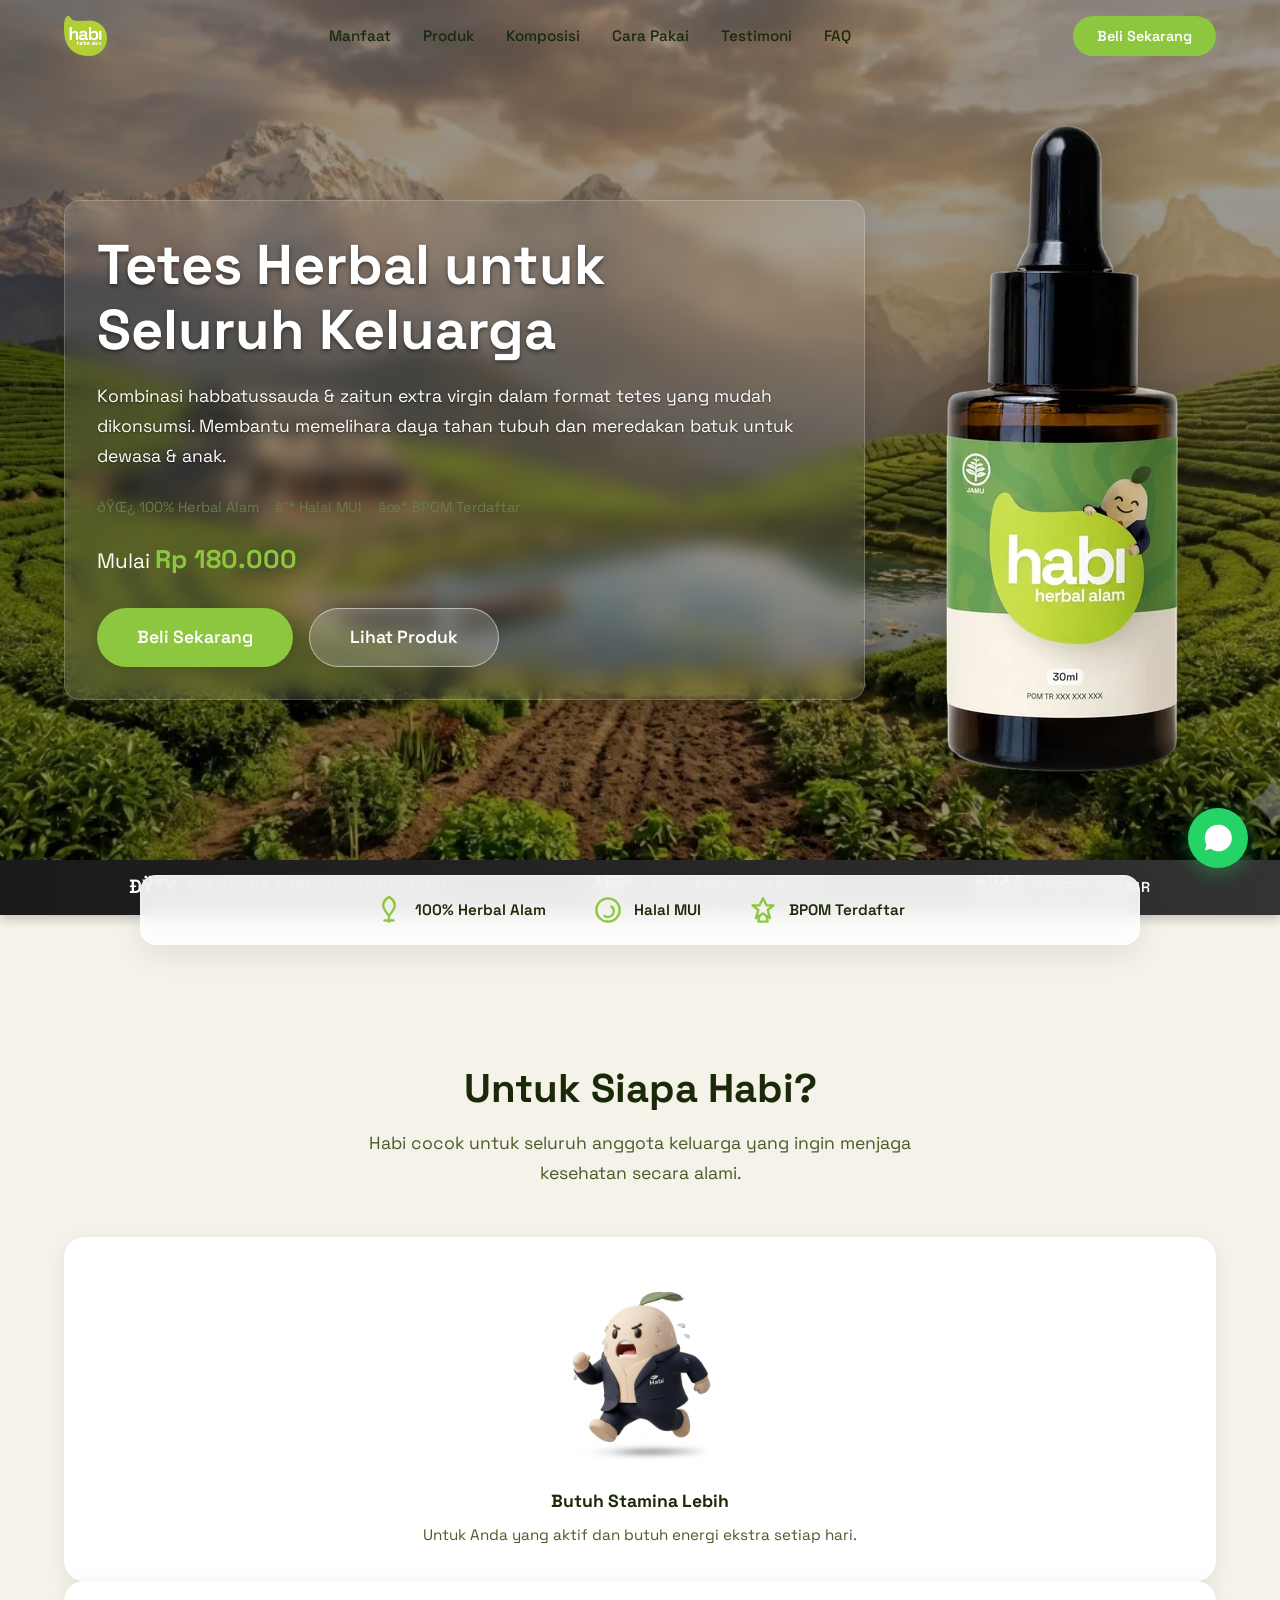
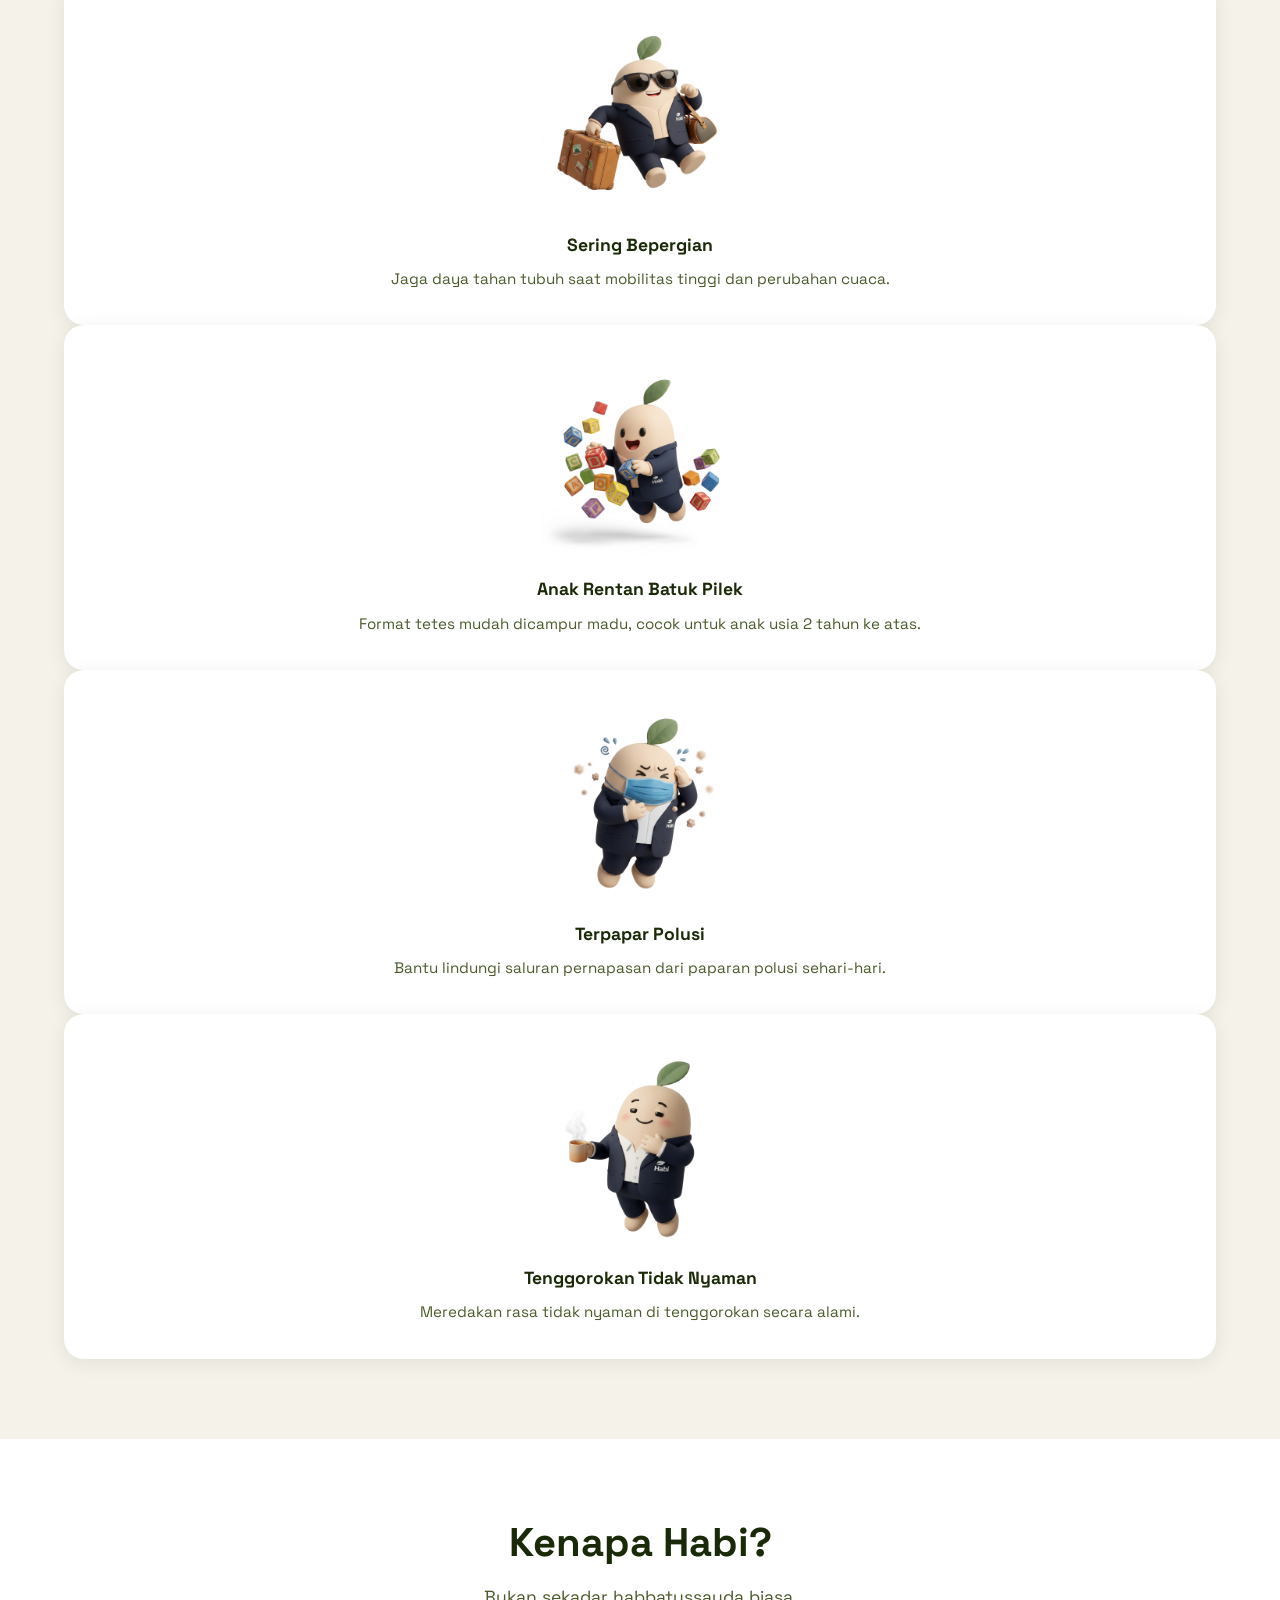
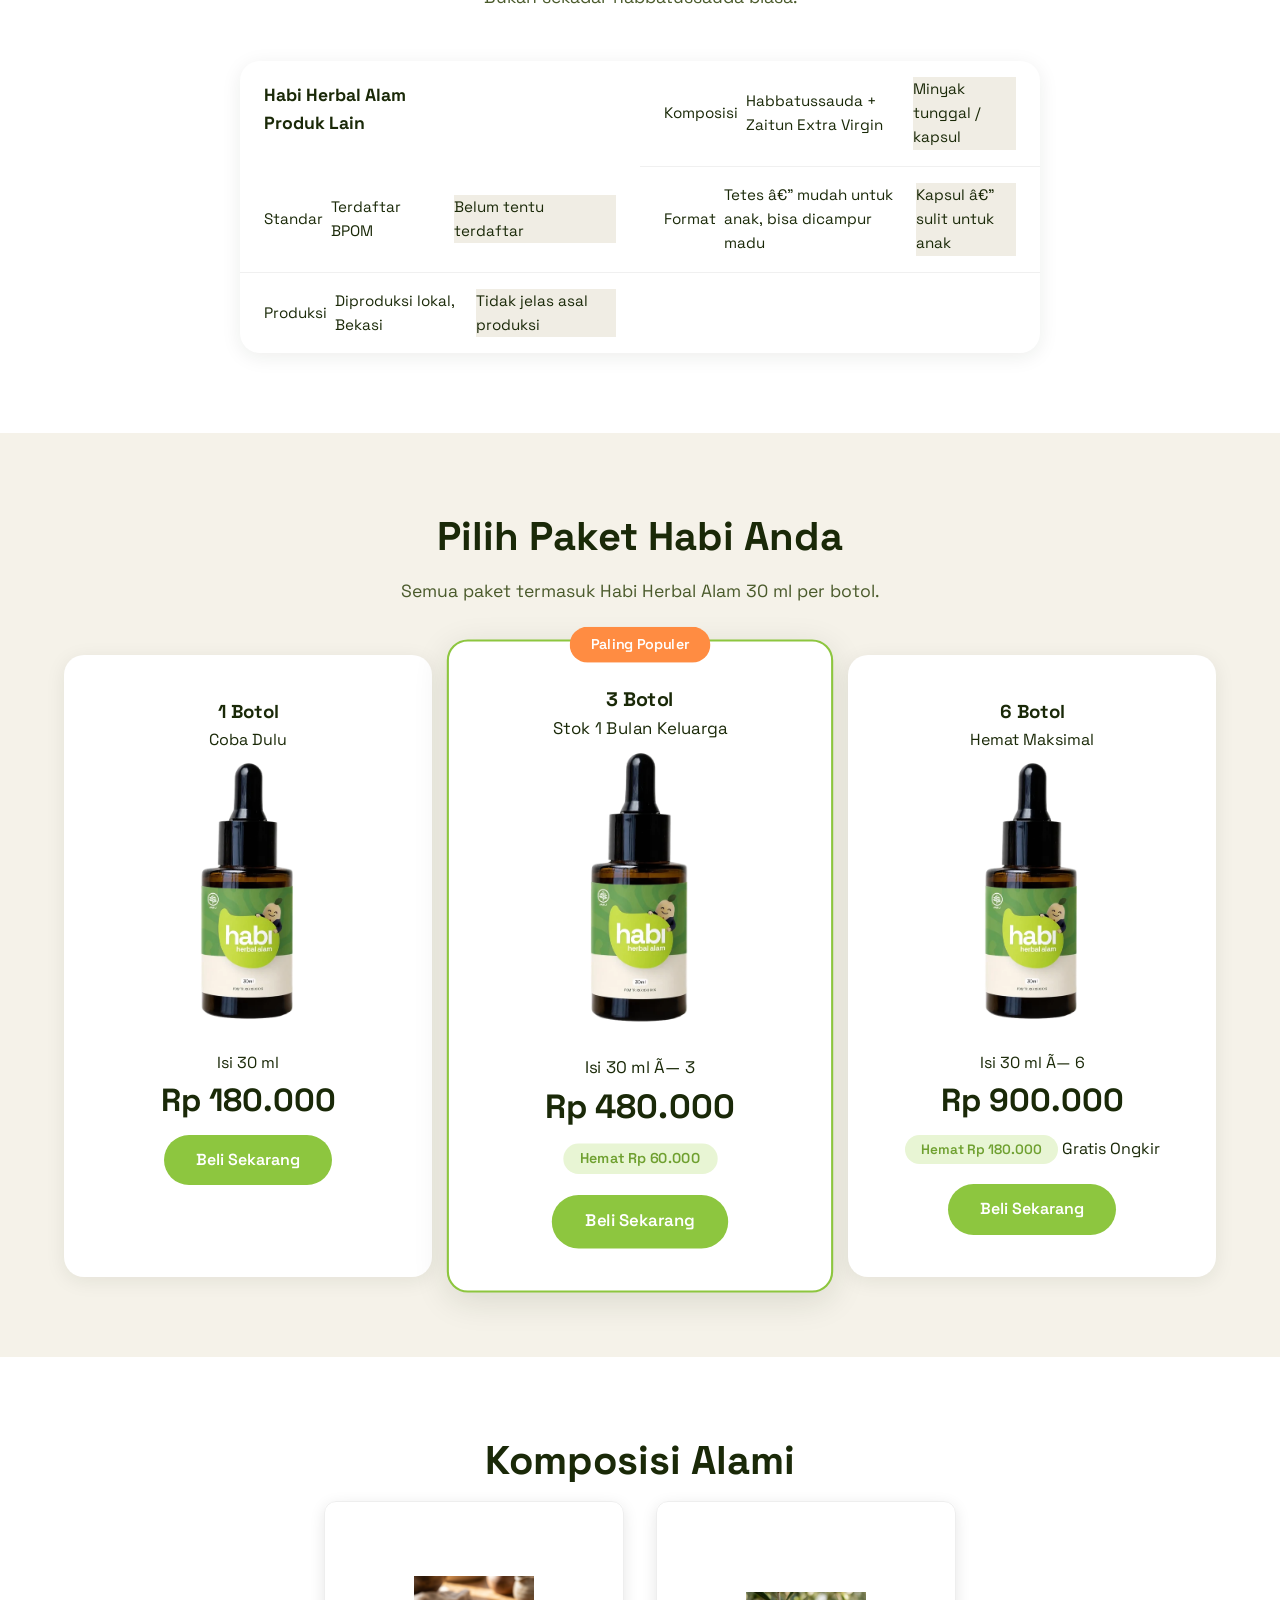
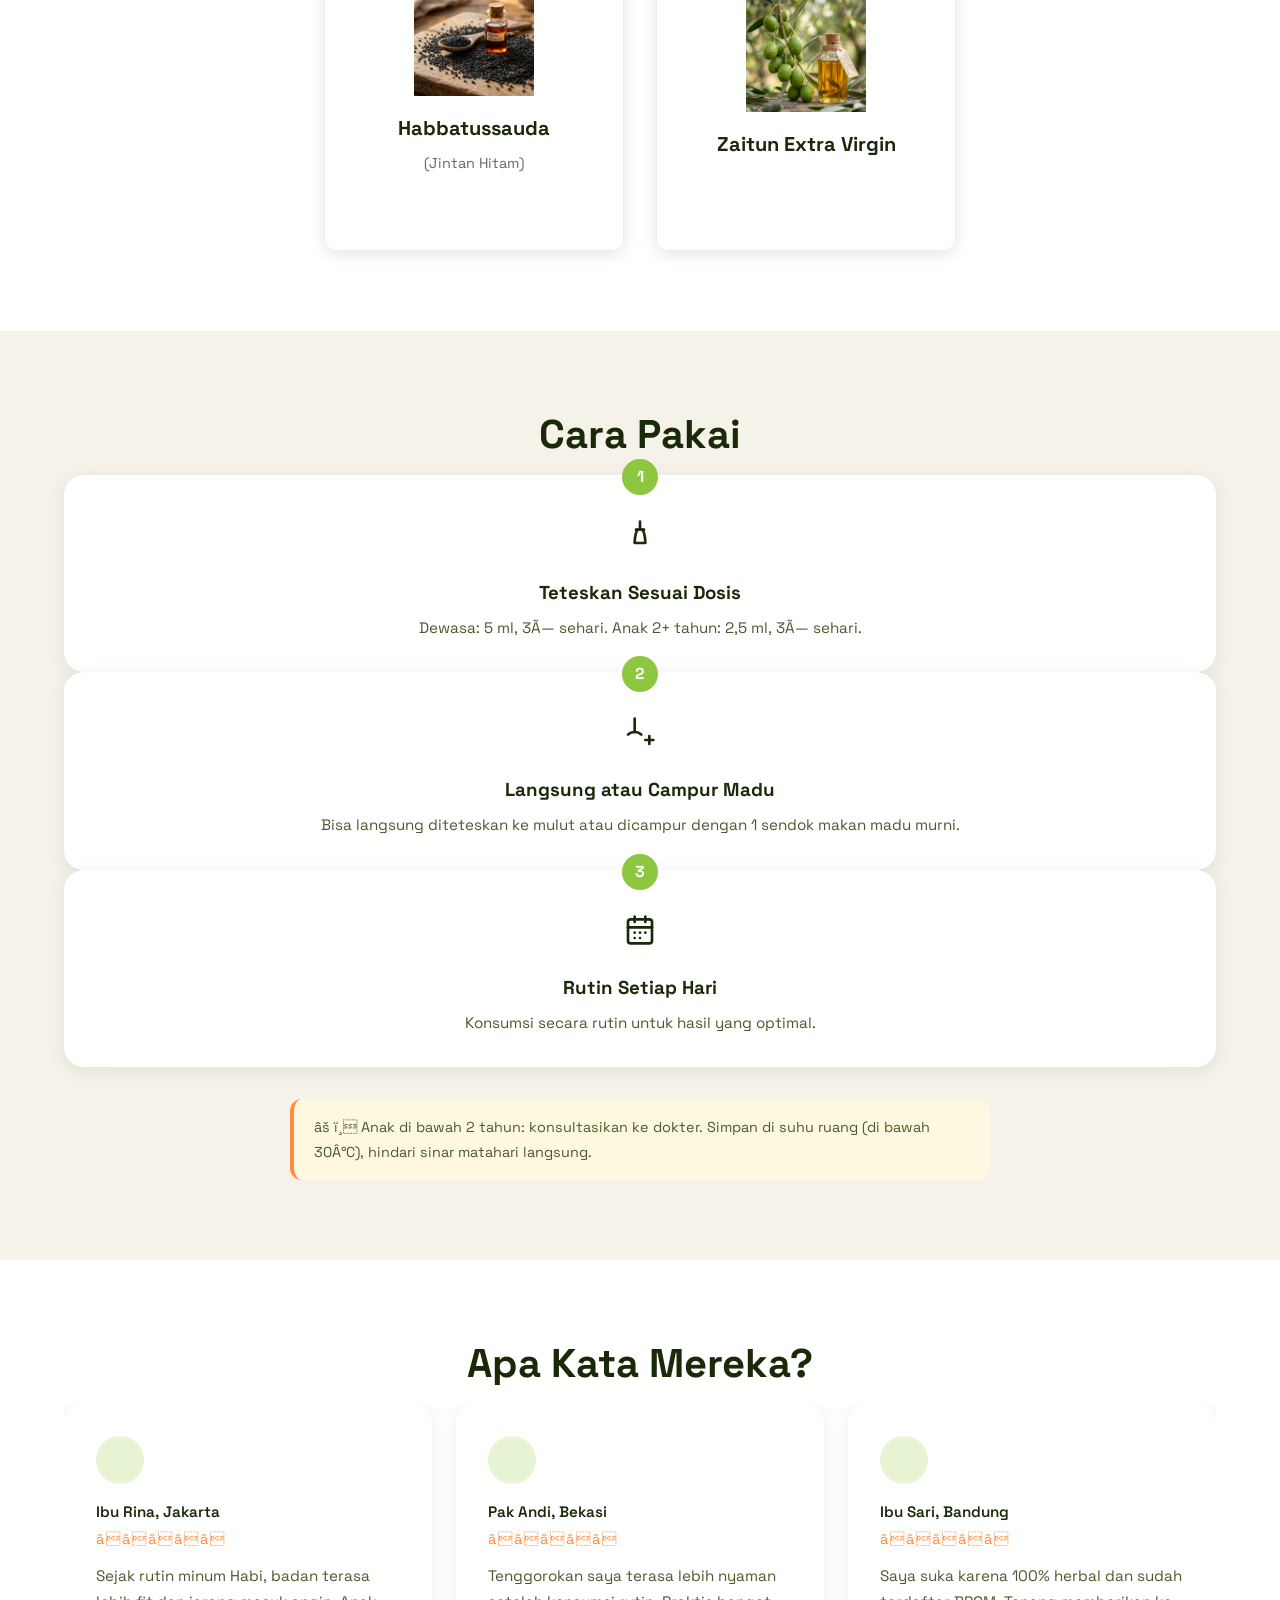
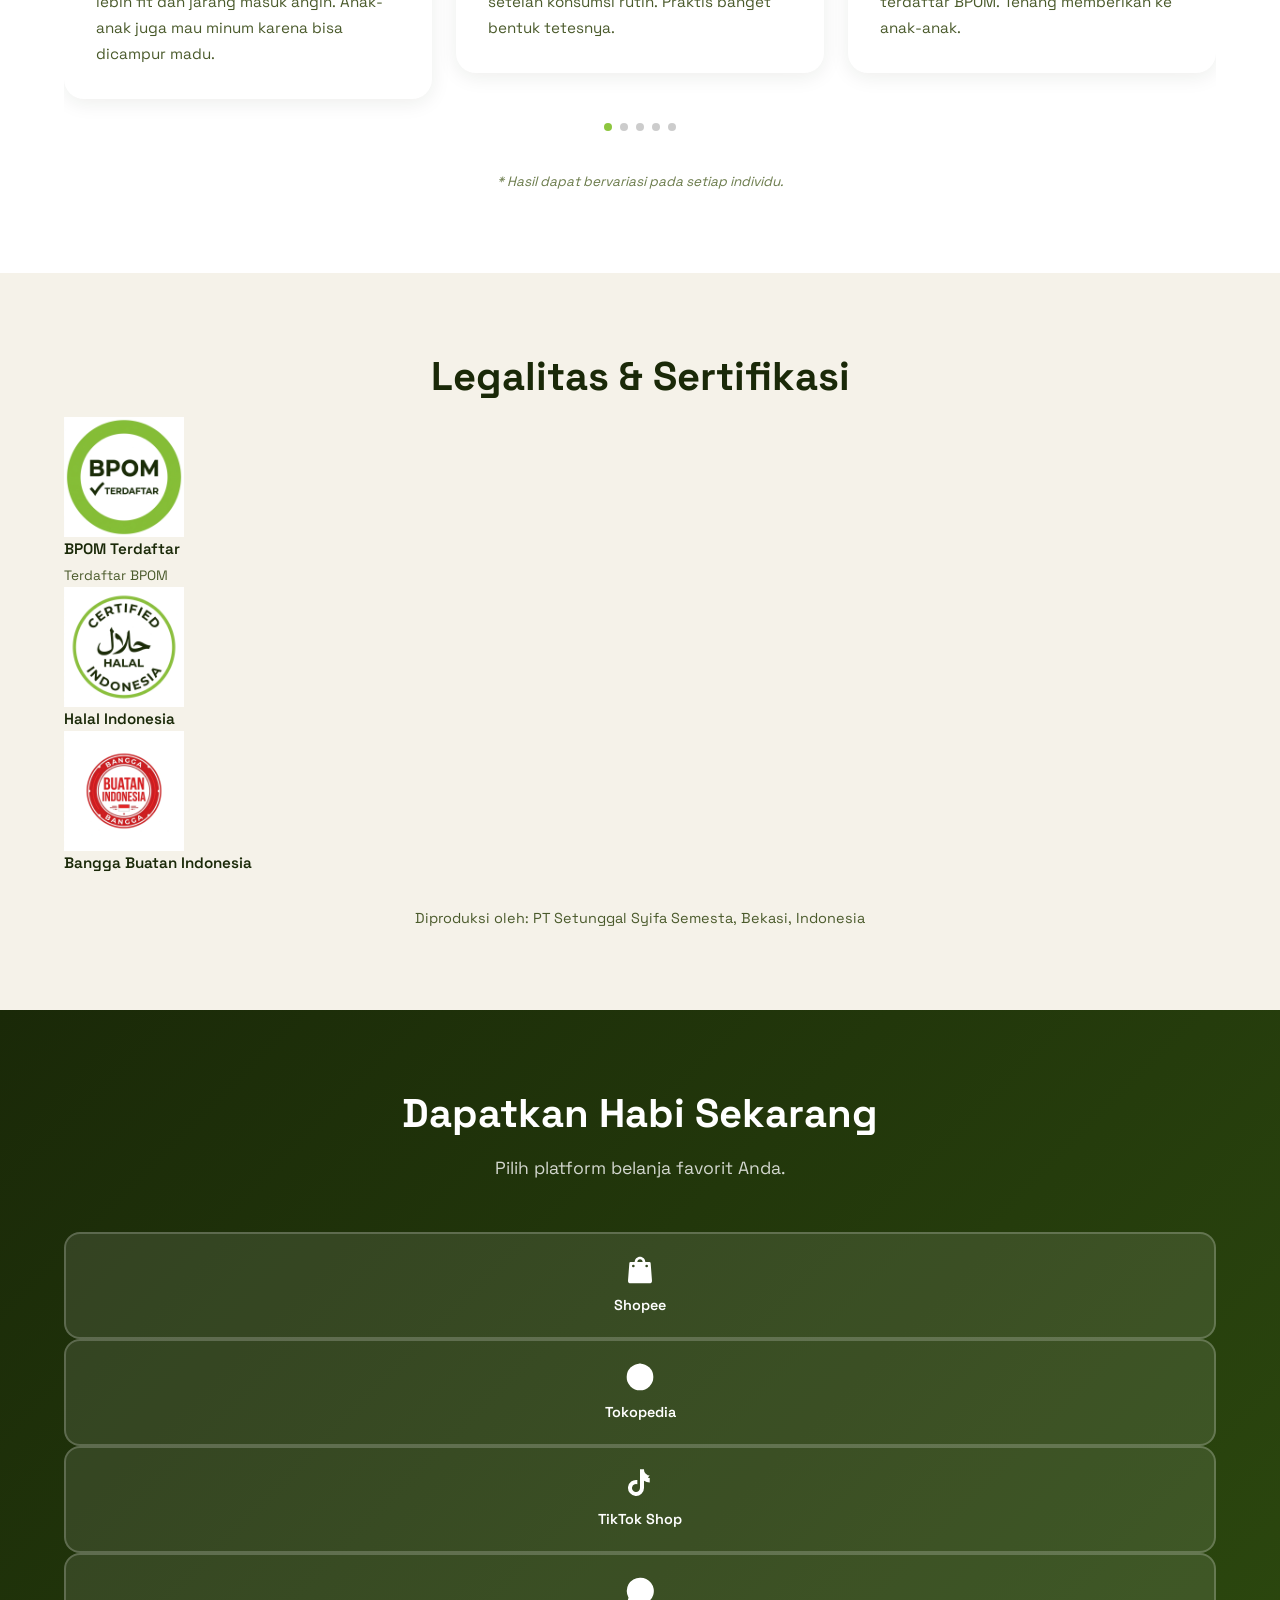
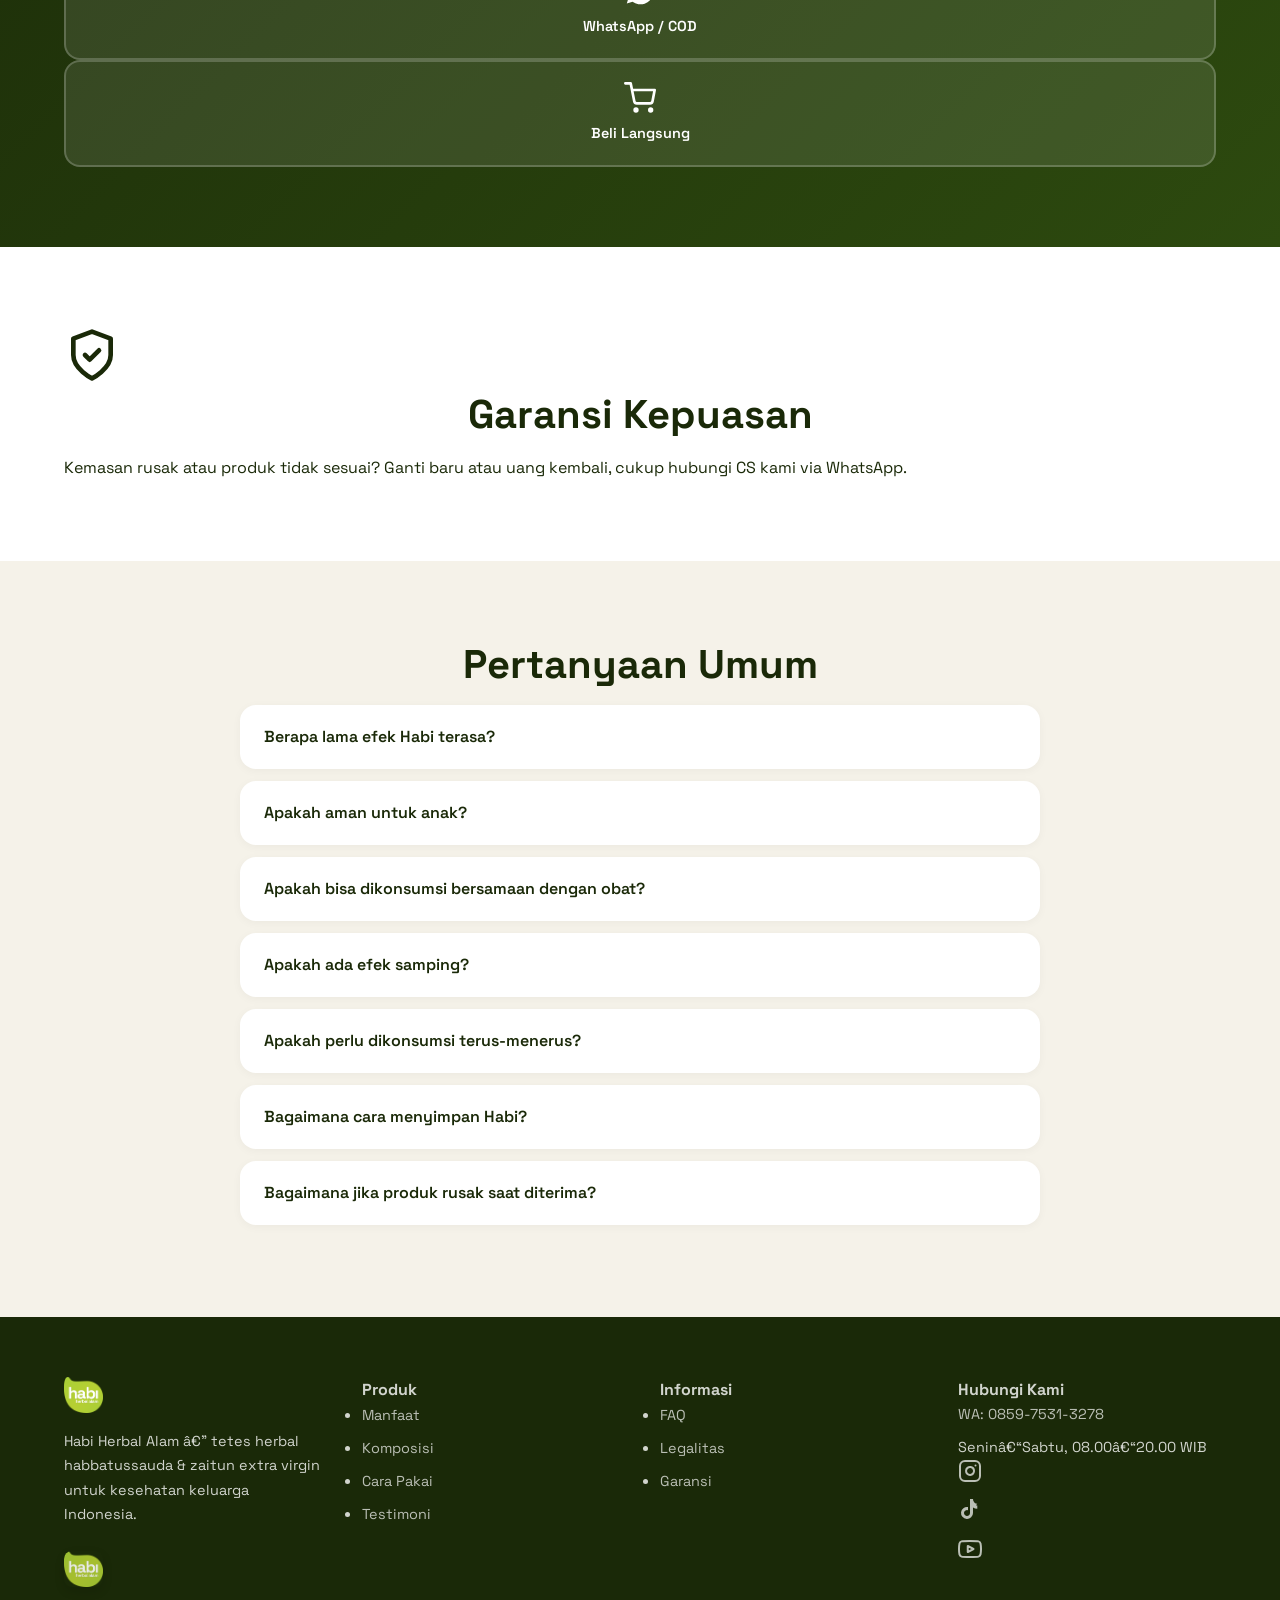
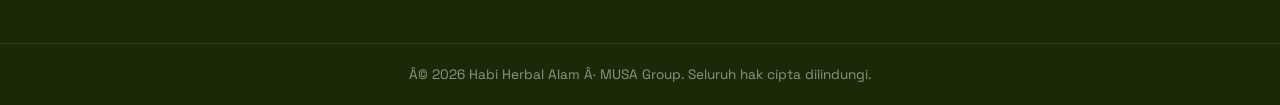
==== home/index.html @ cbef0940 "Migrate to /home and upgrade to premium habitest layout - Moved all v2 files to /home - Extracted im" ====
<!DOCTYPE html>
<html lang="id">
<head>
  <!-- Meta Pixel Code -->
  <script>
  !function(f,b,e,v,n,t,s){if(f.fbq)return;n=f.fbq=function(){n.callMethod?
  n.callMethod.apply(n,arguments):n.queue.push(arguments)};if(!f._fbq)f._fbq=n;
  n.push=n;n.loaded=!0;n.version='2.0';n.queue=[];t=b.createElement(e);t.async=!0;
  t.src=v;s=b.getElementsByTagName(e)[0];s.parentNode.insertBefore(t,s)}(window,
  document,'script','https://connect.facebook.net/en_US/fbevents.js');
  fbq('init', 'META_PIXEL_ID_BELUM_DIISI');
  fbq('track', 'PageView');
  </script>
  <noscript><img height="1" width="1" style="display:none" src="https://www.facebook.com/tr?id=META_PIXEL_ID_BELUM_DIISI&ev=PageView&noscript=1"/></noscript>
  <!-- End Meta Pixel Code -->

  <!-- Google Analytics 4 -->
  <script async src="https://www.googletagmanager.com/gtag/js?id=G-XXXXXXXXXX"></script>
  <script>
  window.dataLayer = window.dataLayer || [];
  function gtag(){dataLayer.push(arguments);}
  gtag('js', new Date());
  gtag('config', 'G-XXXXXXXXXX');
  </script>

  <meta charset="UTF-8">
  <meta name="viewport" content="width=device-width, initial-scale=1.0">
  <title>Habi Herbal Alam — Tetes Habbatussauda &amp; Zaitun untuk Daya Tahan Tubuh Keluarga</title>
  <meta name="description" content="Habi Herbal Alam, tetes herbal habbatussauda &amp; zaitun extra virgin 30 ml. Halal, BPOM. Memelihara daya tahan tubuh seluruh keluarga.">
  <link rel="canonical" href="https://habi.co.id">

  <!-- Open Graph -->
  <meta property="og:title" content="Habi Herbal Alam — Tetes Habbatussauda &amp; Zaitun untuk Daya Tahan Tubuh Keluarga">
  <meta property="og:description" content="Habi Herbal Alam, tetes herbal habbatussauda &amp; zaitun extra virgin 30 ml. Halal, BPOM. Memelihara daya tahan tubuh seluruh keluarga.">
  <meta property="og:image" content="https://habi.co.id/images/bottle.webp">
  <meta property="og:url" content="https://habi.co.id">
  <meta property="og:type" content="website">

  <!-- Favicon -->
  <link rel="icon" type="image/webp" href="images/favicon.webp">

  <!-- Google Fonts: Space Grotesk -->
  <link rel="preconnect" href="https://fonts.googleapis.com">
  <link rel="preconnect" href="https://fonts.gstatic.com" crossorigin>
  <link href="https://fonts.googleapis.com/css2?family=Space+Grotesk:wght@400;500;600;700&display=swap" rel="stylesheet">

  <!-- Swiper 11 CSS -->
  <link rel="stylesheet" href="https://unpkg.com/swiper@11/swiper-bundle.min.css">

  <!-- Main Stylesheet -->
  <link rel="stylesheet" href="css/styles.css">
</head>
<body>

  <!-- ============================================
       1. NAV
       ============================================ -->
  <nav id="main-nav" class="nav">
    <div class="container nav__inner">
      <a href="#hero" class="nav__logo">
        <img src="images/logo.webp" alt="Habi Herbal Alam" width="120" height="40">
      </a>

      <ul class="nav__links">
        <li><a href="#untuk-siapa">Manfaat</a></li>
        <li><a href="#produk">Produk</a></li>
        <li><a href="#komposisi">Komposisi</a></li>
        <li><a href="#cara-pakai">Cara Pakai</a></li>
        <li><a href="#testimoni">Testimoni</a></li>
        <li><a href="#faq">FAQ</a></li>
      </ul>

      <a href="#beli" class="btn btn--primary btn--nav">Beli Sekarang</a>

      <button class="nav__hamburger" id="nav-hamburger" aria-label="Menu" aria-expanded="false">
        <span></span>
        <span></span>
        <span></span>
      </button>
    </div>

    <!-- Mobile Overlay -->
    <div class="nav__overlay" id="nav-overlay">
      <button class="nav__overlay-close" aria-label="Tutup menu">&times;</button>
      <ul class="nav__overlay-links">
        <li><a href="#untuk-siapa">Manfaat</a></li>
        <li><a href="#produk">Produk</a></li>
        <li><a href="#komposisi">Komposisi</a></li>
        <li><a href="#cara-pakai">Cara Pakai</a></li>
        <li><a href="#testimoni">Testimoni</a></li>
        <li><a href="#faq">FAQ</a></li>
        <li><a href="#beli" class="btn btn--primary">Beli Sekarang</a></li>
      </ul>
    </div>
  </nav>

  <!-- ============================================
       2. HERO
       ============================================ -->
  <section id="hero" class="hero" style="background-image: url('images/hero_bg.webp'); background-size: cover; background-position: center; position: relative;">
    <div class="hero__overlay" style="position: absolute; inset: 0; background: rgba(0, 0, 0, 0.4);"></div>
    <div class="container hero__inner" style="position: relative; z-index: 1;">
      <div class="hero__glass" style="background: rgba(255, 255, 255, 0.1); backdrop-filter: blur(10px); -webkit-backdrop-filter: blur(10px); padding: 2rem; border-radius: 16px; border: 1px solid rgba(255, 255, 255, 0.2);">
        <div class="hero__content">
          <h1 style="color: #fff; text-shadow: 0 2px 4px rgba(0,0,0,0.5);">Tetes Herbal untuk<br>Seluruh Keluarga</h1>
          <p class="hero__subtitle" style="color: #fff; text-shadow: 0 1px 2px rgba(0,0,0,0.5);">Kombinasi habbatussauda &amp; zaitun extra virgin dalam format tetes yang mudah dikonsumsi. Membantu memelihara daya tahan tubuh dan meredakan batuk untuk dewasa &amp; anak.</p>
          <div class="hero__trust" style="color: #fff;">
            <span>🌿 100% Herbal Alam</span>
            <span>☪ Halal MUI</span>
            <span>✓ BPOM Terdaftar</span>
          </div>
          <p class="hero__price" style="color: #fff;">Mulai <strong>Rp 180.000</strong></p>
          <div class="hero__ctas">
            <a href="#beli" class="btn btn--primary btn--lg" style="box-shadow: 0 4px 15px rgba(0,0,0,0.2);">Beli Sekarang</a>
            <a href="#produk" class="btn btn--secondary btn--lg" style="background: rgba(255,255,255,0.2); color: #fff; border: 1px solid rgba(255,255,255,0.5);">Lihat Produk</a>
          </div>
        </div>
      </div>
      <div class="hero__image">
        <img src="images/extracted_0.webp" alt="Habi Herbal Alam 30ml" width="400" height="600" style="filter: drop-shadow(0 20px 30px rgba(0,0,0,0.3));">
      </div>
    </div>
  </section>

  <!-- ============================================
       2.5 URGENCY / TRUST PARALLAX
       ============================================ -->
  <div class="urgency-bar" style="background: linear-gradient(90deg, #1A1A1A, #333333); color: #fff; padding: 12px 0; overflow: hidden; position: relative; z-index: 2; box-shadow: 0 4px 10px rgba(0,0,0,0.2);">
    <div class="container" style="display: flex; justify-content: space-around; align-items: center; flex-wrap: wrap; gap: 1rem; font-weight: 600; font-size: 0.9rem; text-transform: uppercase; letter-spacing: 1px;">
      <div style="display: flex; align-items: center; gap: 8px;">
        <span style="font-size: 1.2rem;">🔥</span> 128 orang memesan minggu ini
      </div>
      <div style="display: flex; align-items: center; gap: 8px;">
        <span style="font-size: 1.2rem;">⏳</span> Stok tersisa 47 botol
      </div>
      <div style="display: flex; align-items: center; gap: 8px;">
        <span style="font-size: 1.2rem;">🚚</span> Gratis ongkir
      </div>
    </div>
  </div>

  <!-- ============================================
       3. TRUST BAR
       ============================================ -->
  <section id="trust-bar" class="trust-bar">
    <div class="container trust-bar__inner">
      <div class="trust-bar__item">
        <svg xmlns="http://www.w3.org/2000/svg" width="28" height="28" viewBox="0 0 24 24" fill="none" stroke="currentColor" stroke-width="2" stroke-linecap="round" stroke-linejoin="round" aria-hidden="true"><path d="M17 8c0-5-5-7-5-7S7 3 7 8c0 3 2 5 5 9 3-4 5-6 5-9z"/><path d="M12 17v5"/><path d="M8 21h8"/></svg>
        <span>100% Herbal Alam</span>
      </div>
      <div class="trust-bar__item">
        <svg xmlns="http://www.w3.org/2000/svg" width="28" height="28" viewBox="0 0 24 24" fill="none" stroke="currentColor" stroke-width="2" stroke-linecap="round" stroke-linejoin="round" aria-hidden="true"><path d="M12 2a9.4 9.4 0 0 0 0 20 9.4 9.4 0 0 0 0-20z"/><path d="M15 9a5 5 0 1 1-6 8"/></svg>
        <span>Halal MUI</span>
      </div>
      <div class="trust-bar__item">
        <svg xmlns="http://www.w3.org/2000/svg" width="28" height="28" viewBox="0 0 24 24" fill="none" stroke="currentColor" stroke-width="2" stroke-linecap="round" stroke-linejoin="round" aria-hidden="true"><path d="M12 2l3 6h6l-5 4 2 7-6-4-6 4 2-7-5-4h6z"/><path d="M9 17l-1 5h8l-1-5"/></svg>
        <span>BPOM Terdaftar</span>
      </div>
    </div>
  </section>

  <!-- ============================================
       4. UNTUK SIAPA
       ============================================ -->
  <section id="untuk-siapa" class="section">
    <div class="container">
      <h2 class="section__title">Untuk Siapa Habi?</h2>
      <p class="section__subtitle">Habi cocok untuk seluruh anggota keluarga yang ingin menjaga kesehatan secara alami.</p>

      <div class="audience-grid">
        <div class="audience-card" tabindex="0" role="button" style="text-align: center;">
          <img src="images/mascot_stamina_1782298829405.png" alt="Stamina" width="80" height="80" style="margin-bottom: 1rem;">
          <h3 class="audience-card__title">Butuh Stamina Lebih</h3>
          <p class="audience-card__desc">Untuk Anda yang aktif dan butuh energi ekstra setiap hari.</p>
        </div>

        <div class="audience-card" tabindex="0" role="button" style="text-align: center;">
          <img src="images/mascot_travel_1782298840425.png" alt="Sering Bepergian" width="80" height="80" style="margin-bottom: 1rem;">
          <h3 class="audience-card__title">Sering Bepergian</h3>
          <p class="audience-card__desc">Jaga daya tahan tubuh saat mobilitas tinggi dan perubahan cuaca.</p>
        </div>

        <div class="audience-card" tabindex="0" role="button" style="text-align: center;">
          <img src="images/mascot_kids_1782298851549.png" alt="Anak Rentan Batuk Pilek" width="80" height="80" style="margin-bottom: 1rem;">
          <h3 class="audience-card__title">Anak Rentan Batuk Pilek</h3>
          <p class="audience-card__desc">Format tetes mudah dicampur madu, cocok untuk anak usia 2 tahun ke atas.</p>
        </div>

        <div class="audience-card" tabindex="0" role="button" style="text-align: center;">
          <img src="images/mascot_pollution_1782298862373.png" alt="Terpapar Polusi" width="80" height="80" style="margin-bottom: 1rem;">
          <h3 class="audience-card__title">Terpapar Polusi</h3>
          <p class="audience-card__desc">Bantu lindungi saluran pernapasan dari paparan polusi sehari-hari.</p>
        </div>

        <div class="audience-card" tabindex="0" role="button" style="text-align: center;">
          <img src="images/mascot_throat_1782298873448.png" alt="Tenggorokan Tidak Nyaman" width="80" height="80" style="margin-bottom: 1rem;">
          <h3 class="audience-card__title">Tenggorokan Tidak Nyaman</h3>
          <p class="audience-card__desc">Meredakan rasa tidak nyaman di tenggorokan secara alami.</p>
        </div>
      </div>
    </div>
  </section>

  <!-- ============================================
       5. KENAPA HABI
       ============================================ -->
  <section id="kenapa-habi" class="section section--alt">
    <div class="container">
      <h2 class="section__title">Kenapa Habi?</h2>
      <p class="section__subtitle">Bukan sekadar habbatussauda biasa.</p>

      <div class="comparison">
        <div class="comparison__header">
          <div class="comparison__label"></div>
          <div class="comparison__col-head comparison__col-head--habi">Habi Herbal Alam</div>
          <div class="comparison__col-head comparison__col-head--other">Produk Lain</div>
        </div>

        <div class="comparison__row">
          <div class="comparison__label">Komposisi</div>
          <div class="comparison__col comparison__col--habi">Habbatussauda + Zaitun Extra Virgin</div>
          <div class="comparison__col comparison__col--other">Minyak tunggal / kapsul</div>
        </div>

        <div class="comparison__row">
          <div class="comparison__label">Standar</div>
          <div class="comparison__col comparison__col--habi">Terdaftar BPOM</div>
          <div class="comparison__col comparison__col--other">Belum tentu terdaftar</div>
        </div>

        <div class="comparison__row">
          <div class="comparison__label">Format</div>
          <div class="comparison__col comparison__col--habi">Tetes — mudah untuk anak, bisa dicampur madu</div>
          <div class="comparison__col comparison__col--other">Kapsul — sulit untuk anak</div>
        </div>

        <div class="comparison__row">
          <div class="comparison__label">Produksi</div>
          <div class="comparison__col comparison__col--habi">Diproduksi lokal, Bekasi</div>
          <div class="comparison__col comparison__col--other">Tidak jelas asal produksi</div>
        </div>
      </div>
    </div>
  </section>

  <!-- ============================================
       6. PRODUK & HARGA
       ============================================ -->
  <section id="produk" class="section">
    <div class="container">
      <h2 class="section__title">Pilih Paket Habi Anda</h2>
      <p class="section__subtitle">Semua paket termasuk Habi Herbal Alam 30 ml per botol.</p>

      <div class="pricing-cards">
        <!-- Card 1 -->
        <div class="pricing-card">
          <h3 class="pricing-card__title">1 Botol</h3>
          <p class="pricing-card__label">Coba Dulu</p>
          <div class="pricing-card__image">
            <img src="images/bottle.webp" alt="Habi Herbal Alam 1 Botol" width="120" height="180" loading="lazy">
          </div>
          <p class="pricing-card__qty">Isi 30 ml</p>
          <p class="pricing-card__price">Rp 180.000</p>
          <a href="#beli" class="btn btn--primary" data-bundle="1" onclick="if(typeof fbq==='function')fbq('track','AddToCart',{content_name:'Habi 1 Botol'})">Beli Sekarang</a>
        </div>

        <!-- Card 2 — Popular -->
        <div class="pricing-card pricing-card--popular">
          <span class="pricing-card__badge">Paling Populer</span>
          <h3 class="pricing-card__title">3 Botol</h3>
          <p class="pricing-card__label">Stok 1 Bulan Keluarga</p>
          <div class="pricing-card__image">
            <img src="images/bottle.webp" alt="Habi Herbal Alam 3 Botol" width="120" height="180" loading="lazy">
          </div>
          <p class="pricing-card__qty">Isi 30 ml × 3</p>
          <p class="pricing-card__price">Rp 480.000</p>
          <span class="pricing-card__savings">Hemat Rp 60.000</span>
          <a href="#beli" class="btn btn--primary" data-bundle="3" onclick="if(typeof fbq==='function')fbq('track','AddToCart',{content_name:'Habi 3 Botol'})">Beli Sekarang</a>
        </div>

        <!-- Card 3 -->
        <div class="pricing-card">
          <h3 class="pricing-card__title">6 Botol</h3>
          <p class="pricing-card__label">Hemat Maksimal</p>
          <div class="pricing-card__image">
            <img src="images/bottle.webp" alt="Habi Herbal Alam 6 Botol" width="120" height="180" loading="lazy">
          </div>
          <p class="pricing-card__qty">Isi 30 ml × 6</p>
          <p class="pricing-card__price">Rp 900.000</p>
          <span class="pricing-card__savings">Hemat Rp 180.000</span>
          <span class="pricing-card__bonus">Gratis Ongkir</span>
          <a href="#beli" class="btn btn--primary" data-bundle="6" onclick="if(typeof fbq==='function')fbq('track','AddToCart',{content_name:'Habi 6 Botol'})">Beli Sekarang</a>
        </div>
      </div>
    </div>
  </section>

  <!-- ============================================
       7. KOMPOSISI
       ============================================ -->
  <section id="komposisi" class="section section--alt">
    <div class="container">
      <h2 class="section__title">Komposisi Alami</h2>

      <div class="ingredient-grid" style="display: flex; gap: 2rem; justify-content: center; flex-wrap: wrap;">
        <!-- Flip Card 1 -->
        <div class="flip-card" style="background-color: transparent; width: 300px; height: 350px; perspective: 1000px; cursor: pointer;">
          <div class="flip-card-inner" style="position: relative; width: 100%; height: 100%; text-align: center; transition: transform 0.6s; transform-style: preserve-3d; border-radius: 12px; box-shadow: 0 4px 15px rgba(0,0,0,0.1);">
            <div class="flip-card-front" style="position: absolute; width: 100%; height: 100%; -webkit-backface-visibility: hidden; backface-visibility: hidden; background-color: #fff; border-radius: 12px; display: flex; flex-direction: column; align-items: center; justify-content: center; padding: 1.5rem; border: 1px solid #eee;">
              <img src="images/black_seed_oil.png" alt="Habbatussauda" width="120" height="120" style="object-fit: contain; margin-bottom: 1rem;">
              <h3 style="margin: 0; font-size: 1.25rem;">Habbatussauda</h3>
              <p style="font-size: 0.9rem; color: #666; margin-top: 0.5rem;">(Jintan Hitam)</p>
            </div>
            <div class="flip-card-back" style="position: absolute; width: 100%; height: 100%; -webkit-backface-visibility: hidden; backface-visibility: hidden; background-color: #2F6955; color: white; transform: rotateY(180deg); border-radius: 12px; display: flex; align-items: center; justify-content: center; padding: 2rem;">
              <p style="margin: 0; line-height: 1.6;">Mengandung thymoquinone, senyawa aktif yang membantu memelihara daya tahan tubuh. Dikenal dalam tradisi pengobatan herbal selama berabad-abad.</p>
            </div>
          </div>
        </div>

        <!-- Flip Card 2 -->
        <div class="flip-card" style="background-color: transparent; width: 300px; height: 350px; perspective: 1000px; cursor: pointer;">
          <div class="flip-card-inner" style="position: relative; width: 100%; height: 100%; text-align: center; transition: transform 0.6s; transform-style: preserve-3d; border-radius: 12px; box-shadow: 0 4px 15px rgba(0,0,0,0.1);">
            <div class="flip-card-front" style="position: absolute; width: 100%; height: 100%; -webkit-backface-visibility: hidden; backface-visibility: hidden; background-color: #fff; border-radius: 12px; display: flex; flex-direction: column; align-items: center; justify-content: center; padding: 1.5rem; border: 1px solid #eee;">
              <img src="images/olive_oil.png" alt="Zaitun Extra Virgin" width="120" height="120" style="object-fit: contain; margin-bottom: 1rem;">
              <h3 style="margin: 0; font-size: 1.25rem;">Zaitun Extra Virgin</h3>
            </div>
            <div class="flip-card-back" style="position: absolute; width: 100%; height: 100%; -webkit-backface-visibility: hidden; backface-visibility: hidden; background-color: #2F6955; color: white; transform: rotateY(180deg); border-radius: 12px; display: flex; align-items: center; justify-content: center; padding: 2rem;">
              <p style="margin: 0; line-height: 1.6;">Kaya antioksidan dan asam lemak esensial. Membantu mendukung kesehatan secara menyeluruh dan meningkatkan penyerapan nutrisi.</p>
            </div>
          </div>
        </div>
      </div>
      <style>
        .flip-card:hover .flip-card-inner {
          transform: rotateY(180deg);
        }
      </style>
    </div>
  </section>

  <!-- ============================================
       8. CARA PAKAI
       ============================================ -->
  <section id="cara-pakai" class="section">
    <div class="container">
      <h2 class="section__title">Cara Pakai</h2>

      <div class="steps-grid">
        <div class="step-card">
          <span class="step-card__number">1</span>
          <div class="step-card__icon">
            <svg xmlns="http://www.w3.org/2000/svg" width="32" height="32" viewBox="0 0 24 24" fill="none" stroke="currentColor" stroke-width="2" stroke-linecap="round" stroke-linejoin="round" aria-hidden="true"><path d="M12 2v6"/><path d="M9 8h6"/><path d="M10 8c0 0-2 4-2 10h8c0-6-2-10-2-10"/></svg>
          </div>
          <h3 class="step-card__title">Teteskan Sesuai Dosis</h3>
          <p class="step-card__desc">Dewasa: 5 ml, 3× sehari. Anak 2+ tahun: 2,5 ml, 3× sehari.</p>
        </div>

        <div class="step-card">
          <span class="step-card__number">2</span>
          <div class="step-card__icon">
            <svg xmlns="http://www.w3.org/2000/svg" width="32" height="32" viewBox="0 0 24 24" fill="none" stroke="currentColor" stroke-width="2" stroke-linecap="round" stroke-linejoin="round" aria-hidden="true"><path d="M3 14c0 0 2-2 5-2s5 2 5 2"/><path d="M8 12V2"/><path d="M16 18h6"/><path d="M19 15v6"/></svg>
          </div>
          <h3 class="step-card__title">Langsung atau Campur Madu</h3>
          <p class="step-card__desc">Bisa langsung diteteskan ke mulut atau dicampur dengan 1 sendok makan madu murni.</p>
        </div>

        <div class="step-card">
          <span class="step-card__number">3</span>
          <div class="step-card__icon">
            <svg xmlns="http://www.w3.org/2000/svg" width="32" height="32" viewBox="0 0 24 24" fill="none" stroke="currentColor" stroke-width="2" stroke-linecap="round" stroke-linejoin="round" aria-hidden="true"><rect x="3" y="4" width="18" height="18" rx="2" ry="2"/><line x1="16" y1="2" x2="16" y2="6"/><line x1="8" y1="2" x2="8" y2="6"/><line x1="3" y1="10" x2="21" y2="10"/><path d="M8 14h.01"/><path d="M12 14h.01"/><path d="M16 14h.01"/><path d="M8 18h.01"/><path d="M12 18h.01"/></svg>
          </div>
          <h3 class="step-card__title">Rutin Setiap Hari</h3>
          <p class="step-card__desc">Konsumsi secara rutin untuk hasil yang optimal.</p>
        </div>
      </div>

      <div class="step-note">
        ⚠️ Anak di bawah 2 tahun: konsultasikan ke dokter. Simpan di suhu ruang (di bawah 30°C), hindari sinar matahari langsung.
      </div>
    </div>
  </section>

  <!-- ============================================
       9. TESTIMONI
       ============================================ -->
  <section id="testimoni" class="section section--alt">
    <div class="container">
      <h2 class="section__title">Apa Kata Mereka?</h2>

      <div class="swiper testimoni-swiper">
        <div class="swiper-wrapper">
          <!-- Slide 1 -->
          <div class="swiper-slide">
            <div class="testimonial-card">
              <div class="testimonial-card__avatar" aria-hidden="true"></div>
              <p class="testimonial-card__name">Ibu Rina, Jakarta</p>
              <div class="testimonial-card__stars" aria-label="5 dari 5 bintang">⭐⭐⭐⭐⭐</div>
              <blockquote class="testimonial-card__text">Sejak rutin minum Habi, badan terasa lebih fit dan jarang masuk angin. Anak-anak juga mau minum karena bisa dicampur madu.</blockquote>
            </div>
          </div>

          <!-- Slide 2 -->
          <div class="swiper-slide">
            <div class="testimonial-card">
              <div class="testimonial-card__avatar" aria-hidden="true"></div>
              <p class="testimonial-card__name">Pak Andi, Bekasi</p>
              <div class="testimonial-card__stars" aria-label="5 dari 5 bintang">⭐⭐⭐⭐⭐</div>
              <blockquote class="testimonial-card__text">Tenggorokan saya terasa lebih nyaman setelah konsumsi rutin. Praktis banget bentuk tetesnya.</blockquote>
            </div>
          </div>

          <!-- Slide 3 -->
          <div class="swiper-slide">
            <div class="testimonial-card">
              <div class="testimonial-card__avatar" aria-hidden="true"></div>
              <p class="testimonial-card__name">Ibu Sari, Bandung</p>
              <div class="testimonial-card__stars" aria-label="5 dari 5 bintang">⭐⭐⭐⭐⭐</div>
              <blockquote class="testimonial-card__text">Saya suka karena 100% herbal dan sudah terdaftar BPOM. Tenang memberikan ke anak-anak.</blockquote>
            </div>
          </div>

          <!-- Slide 4 -->
          <div class="swiper-slide">
            <div class="testimonial-card">
              <div class="testimonial-card__avatar" aria-hidden="true"></div>
              <p class="testimonial-card__name">Ibu Dewi, Surabaya</p>
              <div class="testimonial-card__stars" aria-label="5 dari 5 bintang">⭐⭐⭐⭐⭐</div>
              <blockquote class="testimonial-card__text">Pengiriman cepat dan kemasannya rapi. Anak saya yang umur 3 tahun mau minum karena dicampur madu.</blockquote>
            </div>
          </div>

          <!-- Slide 5 -->
          <div class="swiper-slide">
            <div class="testimonial-card">
              <div class="testimonial-card__avatar" aria-hidden="true"></div>
              <p class="testimonial-card__name">Pak Budi, Tangerang</p>
              <div class="testimonial-card__stars" aria-label="5 dari 5 bintang">⭐⭐⭐⭐⭐</div>
              <blockquote class="testimonial-card__text">Sudah 2 bulan konsumsi, badan terasa lebih segar. Cocok untuk yang sering bepergian seperti saya.</blockquote>
            </div>
          </div>
        </div>

        <div class="swiper-pagination"></div>
      </div>

      <p class="testimoni__disclaimer">* Hasil dapat bervariasi pada setiap individu.</p>
    </div>
  </section>

  <!-- ============================================
       10. LEGALITAS
       ============================================ -->
  <section id="legalitas" class="section">
    <div class="container">
      <h2 class="section__title">Legalitas &amp; Sertifikasi</h2>

      <div class="legal-grid">
        <div class="legal-item">
          <img src="images/badge-bpom.jpg" alt="BPOM Terdaftar" width="120" height="120" loading="lazy">
          <p class="legal__label">BPOM Terdaftar</p>
          <span class="legal__number">Terdaftar BPOM</span>
        </div>

        <div class="legal-item">
          <img src="images/badge-halal.jpg" alt="Halal Indonesia" width="120" height="120" loading="lazy">
          <p class="legal__label">Halal Indonesia</p>
        </div>

        <div class="legal-item">
          <img src="images/badge-bbi.jpg" alt="Bangga Buatan Indonesia" width="120" height="120" loading="lazy">
          <p class="legal__label">Bangga Buatan Indonesia</p>
        </div>
      </div>

      <p class="legal__producer">Diproduksi oleh: PT Setunggal Syifa Semesta, Bekasi, Indonesia</p>
    </div>
  </section>

  <!-- ============================================
       11. BELI SEKARANG
       ============================================ -->
  <section id="beli" class="section section--cta">
    <div class="container">
      <h2 class="section__title">Dapatkan Habi Sekarang</h2>
      <p class="section__subtitle">Pilih platform belanja favorit Anda.</p>

      <div class="buy-grid">
        <!-- Shopee -->
        <a class="buy-btn" href="#&utm_source=website&utm_medium=landing&utm_campaign=habi_v2" target="_blank" rel="noopener" data-platform="shopee" onclick="if(typeof fbq==='function')fbq('track','InitiateCheckout',{content_name:'Shopee'})">
          <svg xmlns="http://www.w3.org/2000/svg" width="28" height="28" viewBox="0 0 24 24" fill="currentColor" aria-hidden="true"><path d="M12 2C9.8 2 8 3.8 8 6H5a1 1 0 0 0-1 1l-1 13a2 2 0 0 0 2 2h14a2 2 0 0 0 2-2L20 7a1 1 0 0 0-1-1h-3c0-2.2-1.8-4-4-4zm0 2c1.1 0 2 .9 2 2h-4c0-1.1.9-2 2-2zm-5 6a1 1 0 1 1 0-2 1 1 0 0 1 0 2zm10 0a1 1 0 1 1 0-2 1 1 0 0 1 0 2z"/></svg>
          <span>Shopee</span>
        </a>

        <!-- Tokopedia -->
        <a class="buy-btn" href="#&utm_source=website&utm_medium=landing&utm_campaign=habi_v2" target="_blank" rel="noopener" data-platform="tokopedia" onclick="if(typeof fbq==='function')fbq('track','InitiateCheckout',{content_name:'Tokopedia'})">
          <svg xmlns="http://www.w3.org/2000/svg" width="28" height="28" viewBox="0 0 24 24" fill="currentColor" aria-hidden="true"><circle cx="12" cy="12" r="10"/><circle cx="12" cy="12" r="4" fill="white"/><rect x="11" y="2" width="2" height="4" fill="white"/></svg>
          <span>Tokopedia</span>
        </a>

        <!-- TikTok Shop -->
        <a class="buy-btn" href="#&utm_source=website&utm_medium=landing&utm_campaign=habi_v2" target="_blank" rel="noopener" data-platform="tiktok" onclick="if(typeof fbq==='function')fbq('track','InitiateCheckout',{content_name:'TikTok Shop'})">
          <svg xmlns="http://www.w3.org/2000/svg" width="28" height="28" viewBox="0 0 24 24" fill="currentColor" aria-hidden="true"><path d="M19.3 5.7a4.5 4.5 0 0 1-3-1.3A4.5 4.5 0 0 1 15 1h-3v14a3 3 0 1 1-2-2.8V9a6 6 0 1 0 5 5.9V9.5a7.5 7.5 0 0 0 4.3 1.3V7.5a4.5 4.5 0 0 1-1.3-.2 4.5 4.5 0 0 1 1.3-1.6z"/></svg>
          <span>TikTok Shop</span>
        </a>

        <!-- WhatsApp / COD -->
        <a class="buy-btn" href="https://wa.me/6285975313278?text=Halo%20Habi%2C%20saya%20mau%20pesan%20Habi%20Herbal%20Alam%2030%20ml.%20Info%20harga%20dan%20pengiriman%20ya." target="_blank" rel="noopener" data-platform="whatsapp" onclick="if(typeof fbq==='function')fbq('track','InitiateCheckout',{content_name:'WhatsApp COD'})">
          <svg xmlns="http://www.w3.org/2000/svg" width="28" height="28" viewBox="0 0 24 24" fill="currentColor" aria-hidden="true"><path d="M17.5 14.4l-2-1a1 1 0 0 0-1 .1l-.7.7a.8.8 0 0 1-1 .1 10 10 0 0 1-3.1-3.1.8.8 0 0 1 .1-1l.7-.7a1 1 0 0 0 .1-1l-1-2a1 1 0 0 0-.9-.5h-.1a2 2 0 0 0-2 1.5 5 5 0 0 0 .7 3.4 13 13 0 0 0 5.6 5.6 5 5 0 0 0 3.4.7 2 2 0 0 0 1.5-2v-.1a1 1 0 0 0-.3-.6z"/><path d="M12 2a10 10 0 0 0-8.6 15l-1.3 4.3 4.3-1.3A10 10 0 1 0 12 2z"/></svg>
          <span>WhatsApp / COD</span>
        </a>

        <!-- Beli Langsung -->
        <a class="buy-btn" href="#&utm_source=website&utm_medium=landing&utm_campaign=habi_v2" target="_blank" rel="noopener" data-platform="direct" onclick="if(typeof fbq==='function')fbq('track','InitiateCheckout',{content_name:'Beli Langsung'})">
          <svg xmlns="http://www.w3.org/2000/svg" width="28" height="28" viewBox="0 0 24 24" fill="none" stroke="currentColor" stroke-width="2" stroke-linecap="round" stroke-linejoin="round" aria-hidden="true"><circle cx="9" cy="21" r="1"/><circle cx="20" cy="21" r="1"/><path d="M1 1h4l2.7 13.4a2 2 0 0 0 2 1.6h9.7a2 2 0 0 0 2-1.6L23 6H6"/></svg>
          <span>Beli Langsung</span>
        </a>
      </div>
    </div>
  </section>

  <!-- ============================================
       12. GARANSI
       ============================================ -->
  <section id="garansi" class="section section--alt">
    <div class="container garansi__inner">
      <div class="garansi__icon">
        <svg xmlns="http://www.w3.org/2000/svg" width="56" height="56" viewBox="0 0 24 24" fill="none" stroke="currentColor" stroke-width="2" stroke-linecap="round" stroke-linejoin="round" aria-hidden="true"><path d="M12 22s8-4 8-10V5l-8-3-8 3v7c0 6 8 10 8 10z"/><path d="M9 12l2 2 4-4"/></svg>
      </div>
      <h2 class="section__title">Garansi Kepuasan</h2>
      <p>Kemasan rusak atau produk tidak sesuai? Ganti baru atau uang kembali, cukup hubungi CS kami via WhatsApp.</p>
    </div>
  </section>

  <!-- ============================================
       13. FAQ
       ============================================ -->
  <section id="faq" class="section">
    <div class="container">
      <h2 class="section__title">Pertanyaan Umum</h2>

      <div class="faq-list">
        <div class="faq-item">
          <button class="faq-item__question" aria-expanded="false">Berapa lama efek Habi terasa?</button>
          <div class="faq-item__answer">
            <p>Setiap individu berbeda. Umumnya, konsumsi rutin selama 2–4 minggu mulai memberikan manfaat yang terasa seperti badan lebih fit dan tidak mudah masuk angin.</p>
          </div>
        </div>

        <div class="faq-item">
          <button class="faq-item__question" aria-expanded="false">Apakah aman untuk anak?</button>
          <div class="faq-item__answer">
            <p>Habi aman untuk anak usia 2 tahun ke atas. Bisa dicampur dengan madu untuk rasa yang lebih disukai anak. Untuk anak di bawah 2 tahun, konsultasikan ke dokter.</p>
          </div>
        </div>

        <div class="faq-item">
          <button class="faq-item__question" aria-expanded="false">Apakah bisa dikonsumsi bersamaan dengan obat?</button>
          <div class="faq-item__answer">
            <p>Sebaiknya beri jeda 1–2 jam antara konsumsi Habi dengan obat lain. Jika sedang dalam pengobatan rutin, konsultasikan dengan dokter Anda.</p>
          </div>
        </div>

        <div class="faq-item">
          <button class="faq-item__question" aria-expanded="false">Apakah ada efek samping?</button>
          <div class="faq-item__answer">
            <p>Habi terbuat dari bahan alami dan umumnya tidak menimbulkan efek samping. Hentikan pemakaian jika terjadi reaksi alergi dan konsultasikan ke dokter.</p>
          </div>
        </div>

        <div class="faq-item">
          <button class="faq-item__question" aria-expanded="false">Apakah perlu dikonsumsi terus-menerus?</button>
          <div class="faq-item__answer">
            <p>Habi adalah suplemen herbal yang bisa dikonsumsi sebagai bagian dari gaya hidup sehat sehari-hari. Tidak ada efek ketergantungan.</p>
          </div>
        </div>

        <div class="faq-item">
          <button class="faq-item__question" aria-expanded="false">Bagaimana cara menyimpan Habi?</button>
          <div class="faq-item__answer">
            <p>Simpan di suhu ruang (di bawah 30°C), hindari sinar matahari langsung. Tidak perlu disimpan di kulkas.</p>
          </div>
        </div>

        <div class="faq-item">
          <button class="faq-item__question" aria-expanded="false">Bagaimana jika produk rusak saat diterima?</button>
          <div class="faq-item__answer">
            <p>Kami memberikan garansi ganti baru atau uang kembali jika produk diterima dalam kondisi rusak. Cukup hubungi CS kami via WhatsApp.</p>
          </div>
        </div>
      </div>
    </div>
  </section>

  <!-- ============================================
       14. FOOTER
       ============================================ -->
  <footer id="footer" class="footer">
    <div class="container footer__inner">
      <div class="footer__col">
        <a href="#hero" class="footer__logo">
          <img src="images/logo.webp" alt="Habi Herbal Alam" width="120" height="40" loading="lazy">
        </a>
        <p class="footer__desc">Habi Herbal Alam — tetes herbal habbatussauda &amp; zaitun extra virgin untuk kesehatan keluarga Indonesia.</p>
        <div style="margin-top: 1.5rem;">
          <img src="images/extracted_1.webp" alt="Habi Herbal" width="160" style="border-radius: 8px; opacity: 0.9; box-shadow: 0 4px 12px rgba(0,0,0,0.15);">
        </div>
      </div>

      <div class="footer__col">
        <h4 class="footer__heading">Produk</h4>
        <ul class="footer__links">
          <li><a href="#untuk-siapa">Manfaat</a></li>
          <li><a href="#komposisi">Komposisi</a></li>
          <li><a href="#cara-pakai">Cara Pakai</a></li>
          <li><a href="#testimoni">Testimoni</a></li>
        </ul>
      </div>

      <div class="footer__col">
        <h4 class="footer__heading">Informasi</h4>
        <ul class="footer__links">
          <li><a href="#faq">FAQ</a></li>
          <li><a href="#legalitas">Legalitas</a></li>
          <li><a href="#garansi">Garansi</a></li>
        </ul>
      </div>

      <div class="footer__col">
        <h4 class="footer__heading">Hubungi Kami</h4>
        <p class="footer__contact">
          <a href="https://wa.me/6285975313278" target="_blank" rel="noopener">WA: 0859-7531-3278</a>
        </p>
        <p class="footer__hours">Senin–Sabtu, 08.00–20.00 WIB</p>
        <div class="footer__socials">
          <!-- Instagram -->
          <a href="#" aria-label="Instagram" target="_blank" rel="noopener">
            <svg xmlns="http://www.w3.org/2000/svg" width="24" height="24" viewBox="0 0 24 24" fill="none" stroke="currentColor" stroke-width="2" stroke-linecap="round" stroke-linejoin="round" aria-hidden="true"><rect x="2" y="2" width="20" height="20" rx="5" ry="5"/><path d="M16 11.37A4 4 0 1 1 12.63 8 4 4 0 0 1 16 11.37z"/><line x1="17.5" y1="6.5" x2="17.51" y2="6.5"/></svg>
          </a>
          <!-- TikTok -->
          <a href="#" aria-label="TikTok" target="_blank" rel="noopener">
            <svg xmlns="http://www.w3.org/2000/svg" width="24" height="24" viewBox="0 0 24 24" fill="currentColor" aria-hidden="true"><path d="M19.3 5.7a4.5 4.5 0 0 1-3-1.3A4.5 4.5 0 0 1 15 1h-3v14a3 3 0 1 1-2-2.8V9a6 6 0 1 0 5 5.9V9.5a7.5 7.5 0 0 0 4.3 1.3V7.5a4.5 4.5 0 0 1-1.3-.2 4.5 4.5 0 0 1 1.3-1.6z"/></svg>
          </a>
          <!-- YouTube -->
          <a href="#" aria-label="YouTube" target="_blank" rel="noopener">
            <svg xmlns="http://www.w3.org/2000/svg" width="24" height="24" viewBox="0 0 24 24" fill="none" stroke="currentColor" stroke-width="2" stroke-linecap="round" stroke-linejoin="round" aria-hidden="true"><path d="M22.5 6.4a2.8 2.8 0 0 0-2-2C18.9 4 12 4 12 4s-6.9 0-8.5.4a2.8 2.8 0 0 0-2 2A29 29 0 0 0 1 12a29 29 0 0 0 .5 5.6 2.8 2.8 0 0 0 2 2c1.6.4 8.5.4 8.5.4s6.9 0 8.5-.4a2.8 2.8 0 0 0 2-2A29 29 0 0 0 23 12a29 29 0 0 0-.5-5.6z"/><polygon points="9.75 15.02 15.5 12 9.75 8.98 9.75 15.02"/></svg>
          </a>
        </div>
      </div>
    </div>

    <div class="footer__bottom">
      <div class="container">
        <p>© 2026 Habi Herbal Alam · MUSA Group. Seluruh hak cipta dilindungi.</p>
      </div>
    </div>
  </footer>

  <!-- ============================================
       FLOATING ELEMENTS
       ============================================ -->

  <!-- WhatsApp Float -->
  <a href="https://wa.me/6285975313278?text=Halo%20Habi%2C%20saya%20mau%20bertanya%20tentang%20produk%20Habi%20Herbal%20Alam." class="wa-float" id="wa-float" target="_blank" rel="noopener" aria-label="Chat WhatsApp">
    <svg xmlns="http://www.w3.org/2000/svg" width="32" height="32" viewBox="0 0 24 24" fill="white" aria-hidden="true"><path d="M17.5 14.4l-2-1a1 1 0 0 0-1 .1l-.7.7a.8.8 0 0 1-1 .1 10 10 0 0 1-3.1-3.1.8.8 0 0 1 .1-1l.7-.7a1 1 0 0 0 .1-1l-1-2a1 1 0 0 0-.9-.5h-.1a2 2 0 0 0-2 1.5 5 5 0 0 0 .7 3.4 13 13 0 0 0 5.6 5.6 5 5 0 0 0 3.4.7 2 2 0 0 0 1.5-2v-.1a1 1 0 0 0-.3-.6z"/><path d="M12 2a10 10 0 0 0-8.6 15l-1.3 4.3 4.3-1.3A10 10 0 1 0 12 2z"/></svg>
  </a>

  <!-- Mobile Sticky CTA Bar -->
  <div class="mobile-cta" id="mobile-cta">
    <span class="mobile-cta__price">Mulai Rp 180.000</span>
    <a href="#beli" class="btn btn--primary">Beli Sekarang</a>
  </div>

  <!-- ============================================
       JSON-LD STRUCTURED DATA
       ============================================ -->
  <script type="application/ld+json">
  {
    "@context": "https://schema.org",
    "@type": "Product",
    "name": "Habi Herbal Alam",
    "image": "https://habi.co.id/images/bottle-hero.png",
    "description": "Tetes herbal kombinasi habbatussauda dan zaitun extra virgin 30 ml",
    "brand": {
      "@type": "Brand",
      "name": "Habi"
    },
    "manufacturer": {
      "@type": "Organization",
      "name": "PT Setunggal Syifa Semesta"
    },
    "offers": {
      "@type": "Offer",
      "price": "180.000",
      "priceCurrency": "IDR",
      "availability": "https://schema.org/InStock",
      "url": "https://habi.co.id/#beli"
    }
  }
  </script>

  <script type="application/ld+json">
  {
    "@context": "https://schema.org",
    "@type": "FAQPage",
    "mainEntity": [
      {
        "@type": "Question",
        "name": "Berapa lama efek Habi terasa?",
        "acceptedAnswer": {
          "@type": "Answer",
          "text": "Setiap individu berbeda. Umumnya, konsumsi rutin selama 2–4 minggu mulai memberikan manfaat yang terasa seperti badan lebih fit dan tidak mudah masuk angin."
        }
      },
      {
        "@type": "Question",
        "name": "Apakah aman untuk anak?",
        "acceptedAnswer": {
          "@type": "Answer",
          "text": "Habi aman untuk anak usia 2 tahun ke atas. Bisa dicampur dengan madu untuk rasa yang lebih disukai anak. Untuk anak di bawah 2 tahun, konsultasikan ke dokter."
        }
      },
      {
        "@type": "Question",
        "name": "Apakah bisa dikonsumsi bersamaan dengan obat?",
        "acceptedAnswer": {
          "@type": "Answer",
          "text": "Sebaiknya beri jeda 1–2 jam antara konsumsi Habi dengan obat lain. Jika sedang dalam pengobatan rutin, konsultasikan dengan dokter Anda."
        }
      },
      {
        "@type": "Question",
        "name": "Apakah ada efek samping?",
        "acceptedAnswer": {
          "@type": "Answer",
          "text": "Habi terbuat dari bahan alami dan umumnya tidak menimbulkan efek samping. Hentikan pemakaian jika terjadi reaksi alergi dan konsultasikan ke dokter."
        }
      },
      {
        "@type": "Question",
        "name": "Apakah perlu dikonsumsi terus-menerus?",
        "acceptedAnswer": {
          "@type": "Answer",
          "text": "Habi adalah suplemen herbal yang bisa dikonsumsi sebagai bagian dari gaya hidup sehat sehari-hari. Tidak ada efek ketergantungan."
        }
      },
      {
        "@type": "Question",
        "name": "Bagaimana cara menyimpan Habi?",
        "acceptedAnswer": {
          "@type": "Answer",
          "text": "Simpan di suhu ruang (di bawah 30°C), hindari sinar matahari langsung. Tidak perlu disimpan di kulkas."
        }
      },
      {
        "@type": "Question",
        "name": "Bagaimana jika produk rusak saat diterima?",
        "acceptedAnswer": {
          "@type": "Answer",
          "text": "Kami memberikan garansi ganti baru atau uang kembali jika produk diterima dalam kondisi rusak. Cukup hubungi CS kami via WhatsApp."
        }
      }
    ]
  }
  </script>

  <!-- Swiper 11 JS -->
  <script src="https://unpkg.com/swiper@11/swiper-bundle.min.js"></script>

  <!-- Main JS -->
  <script src="js/main.js"></script>
</body>
</html>
---- home/css/styles.css ----
/* ============================================================
   Habi Herbal Alam — Landing Page v2
   Mobile-first · Conversion-optimized · Premium warm design
   ============================================================ */

/* ----- Reset & Base ----- */
*,
*::before,
*::after {
  box-sizing: border-box;
  margin: 0;
  padding: 0;
}

html {
  scroll-behavior: smooth;
  scroll-padding-top: 80px;
}

body {
  background-color: #F5F2E9;
  color: #1A2908;
  font-family: 'Space Grotesk', system-ui, -apple-system, BlinkMacSystemFont, 'Segoe UI', Roboto, sans-serif;
  line-height: 1.6;
  -webkit-font-smoothing: antialiased;
  -moz-osx-font-smoothing: grayscale;
}

img {
  max-width: 100%;
  height: auto;
  display: block;
}

a {
  color: inherit;
}

button {
  font-family: inherit;
}

/* ----- Layout ----- */
.container {
  max-width: 1200px;
  margin: 0 auto;
  padding: 0 24px;
}

.section {
  padding: 60px 0;
}

.section--alt {
  background-color: #FFFFFF;
}

.section--cta {
  background: linear-gradient(135deg, #1A2908 0%, #2D4A0F 100%);
  color: #FFFFFF;
}

.section__title {
  font-size: 2rem;
  font-weight: 700;
  text-align: center;
  margin-bottom: 16px;
  line-height: 1.2;
}

.section--cta .section__title {
  color: #FFFFFF;
}

.section__subtitle {
  font-size: 1.1rem;
  color: #4A5A2B;
  text-align: center;
  max-width: 600px;
  margin: 0 auto 48px;
  line-height: 1.7;
}

.section--cta .section__subtitle {
  color: rgba(255, 255, 255, 0.8);
}

@media (min-width: 768px) {
  .section {
    padding: 80px 0;
  }

  .section__title {
    font-size: 2.5rem;
  }
}

/* ----- Buttons ----- */
.btn {
  display: inline-flex;
  align-items: center;
  justify-content: center;
  padding: 14px 32px;
  border-radius: 50px;
  font-weight: 600;
  font-size: 1rem;
  transition: all 0.3s ease;
  cursor: pointer;
  text-decoration: none;
  border: none;
  font-family: inherit;
  line-height: 1.4;
}

.btn--primary {
  background-color: #8DC63F;
  color: #FFFFFF;
}

.btn--primary:hover {
  background-color: #6FA030;
  transform: translateY(-3px) scale(1.02);
  box-shadow: 0 12px 28px rgba(141, 198, 63, 0.4);
}

.btn--secondary {
  background-color: transparent;
  border: 2px solid #8DC63F;
  color: #1A2908;
}

.btn--secondary:hover {
  background-color: #E8F5D4;
}

.btn--lg {
  padding: 16px 40px;
  font-size: 1.1rem;
}

.btn--nav {
  padding: 10px 24px;
  font-size: 0.9rem;
}

/* ----- Navigation ----- */
.nav {
  position: fixed;
  top: 0;
  left: 0;
  width: 100%;
  z-index: 1000;
  transition: background-color 0.3s ease, backdrop-filter 0.3s ease, box-shadow 0.3s ease;
  backdrop-filter: blur(0);
}

.nav--scrolled {
  background-color: rgba(245, 242, 233, 0.95);
  backdrop-filter: blur(12px);
  -webkit-backdrop-filter: blur(12px);
  box-shadow: 0 2px 20px rgba(0, 0, 0, 0.08);
}

.nav__inner {
  max-width: 1200px;
  margin: 0 auto;
  padding: 0 24px;
  display: flex;
  align-items: center;
  justify-content: space-between;
  height: 72px;
}

.nav__logo img {
  height: 40px;
  width: auto;
}

.nav__links {
  display: none;
  list-style: none;
  gap: 32px;
  align-items: center;
}

.nav__links a {
  color: #1A2908;
  font-weight: 500;
  text-decoration: none;
  font-size: 0.95rem;
  transition: color 0.3s ease;
}

.nav__links a:hover {
  color: #8DC63F;
}

.nav__hamburger {
  display: flex;
  flex-direction: column;
  justify-content: center;
  gap: 5px;
  width: 24px;
  height: 24px;
  background: none;
  border: none;
  cursor: pointer;
  padding: 0;
}

.nav__hamburger span {
  display: block;
  height: 2px;
  width: 24px;
  background-color: #1A2908;
  transition: all 0.3s ease;
  border-radius: 2px;
}

.nav__hamburger.active span:nth-child(1) {
  transform: rotate(45deg) translateY(5px) translateX(5px);
}

.nav__hamburger.active span:nth-child(2) {
  opacity: 0;
}

.nav__hamburger.active span:nth-child(3) {
  transform: rotate(-45deg) translateY(-5px) translateX(5px);
}

.nav__overlay {
  position: fixed;
  inset: 0;
  background-color: rgba(245, 242, 233, 0.98);
  z-index: 999;
  display: flex;
  flex-direction: column;
  align-items: center;
  justify-content: center;
  gap: 32px;
  opacity: 0;
  pointer-events: none;
  transition: opacity 0.3s ease;
}

.nav__overlay.active {
  opacity: 1;
  pointer-events: auto;
}

.nav__overlay a {
  font-size: 1.5rem;
  font-weight: 600;
  color: #1A2908;
  text-decoration: none;
  transition: color 0.3s ease;
}

.nav__overlay a:hover {
  color: #8DC63F;
}

@media (min-width: 1200px) {
  .nav__links {
    display: flex;
  }

  .nav__hamburger {
    display: none;
  }
}

/* ----- Hero ----- */
.hero {
  padding-top: 100px;
  padding-bottom: 60px;
  background-image: url('../img/hero_bg.webp');
  background-size: cover;
  background-position: center;
  position: relative;
}

.hero__glass {
  background: rgba(255, 255, 255, 0.8);
  backdrop-filter: blur(12px);
  -webkit-backdrop-filter: blur(12px);
  border: 1px solid rgba(255, 255, 255, 0.3);
  border-radius: 24px;
  padding: 40px 24px;
  box-shadow: 0 8px 32px rgba(0, 0, 0, 0.1);
  max-width: 1200px;
  margin: 0 auto;
}

.hero__inner {
  display: flex;
  flex-direction: column;
  align-items: center;
  gap: 48px;
}

.hero__content {
  flex: 1;
  text-align: center;
}

.hero__content h1 {
  font-size: 2.4rem;
  font-weight: 700;
  line-height: 1.15;
  color: #1A2908;
  margin-bottom: 20px;
}

.hero__subtitle {
  font-size: 1.1rem;
  color: #4A5A2B;
  line-height: 1.7;
  margin-bottom: 24px;
}

.hero__trust {
  display: flex;
  flex-wrap: wrap;
  gap: 16px;
  justify-content: center;
  margin-bottom: 20px;
}

.hero__trust span {
  font-size: 0.9rem;
  color: #6B7B4B;
  display: flex;
  align-items: center;
  gap: 4px;
}

.hero__price {
  font-size: 1.3rem;
  color: #1A2908;
  margin-bottom: 28px;
}

.hero__price strong {
  color: #8DC63F;
  font-size: 1.6rem;
}

.hero__ctas {
  display: flex;
  gap: 16px;
  flex-wrap: wrap;
  justify-content: center;
}

.hero__image {
  flex: 0 0 auto;
  max-width: 300px;
}

.hero__image img {
  width: 100%;
  height: auto;
  filter: drop-shadow(0 20px 40px rgba(26, 41, 8, 0.2));
}

@media (min-width: 768px) {
  .hero__content h1 {
    font-size: 3rem;
  }

  .hero__image {
    max-width: 360px;
  }
}

@media (min-width: 1200px) {
  .hero__inner {
    flex-direction: row;
  }

  .hero__content {
    text-align: left;
  }

  .hero__content h1 {
    font-size: 3.5rem;
  }

  .hero__trust {
    justify-content: flex-start;
  }

  .hero__ctas {
    justify-content: flex-start;
  }

  .hero__image {
    max-width: 400px;
  }
}

/* ----- Trust Bar ----- */
.trust-bar {
  background: rgba(255, 255, 255, 0.9);
  backdrop-filter: blur(12px);
  -webkit-backdrop-filter: blur(12px);
  padding: 20px 0;
  border: 1px solid rgba(255, 255, 255, 0.4);
  box-shadow: 0 10px 30px rgba(0, 0, 0, 0.08);
  border-radius: 16px;
  max-width: 1000px;
  margin: -40px auto 40px; /* Floating over the section transition */
  position: relative;
  z-index: 10;
}

.trust-bar__inner {
  max-width: 1200px;
  margin: 0 auto;
  padding: 0 24px;
  display: flex;
  justify-content: center;
  gap: 48px;
  flex-wrap: wrap;
}

.trust-bar__item {
  display: flex;
  align-items: center;
  gap: 12px;
  font-weight: 600;
  font-size: 0.95rem;
  color: #1A2908;
}

.trust-bar__item svg {
  width: 28px;
  height: 28px;
  color: #8DC63F;
  flex-shrink: 0;
}

/* ----- Audience Cards ----- */
.audience-cards {
  display: grid;
  grid-template-columns: 1fr;
  gap: 24px;
}

.audience-card {
  background-color: #FFFFFF;
  border-radius: 20px;
  padding: 32px 24px;
  text-align: center;
  box-shadow: 0 4px 20px rgba(26, 41, 8, 0.08);
  transition: all 0.3s ease;
  cursor: pointer;
  border: 2px solid transparent;
}

.audience-card img {
  width: 100%;
  height: 200px;
  object-fit: contain;
  mix-blend-mode: multiply;
  margin-bottom: 20px;
  transition: transform 0.3s cubic-bezier(0.4, 0, 0.2, 1);
}

.audience-card:hover img,
.audience-card:focus-within img {
  transform: scale(1.08) translateY(-4px);
}

.audience-card:hover,
.audience-card:focus-within {
  border-color: #8DC63F;
  transform: translateY(-6px) scale(1.02);
  box-shadow: 0 12px 36px rgba(26, 41, 8, 0.15);
}

.audience-card__icon {
  font-size: 2.5rem;
  margin-bottom: 16px;
  display: block;
}

.audience-card__title {
  font-size: 1.1rem;
  font-weight: 700;
  margin-bottom: 8px;
  color: #1A2908;
}

.audience-card__desc {
  font-size: 0.95rem;
  color: #4A5A2B;
  line-height: 1.6;
}

@media (min-width: 768px) {
  .audience-cards {
    grid-template-columns: repeat(2, 1fr);
  }
}

@media (min-width: 1200px) {
  .audience-cards {
    grid-template-columns: repeat(3, 1fr);
  }

  /* Center the last 2 items when there are 5 total (or similar) */
  .audience-cards > .audience-card:nth-last-child(2):nth-child(odd) {
    grid-column: 1 / 2;
  }
}

/* ----- Comparison ----- */
.comparison {
  display: grid;
  grid-template-columns: 1fr;
  gap: 0;
  border-radius: 20px;
  overflow: hidden;
  box-shadow: 0 4px 20px rgba(26, 41, 8, 0.08);
  max-width: 800px;
  margin: 0 auto;
}

.comparison__col {
  padding: 0;
}

.comparison__col--habi {
  background-color: #FFFFFF;
}

.comparison__col--other {
  background-color: #F0EDE4;
}

.comparison__header {
  padding: 20px 24px;
  font-weight: 700;
  font-size: 1.1rem;
}

.comparison__col--habi .comparison__header {
  background-color: #8DC63F;
  color: #FFFFFF;
}

.comparison__col--other .comparison__header {
  background-color: #D4CFC2;
  color: #1A2908;
}

.comparison__row {
  padding: 16px 24px;
  border-bottom: 1px solid rgba(0, 0, 0, 0.06);
  font-size: 0.95rem;
  display: flex;
  align-items: center;
  gap: 8px;
  min-height: 56px;
}

.comparison__row:last-child {
  border-bottom: none;
}

.comparison__row .check {
  color: #8DC63F;
  font-weight: 700;
  flex-shrink: 0;
}

.comparison__row .cross {
  color: #D9534F;
  font-weight: 700;
  flex-shrink: 0;
}

@media (min-width: 768px) {
  .comparison {
    grid-template-columns: repeat(2, 1fr);
  }
}

/* ----- Pricing Cards ----- */
.pricing-cards {
  display: grid;
  grid-template-columns: 1fr;
  gap: 24px;
  align-items: stretch;
}

.pricing-card {
  background-color: #FFFFFF;
  border-radius: 20px;
  padding: 40px 24px;
  text-align: center;
  box-shadow: 0 4px 20px rgba(26, 41, 8, 0.08);
  position: relative;
  border: 2px solid transparent;
  transition: all 0.3s ease;
}

.pricing-card:hover {
  transform: translateY(-6px) scale(1.02);
  box-shadow: 0 12px 36px rgba(26, 41, 8, 0.15);
}

.pricing-card--popular {
  border-color: #8DC63F;
  box-shadow: 0 8px 32px rgba(26, 41, 8, 0.12);
}

.pricing-card__badge {
  position: absolute;
  top: -14px;
  left: 50%;
  transform: translateX(-50%);
  background-color: #FF8C42;
  color: #FFFFFF;
  padding: 6px 20px;
  border-radius: 50px;
  font-size: 0.85rem;
  font-weight: 600;
  white-space: nowrap;
}

.pricing-card__name {
  font-size: 1.3rem;
  font-weight: 700;
  margin-bottom: 4px;
  color: #1A2908;
}

.pricing-card__desc {
  font-size: 0.9rem;
  color: #4A5A2B;
  margin-bottom: 20px;
}

.pricing-card__image img {
  max-width: 120px;
  margin: 0 auto 20px;
}

.pricing-card__volume {
  font-size: 0.9rem;
  color: #4A5A2B;
  margin-bottom: 16px;
}

.pricing-card__price {
  font-size: 2rem;
  font-weight: 700;
  color: #1A2908;
  margin-bottom: 8px;
}

.pricing-card__savings {
  display: inline-block;
  background-color: #E8F5D4;
  color: #6FA030;
  padding: 4px 16px;
  border-radius: 50px;
  font-size: 0.85rem;
  font-weight: 600;
  margin-bottom: 20px;
}

@media (min-width: 1200px) {
  .pricing-cards {
    grid-template-columns: repeat(3, 1fr);
  }

  .pricing-card--popular {
    transform: scale(1.05);
  }

  .pricing-card--popular:hover {
    transform: scale(1.05) translateY(-4px);
  }
}

/* ----- Ingredient Cards ----- */
.ingredient-cards {
  display: grid;
  grid-template-columns: 1fr;
  gap: 24px;
}

.ingredient-card {
  perspective: 1000px;
  background-color: transparent;
  min-height: 300px;
}

.ingredient-card__inner {
  position: relative;
  width: 100%;
  height: 100%;
  transition: transform 0.6s cubic-bezier(0.4, 0, 0.2, 1);
  transform-style: preserve-3d;
}

.ingredient-card:hover .ingredient-card__inner,
.ingredient-card:focus-within .ingredient-card__inner {
  transform: rotateY(180deg);
}

.ingredient-card__front,
.ingredient-card__back {
  position: absolute;
  width: 100%;
  height: 100%;
  -webkit-backface-visibility: hidden;
  backface-visibility: hidden;
  background-color: #FFFFFF;
  border-radius: 20px;
  padding: 32px;
  box-shadow: 0 4px 20px rgba(26, 41, 8, 0.08);
  top: 0;
  left: 0;
  display: flex;
  flex-direction: column;
}

.ingredient-card__back {
  transform: rotateY(180deg);
  justify-content: center;
  align-items: center;
  text-align: center;
  background: linear-gradient(135deg, #F5F2E9 0%, #FFFFFF 100%);
}

.ingredient-card__title {
  font-size: 1.2rem;
  font-weight: 700;
  margin-bottom: 12px;
  color: #1A2908;
}

.ingredient-card__toggle {
  display: inline-flex;
  align-items: center;
  gap: 8px;
  background: transparent;
  border: none;
  color: #8DC63F;
  font-weight: 600;
  cursor: pointer;
  font-size: 0.95rem;
  padding: 0;
  font-family: inherit;
  transition: color 0.3s ease;
}

.ingredient-card__toggle:hover {
  color: #6FA030;
}

.ingredient-card__toggle svg {
  transition: transform 0.3s ease;
  width: 16px;
  height: 16px;
}

.ingredient-card__toggle[aria-expanded="true"] svg {
  transform: rotate(180deg);
}

.ingredient-card__detail {
  max-height: 0;
  overflow: hidden;
  transition: max-height 0.4s ease, opacity 0.4s ease;
  opacity: 0;
}

.ingredient-card__detail.open {
  max-height: 200px;
  opacity: 1;
  padding-top: 16px;
}

.ingredient-card__detail p {
  font-size: 0.95rem;
  color: #4A5A2B;
  line-height: 1.7;
}

@media (min-width: 768px) {
  .ingredient-cards {
    grid-template-columns: repeat(2, 1fr);
  }
}

/* ----- Step Cards ----- */
.step-cards {
  display: grid;
  grid-template-columns: 1fr;
  gap: 24px;
}

.step-card {
  background-color: #FFFFFF;
  border-radius: 20px;
  padding: 32px 24px;
  text-align: center;
  box-shadow: 0 4px 20px rgba(26, 41, 8, 0.08);
  position: relative;
}

.step-card__number {
  position: absolute;
  top: -16px;
  left: 50%;
  transform: translateX(-50%);
  background-color: #8DC63F;
  color: #FFFFFF;
  width: 36px;
  height: 36px;
  border-radius: 50%;
  display: flex;
  align-items: center;
  justify-content: center;
  font-weight: 700;
  font-size: 1rem;
}

.step-card__icon {
  font-size: 2rem;
  margin-bottom: 12px;
  margin-top: 8px;
  display: block;
}

.step-card__title {
  font-weight: 700;
  margin-bottom: 8px;
  color: #1A2908;
}

.step-card__desc {
  font-size: 0.95rem;
  color: #4A5A2B;
  line-height: 1.6;
}

.step-note {
  background-color: #FFF8E1;
  border-left: 4px solid #FF8C42;
  padding: 16px 20px;
  border-radius: 12px;
  font-size: 0.9rem;
  color: #4A5A2B;
  margin-top: 32px;
  max-width: 700px;
  margin-left: auto;
  margin-right: auto;
  line-height: 1.7;
}

@media (min-width: 1200px) {
  .step-cards {
    grid-template-columns: repeat(3, 1fr);
  }
}

/* ----- Testimonials (Swiper) ----- */
.testimoni-swiper {
  padding-bottom: 48px;
}

.testimoni-swiper .swiper-wrapper {
  align-items: stretch;
}

.testimonial-card {
  background-color: #FFFFFF;
  border-radius: 20px;
  padding: 32px;
  box-shadow: 0 4px 20px rgba(26, 41, 8, 0.08);
  text-align: left;
  height: 100%;
  display: flex;
  flex-direction: column;
}

.testimonial-card__avatar {
  width: 48px;
  height: 48px;
  border-radius: 50%;
  background-color: #E8F5D4;
  display: flex;
  align-items: center;
  justify-content: center;
  margin-bottom: 16px;
  font-size: 1.2rem;
  flex-shrink: 0;
}

.testimonial-card__name {
  font-weight: 600;
  font-size: 0.95rem;
  margin-bottom: 4px;
  color: #1A2908;
}

.testimonial-card__stars {
  color: #FF8C42;
  margin-bottom: 12px;
  font-size: 0.9rem;
  letter-spacing: 2px;
}

.testimonial-card__text {
  font-size: 0.95rem;
  line-height: 1.7;
  color: #4A5A2B;
}

.testimoni__disclaimer {
  text-align: center;
  font-size: 0.85rem;
  color: #6B7B4B;
  margin-top: 24px;
  font-style: italic;
}

.testimoni-swiper .swiper-pagination-bullet-active,
.swiper-pagination-bullet-active {
  background-color: #8DC63F;
}

/* ----- Legal ----- */
.legal {
  display: flex;
  flex-wrap: wrap;
  gap: 32px;
  justify-content: center;
  align-items: center;
  text-align: center;
}

.legal__badge {
  display: flex;
  flex-direction: column;
  align-items: center;
}

.legal__badge img {
  width: 80px;
  height: 80px;
  object-fit: contain;
  margin-bottom: 12px;
  border-radius: 12px;
}

.legal__label {
  font-weight: 600;
  font-size: 0.95rem;
  color: #1A2908;
}

.legal__number {
  font-size: 0.85rem;
  color: #4A5A2B;
  display: block;
  margin-top: 4px;
}

.legal__producer {
  text-align: center;
  margin-top: 32px;
  font-size: 0.9rem;
  color: #4A5A2B;
  width: 100%;
}

@media (min-width: 768px) {
  .legal {
    display: grid;
    grid-template-columns: repeat(3, 1fr);
  }
}

/* ----- Buy Buttons ----- */
.buy-buttons {
  display: grid;
  grid-template-columns: repeat(2, 1fr);
  gap: 16px;
}

.buy-btn {
  display: flex;
  flex-direction: column;
  align-items: center;
  justify-content: center;
  gap: 8px;
  padding: 20px;
  background-color: #FFFFFF;
  border-radius: 16px;
  text-decoration: none;
  color: #1A2908;
  font-weight: 600;
  font-size: 0.9rem;
  transition: all 0.3s ease;
  border: 2px solid transparent;
  min-height: 100px;
}

.buy-btn:hover {
  border-color: #8DC63F;
  transform: translateY(-4px) scale(1.02);
  box-shadow: 0 12px 36px rgba(26, 41, 8, 0.15);
}

.buy-btn svg {
  width: 32px;
  height: 32px;
}

/* Buy buttons inside CTA section */
.section--cta .buy-btn {
  background-color: rgba(255, 255, 255, 0.1);
  color: #FFFFFF;
  border-color: rgba(255, 255, 255, 0.2);
}

.section--cta .buy-btn:hover {
  background-color: rgba(255, 255, 255, 0.2);
  border-color: rgba(255, 255, 255, 0.4);
}

@media (min-width: 768px) {
  .buy-buttons {
    grid-template-columns: repeat(3, 1fr);
  }
}

@media (min-width: 1200px) {
  .buy-buttons {
    grid-template-columns: repeat(5, 1fr);
  }
}

/* ----- Guarantee ----- */
.guarantee {
  max-width: 600px;
  margin: 0 auto;
  text-align: center;
}

.guarantee__icon {
  font-size: 3rem;
  margin-bottom: 16px;
  display: block;
}

.guarantee p {
  font-size: 1.05rem;
  line-height: 1.7;
  color: #4A5A2B;
}

/* ----- FAQ ----- */
.faq-list {
  max-width: 800px;
  margin: 0 auto;
}

.faq-item {
  margin-bottom: 12px;
  background-color: #FFFFFF;
  border-radius: 16px;
  overflow: hidden;
  box-shadow: 0 2px 10px rgba(0, 0, 0, 0.04);
}

.faq-item__question {
  width: 100%;
  display: flex;
  justify-content: space-between;
  align-items: center;
  padding: 20px 24px;
  background: transparent;
  border: none;
  font-size: 1rem;
  font-weight: 600;
  color: #1A2908;
  cursor: pointer;
  text-align: left;
  gap: 16px;
  font-family: inherit;
  line-height: 1.5;
}

.faq-item__question:hover {
  color: #6FA030;
}

.faq-item__question svg {
  flex-shrink: 0;
  transition: transform 0.3s ease;
  color: #4A5A2B;
  width: 20px;
  height: 20px;
}

.faq-item__question[aria-expanded="true"] svg {
  transform: rotate(180deg);
}

.faq-item__answer {
  max-height: 0;
  overflow: hidden;
  transition: max-height 0.4s ease;
}

.faq-item__answer.open {
  max-height: 300px;
}

.faq-item__answer p {
  padding: 0 24px 20px;
  font-size: 0.95rem;
  line-height: 1.7;
  color: #4A5A2B;
}

/* ----- Footer ----- */
.footer {
  background-color: #1A2908;
  color: rgba(255, 255, 255, 0.8);
  padding: 60px 0 0;
}

.footer__inner {
  max-width: 1200px;
  margin: 0 auto;
  padding: 0 24px;
  display: grid;
  grid-template-columns: 1fr;
  gap: 40px;
}

.footer__col h3 {
  color: #FFFFFF;
  font-size: 1rem;
  margin-bottom: 16px;
  font-weight: 600;
}

.footer__col p {
  font-size: 0.9rem;
  line-height: 1.7;
}

.footer__col a {
  color: rgba(255, 255, 255, 0.7);
  text-decoration: none;
  display: block;
  margin-bottom: 8px;
  font-size: 0.9rem;
  transition: color 0.3s ease;
}

.footer__col a:hover {
  color: #8DC63F;
}

.footer__col img {
  height: 36px;
  width: auto;
  margin-bottom: 16px;
}

.footer__social {
  display: flex;
  gap: 16px;
  margin-top: 16px;
}

.footer__social a {
  display: inline-flex;
  margin-bottom: 0;
}

.footer__social a svg {
  width: 24px;
  height: 24px;
  color: rgba(255, 255, 255, 0.7);
  transition: color 0.3s ease;
}

.footer__social a:hover svg {
  color: #8DC63F;
}

.footer__bottom {
  border-top: 1px solid rgba(255, 255, 255, 0.1);
  margin-top: 40px;
  padding: 20px 0;
  text-align: center;
  font-size: 0.85rem;
  color: rgba(255, 255, 255, 0.5);
}

@media (min-width: 768px) {
  .footer__inner {
    grid-template-columns: repeat(2, 1fr);
  }
}

@media (min-width: 1200px) {
  .footer__inner {
    grid-template-columns: repeat(4, 1fr);
  }
}

/* ----- Floating Elements ----- */
.wa-float {
  position: fixed;
  bottom: 24px;
  right: 24px;
  width: 60px;
  height: 60px;
  background-color: #25D366;
  border-radius: 50%;
  display: flex;
  align-items: center;
  justify-content: center;
  z-index: 998;
  box-shadow: 0 4px 20px rgba(37, 211, 102, 0.4);
  transition: transform 0.3s ease;
  text-decoration: none;
}

.wa-float:hover {
  transform: scale(1.1);
}

.wa-float svg {
  width: 32px;
  height: 32px;
  color: #FFFFFF;
}

.mobile-cta {
  position: fixed;
  bottom: 0;
  left: 0;
  right: 0;
  background-color: #FFFFFF;
  padding: 12px 16px;
  display: flex;
  align-items: center;
  justify-content: space-between;
  gap: 16px;
  z-index: 997;
  box-shadow: 0 -4px 20px rgba(0, 0, 0, 0.1);
  transform: translateY(100%);
  transition: transform 0.3s ease;
}

.mobile-cta--visible {
  transform: translateY(0);
}

.mobile-cta__price {
  font-weight: 700;
  font-size: 1rem;
}

.mobile-cta__price strong {
  color: #8DC63F;
}

@media (min-width: 768px) {
  .mobile-cta {
    display: none;
  }

  .wa-float {
    bottom: 32px;
    right: 32px;
  }
}

/* ----- Animations ----- */
.fade-in {
  opacity: 0;
  transform: translateY(20px);
  transition: opacity 0.6s ease, transform 0.6s ease;
}

.fade-in.visible {
  opacity: 1;
  transform: translateY(0);
}

/* Stagger children */
.fade-in:nth-child(1) { transition-delay: 0s; }
.fade-in:nth-child(2) { transition-delay: 0.1s; }
.fade-in:nth-child(3) { transition-delay: 0.2s; }
.fade-in:nth-child(4) { transition-delay: 0.3s; }
.fade-in:nth-child(5) { transition-delay: 0.4s; }
.fade-in:nth-child(6) { transition-delay: 0.5s; }

/* ----- Utility ----- */
.sr-only {
  position: absolute;
  width: 1px;
  height: 1px;
  padding: 0;
  margin: -1px;
  overflow: hidden;
  clip: rect(0, 0, 0, 0);
  white-space: nowrap;
  border-width: 0;
}

.text-center {
  text-align: center;
}
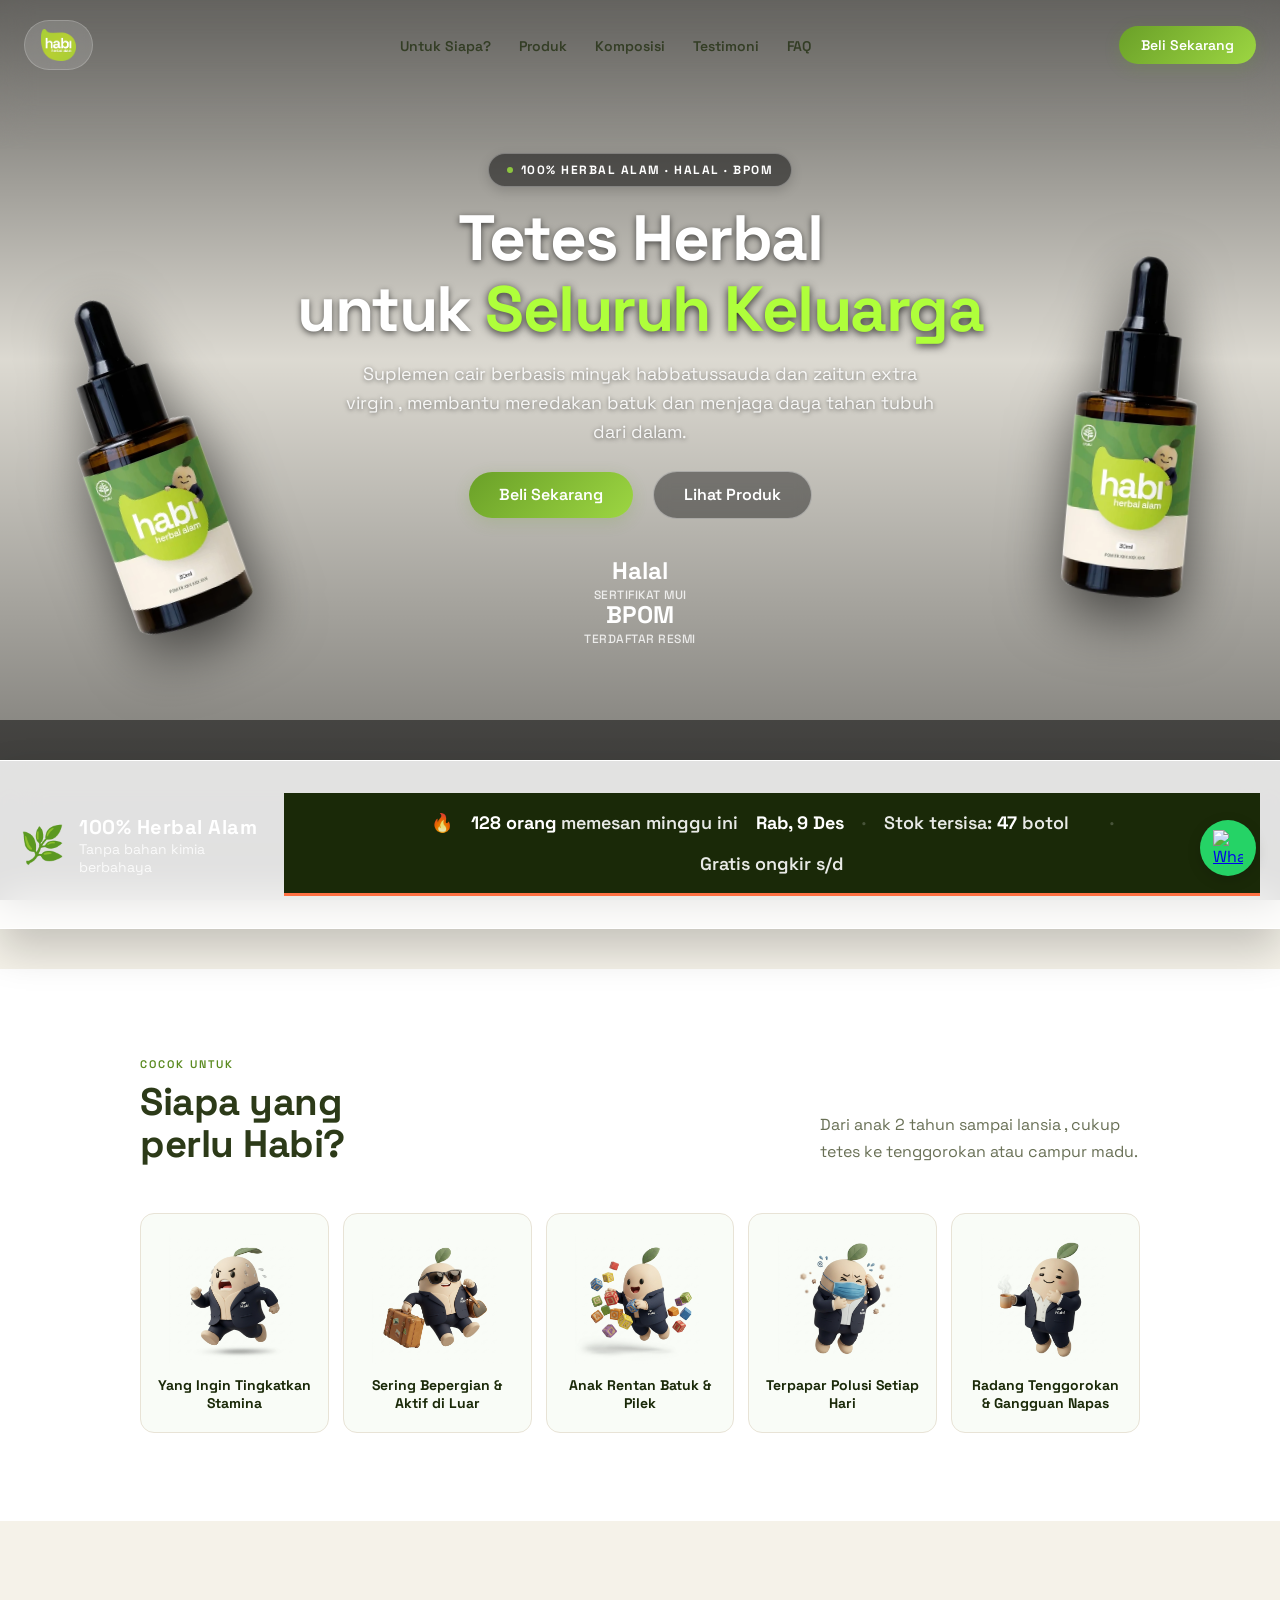
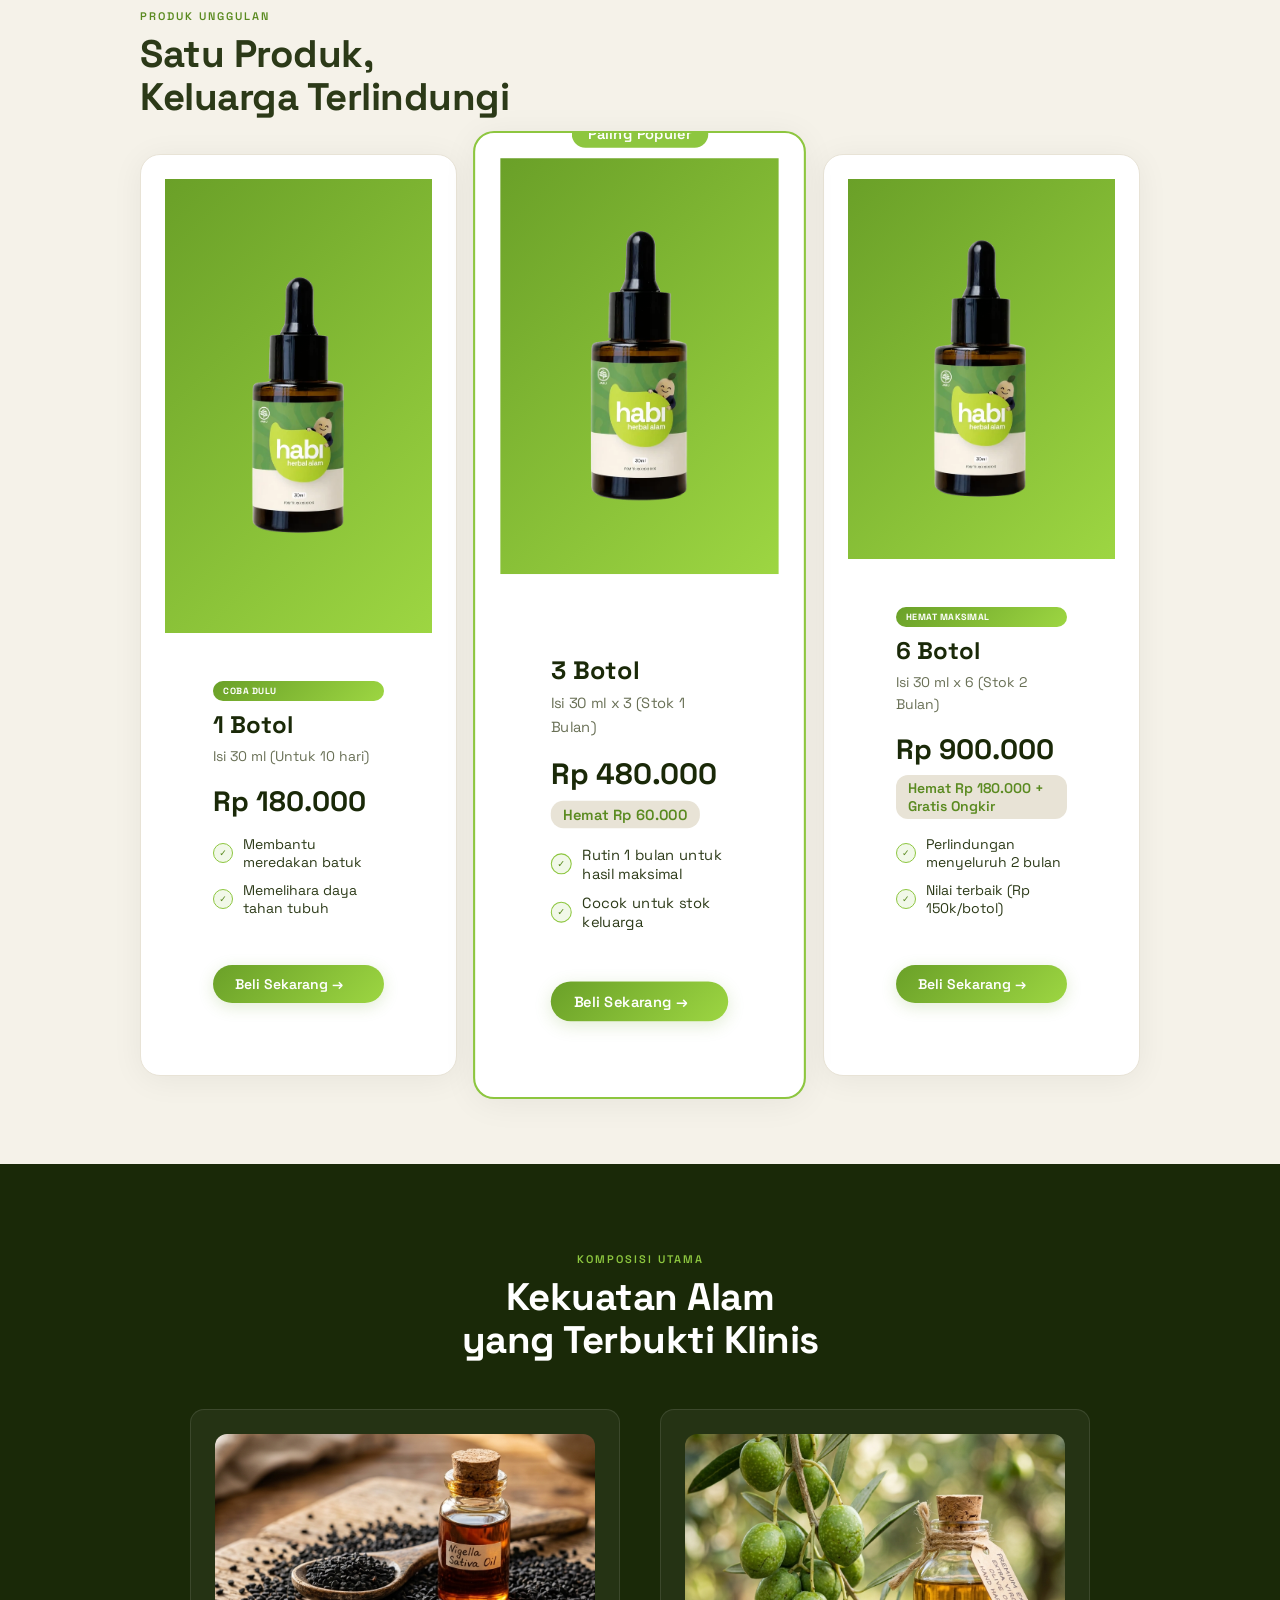
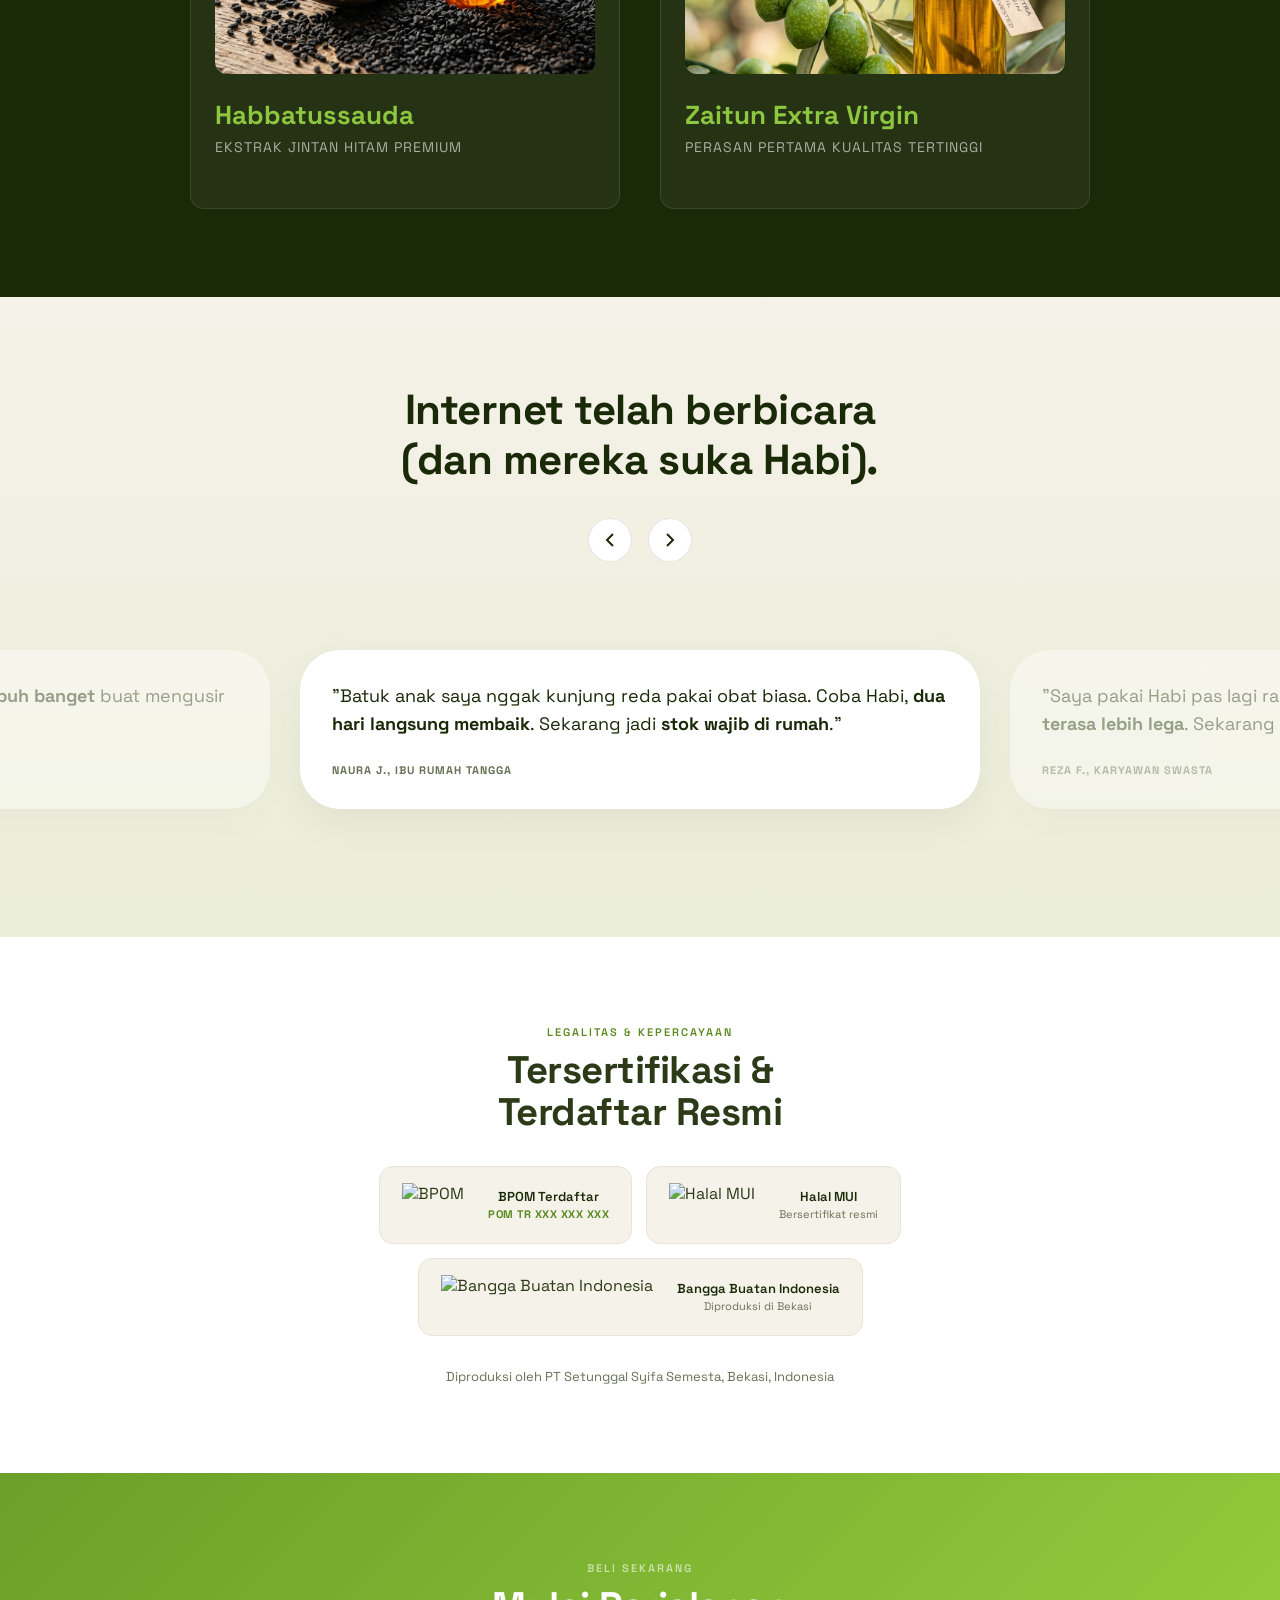
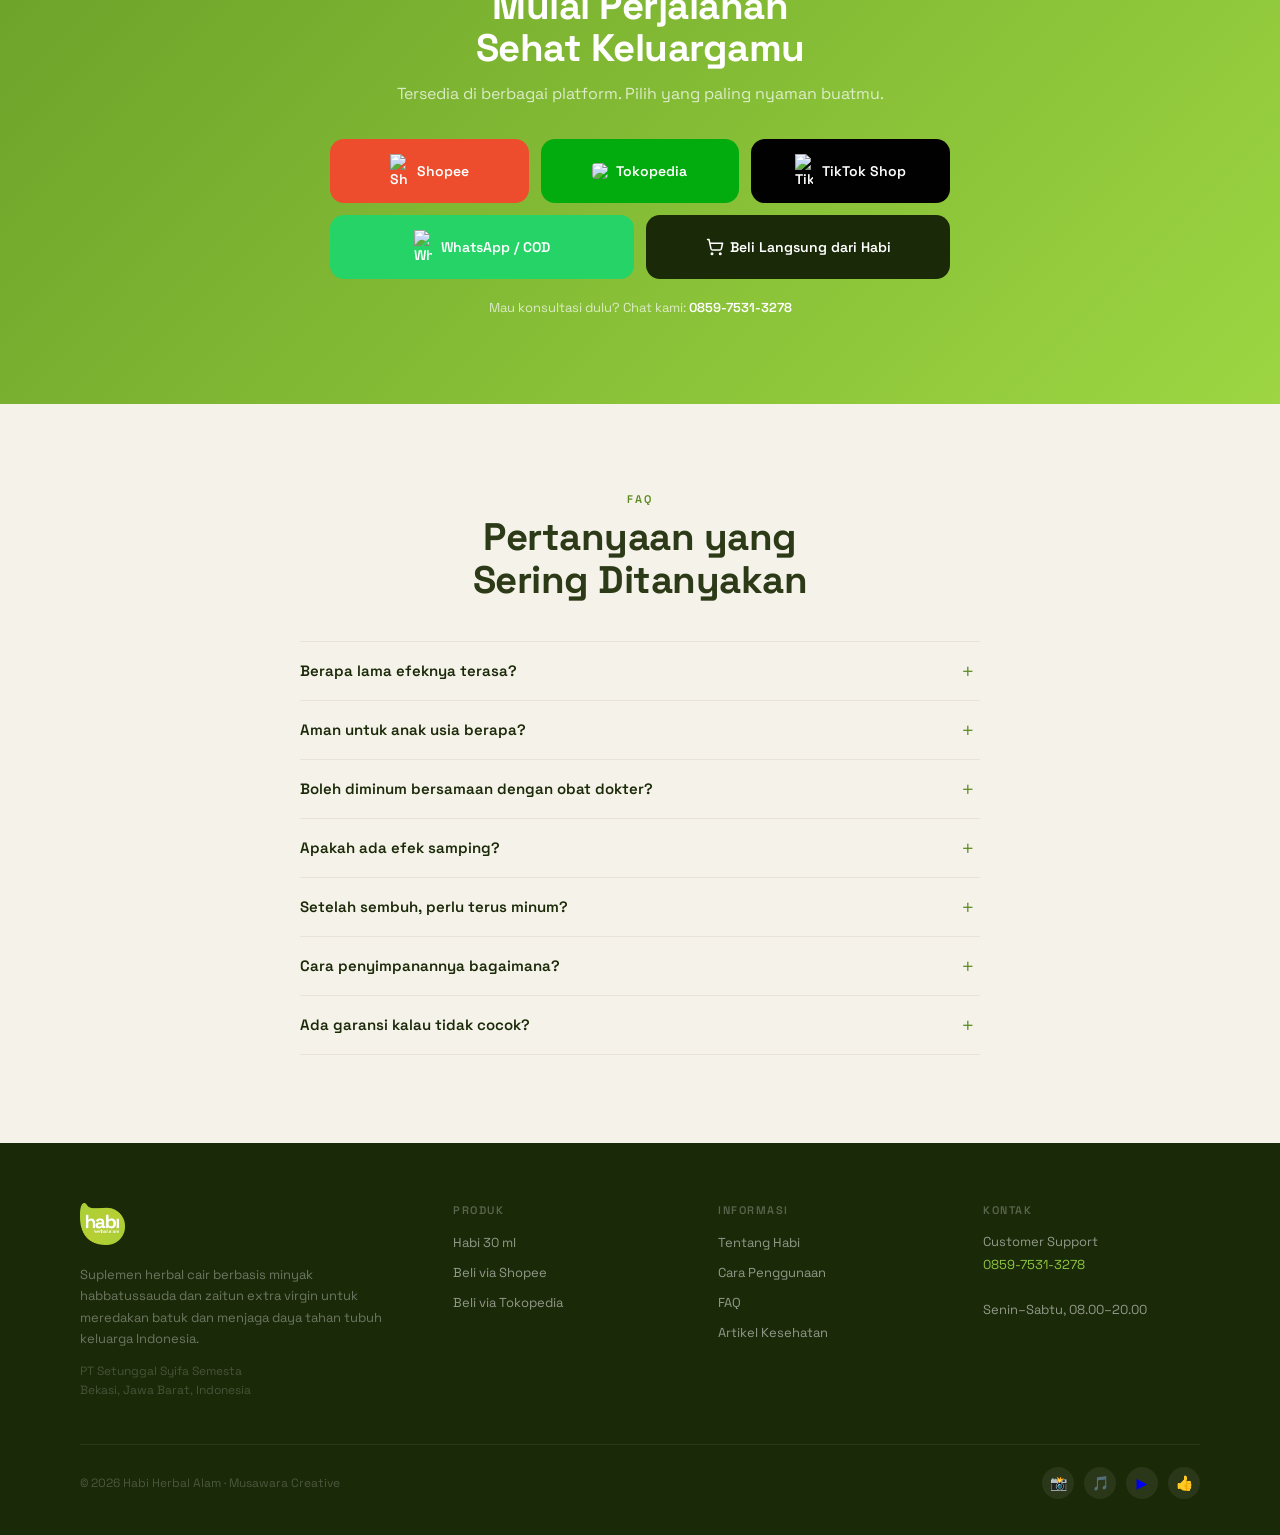
==== commit 026c9761: "Revert to exact habitest layout and inject bundle pricing - Overwrote HTML/CSS/JS with exact source " ====
--- a/home/index.html
+++ b/home/index.html
@@ -1,772 +1,416 @@
 <!DOCTYPE html>
 <html lang="id">
 <head>
-  <!-- Meta Pixel Code -->
-  <script>
-  !function(f,b,e,v,n,t,s){if(f.fbq)return;n=f.fbq=function(){n.callMethod?
-  n.callMethod.apply(n,arguments):n.queue.push(arguments)};if(!f._fbq)f._fbq=n;
-  n.push=n;n.loaded=!0;n.version='2.0';n.queue=[];t=b.createElement(e);t.async=!0;
-  t.src=v;s=b.getElementsByTagName(e)[0];s.parentNode.insertBefore(t,s)}(window,
-  document,'script','https://connect.facebook.net/en_US/fbevents.js');
-  fbq('init', 'META_PIXEL_ID_BELUM_DIISI');
-  fbq('track', 'PageView');
-  </script>
-  <noscript><img height="1" width="1" style="display:none" src="https://www.facebook.com/tr?id=META_PIXEL_ID_BELUM_DIISI&ev=PageView&noscript=1"/></noscript>
-  <!-- End Meta Pixel Code -->
-
-  <!-- Google Analytics 4 -->
-  <script async src="https://www.googletagmanager.com/gtag/js?id=G-XXXXXXXXXX"></script>
-  <script>
+<meta charset="UTF-8">
+<meta name="viewport" content="width=device-width,initial-scale=1.0">
+<title>Habi Herbal Alam - Suplemen Herbal Habbatussauda & Zaitun</title>
+<link rel="preconnect" href="https://fonts.googleapis.com">
+<link rel="preconnect" href="https://fonts.gstatic.com" crossorigin>
+<link href="https://fonts.googleapis.com/css2?family=Space+Grotesk:wght@400;500;600;700&display=swap" rel="stylesheet">
+<link rel="stylesheet" href="https://cdn.jsdelivr.net/npm/swiper@11/swiper-bundle.min.css"/>
+<link rel="stylesheet" href="css/styles.css">
+
+<link rel="icon" type="image/webp" href="images/favicon.webp">
+
+<meta name="description" content="Habi Herbal Alam - Suplemen kesehatan herbal terpercaya dengan ekstrak Habbatussauda dan Minyak Zaitun. Tersertifikasi BPOM dan Halal.">
+<meta property="og:title" content="Habi Herbal Alam - Suplemen Herbal Habbatussauda & Zaitun">
+<meta property="og:description" content="Suplemen kesehatan herbal terpercaya dengan ekstrak Habbatussauda dan Minyak Zaitun.">
+<meta property="og:type" content="website">
+<meta property="og:image" content="https://zoofasoup.github.io/habitest/images/hero_bg.webp">
+<meta property="og:url" content="https://zoofasoup.github.io/habitest/">
+<link rel="canonical" href="https://zoofasoup.github.io/habitest/">
+<link rel="apple-touch-icon" href="images/logo.webp">
+
+<!-- Meta Pixel Code -->
+<script>
+!function(f,b,e,v,n,t,s){if(f.fbq)return;n=f.fbq=function(){n.callMethod?
+n.callMethod.apply(n,arguments):n.queue.push(arguments)};if(!f._fbq)f._fbq=n;
+n.push=n;n.loaded=!0;n.version='2.0';n.queue=[];t=b.createElement(e);t.async=!0;
+t.src=v;s=b.getElementsByTagName(e)[0];s.parentNode.insertBefore(t,s)}(window,
+document,'script','https://connect.facebook.net/en_US/fbevents.js');
+fbq('init', 'META_PIXEL_ID_BELUM_DIISI');
+fbq('track', 'PageView');
+</script>
+<noscript><img height="1" width="1" style="display:none" src="https://www.facebook.com/tr?id=META_PIXEL_ID_BELUM_DIISI&ev=PageView&noscript=1"/></noscript>
+<!-- End Meta Pixel Code -->
+
+<!-- Google Analytics (Dummy/Placeholder) -->
+<script async src="https://www.googletagmanager.com/gtag/js?id=G-XXXXXXXXXX"></script>
+<script>
   window.dataLayer = window.dataLayer || [];
   function gtag(){dataLayer.push(arguments);}
   gtag('js', new Date());
   gtag('config', 'G-XXXXXXXXXX');
-  </script>
-
-  <meta charset="UTF-8">
-  <meta name="viewport" content="width=device-width, initial-scale=1.0">
-  <title>Habi Herbal Alam — Tetes Habbatussauda &amp; Zaitun untuk Daya Tahan Tubuh Keluarga</title>
-  <meta name="description" content="Habi Herbal Alam, tetes herbal habbatussauda &amp; zaitun extra virgin 30 ml. Halal, BPOM. Memelihara daya tahan tubuh seluruh keluarga.">
-  <link rel="canonical" href="https://habi.co.id">
-
-  <!-- Open Graph -->
-  <meta property="og:title" content="Habi Herbal Alam — Tetes Habbatussauda &amp; Zaitun untuk Daya Tahan Tubuh Keluarga">
-  <meta property="og:description" content="Habi Herbal Alam, tetes herbal habbatussauda &amp; zaitun extra virgin 30 ml. Halal, BPOM. Memelihara daya tahan tubuh seluruh keluarga.">
-  <meta property="og:image" content="https://habi.co.id/images/bottle.webp">
-  <meta property="og:url" content="https://habi.co.id">
-  <meta property="og:type" content="website">
-
-  <!-- Favicon -->
-  <link rel="icon" type="image/webp" href="images/favicon.webp">
-
-  <!-- Google Fonts: Space Grotesk -->
-  <link rel="preconnect" href="https://fonts.googleapis.com">
-  <link rel="preconnect" href="https://fonts.gstatic.com" crossorigin>
-  <link href="https://fonts.googleapis.com/css2?family=Space+Grotesk:wght@400;500;600;700&display=swap" rel="stylesheet">
-
-  <!-- Swiper 11 CSS -->
-  <link rel="stylesheet" href="https://unpkg.com/swiper@11/swiper-bundle.min.css">
-
-  <!-- Main Stylesheet -->
-  <link rel="stylesheet" href="css/styles.css">
+</script>
+
+<!-- Structured Data -->
+<script type="application/ld+json">
+{
+  "@context": "https://schema.org/",
+  "@type": "Product",
+  "name": "Habi Herbal Alam",
+  "description": "Suplemen kesehatan herbal terpercaya dengan ekstrak Habbatussauda dan Minyak Zaitun.",
+  "brand": {
+    "@type": "Brand",
+    "name": "Habi"
+  },
+  "offers": {
+    "@type": "Offer",
+    "url": "https://zoofasoup.github.io/habitest/",
+    "priceCurrency": "IDR",
+    "price": "180000",
+    "availability": "https://schema.org/InStock"
+  }
+}
+</script>
 </head>
+
 <body>
 
-  <!-- ============================================
-       1. NAV
-       ============================================ -->
-  <nav id="main-nav" class="nav">
-    <div class="container nav__inner">
-      <a href="#hero" class="nav__logo">
-        <img src="images/logo.webp" alt="Habi Herbal Alam" width="120" height="40">
-      </a>
-
-      <ul class="nav__links">
-        <li><a href="#untuk-siapa">Manfaat</a></li>
-        <li><a href="#produk">Produk</a></li>
-        <li><a href="#komposisi">Komposisi</a></li>
-        <li><a href="#cara-pakai">Cara Pakai</a></li>
-        <li><a href="#testimoni">Testimoni</a></li>
-        <li><a href="#faq">FAQ</a></li>
-      </ul>
-
-      <a href="#beli" class="btn btn--primary btn--nav">Beli Sekarang</a>
-
-      <button class="nav__hamburger" id="nav-hamburger" aria-label="Menu" aria-expanded="false">
-        <span></span>
-        <span></span>
-        <span></span>
-      </button>
-    </div>
-
-    <!-- Mobile Overlay -->
-    <div class="nav__overlay" id="nav-overlay">
-      <button class="nav__overlay-close" aria-label="Tutup menu">&times;</button>
-      <ul class="nav__overlay-links">
-        <li><a href="#untuk-siapa">Manfaat</a></li>
-        <li><a href="#produk">Produk</a></li>
-        <li><a href="#komposisi">Komposisi</a></li>
-        <li><a href="#cara-pakai">Cara Pakai</a></li>
-        <li><a href="#testimoni">Testimoni</a></li>
-        <li><a href="#faq">FAQ</a></li>
-        <li><a href="#beli" class="btn btn--primary">Beli Sekarang</a></li>
-      </ul>
-    </div>
-  </nav>
-
-  <!-- ============================================
-       2. HERO
-       ============================================ -->
-  <section id="hero" class="hero" style="background-image: url('images/hero_bg.webp'); background-size: cover; background-position: center; position: relative;">
-    <div class="hero__overlay" style="position: absolute; inset: 0; background: rgba(0, 0, 0, 0.4);"></div>
-    <div class="container hero__inner" style="position: relative; z-index: 1;">
-      <div class="hero__glass" style="background: rgba(255, 255, 255, 0.1); backdrop-filter: blur(10px); -webkit-backdrop-filter: blur(10px); padding: 2rem; border-radius: 16px; border: 1px solid rgba(255, 255, 255, 0.2);">
-        <div class="hero__content">
-          <h1 style="color: #fff; text-shadow: 0 2px 4px rgba(0,0,0,0.5);">Tetes Herbal untuk<br>Seluruh Keluarga</h1>
-          <p class="hero__subtitle" style="color: #fff; text-shadow: 0 1px 2px rgba(0,0,0,0.5);">Kombinasi habbatussauda &amp; zaitun extra virgin dalam format tetes yang mudah dikonsumsi. Membantu memelihara daya tahan tubuh dan meredakan batuk untuk dewasa &amp; anak.</p>
-          <div class="hero__trust" style="color: #fff;">
-            <span>🌿 100% Herbal Alam</span>
-            <span>☪ Halal MUI</span>
-            <span>✓ BPOM Terdaftar</span>
-          </div>
-          <p class="hero__price" style="color: #fff;">Mulai <strong>Rp 180.000</strong></p>
-          <div class="hero__ctas">
-            <a href="#beli" class="btn btn--primary btn--lg" style="box-shadow: 0 4px 15px rgba(0,0,0,0.2);">Beli Sekarang</a>
-            <a href="#produk" class="btn btn--secondary btn--lg" style="background: rgba(255,255,255,0.2); color: #fff; border: 1px solid rgba(255,255,255,0.5);">Lihat Produk</a>
-          </div>
+<nav id="nav">
+  <a href="#" class="nav-logo-bg" onclick="window.scrollTo({top:0,behavior:'smooth'}); return false;"><img src="images/logo.webp" alt="Habi Logo" style="height:32px; width:auto;" class="logo-img"></a>
+  <ul class="nav-links">
+    <li><a href="#for-who">Untuk Siapa?</a></li>
+    <li><a href="#product">Produk</a></li>
+    <li><a href="#ingredients">Komposisi</a></li>
+    <li><a href="#testi">Testimoni</a></li>
+    <li><a href="#faq">FAQ</a></li>
+  </ul>
+  <div class="nav-right">
+    <a href="#buy" class="btn btn-md lime nav-btn">Beli Sekarang</a>
+    <button class="hamburger" id="hamburger" aria-label="Menu">
+      <span></span>
+      <span></span>
+      <span></span>
+    </button>
+  </div>
+</nav>
+
+<!-- Mobile Overlay Menu -->
+<div class="mobile-menu" id="mobileMenu">
+  <button class="close-menu" id="closeMenu">&times;</button>
+  <ul class="mobile-links">
+    <li><a href="#for-who" class="mobile-link">Untuk Siapa?</a></li>
+    <li><a href="#product" class="mobile-link">Produk</a></li>
+    <li><a href="#ingredients" class="mobile-link">Komposisi</a></li>
+    <li><a href="#testi" class="mobile-link">Testimoni</a></li>
+    <li><a href="#faq" class="mobile-link">FAQ</a></li>
+    <li><a href="#buy" class="btn btn-lg lime mobile-link" style="margin-top:20px;">Beli Sekarang</a></li>
+  </ul>
+</div>
+
+
+<!-- HERO -->
+<!-- HERO -->
+<section id="hero">
+
+  <div class="hero-content">
+    <div class="hero-tag">100% Herbal Alam · Halal · BPOM</div>
+    <h1 class="hero-h1">Tetes Herbal<br>untuk <em>Seluruh Keluarga</em></h1>
+    <p class="hero-p">Suplemen cair berbasis minyak habbatussauda dan zaitun extra virgin , membantu meredakan batuk dan menjaga daya tahan tubuh dari dalam.</p>
+    
+    <div class="hero-glass">
+      <div class="hero-cta">
+        <a href="#buy" class="btn btn-lg lime">Beli Sekarang</a>
+        <a href="#product" class="btn btn-lg outline" style="background:rgba(0,0,0,0.4);border-color:rgba(255,255,255,0.4);color:#fff;backdrop-filter:blur(8px);-webkit-backdrop-filter:blur(8px);">Lihat Produk</a>
+      </div>
+      </div>
+        <div><div class="sn">Halal</div><div class="sl">Sertifikat MUI</div></div>
+        <div><div class="sn">BPOM</div><div class="sl">Terdaftar Resmi</div></div>
+      </div>
+    </div>
+  </div>
+  
+  <div class="bottle-left">
+    <img src="images/extracted_0.webp" alt="Habi Herbal Alam 30ml" class="bottle-img">
+  </div>
+  <div class="bottle-right">
+    <img src="images/extracted_0.webp" alt="Habi Herbal Alam 30ml" class="bottle-img">
+  </div>
+</section>
+
+<!-- URGENCY & TRUST PARALLAX -->
+<section id="trust-parallax">
+<div id="trust">
+    <div class="tr glass-card">
+      <div class="ti"><span class="ti-ico">🌿</span><div><div class="ti-h">100% Herbal Alam</div><div class="ti-s">Tanpa bahan kimia berbahaya</div></div>
+<div id="urg">
+    <div class="urg">
+      <span class="urg-fire">🔥</span>
+      <span><strong>128 orang</strong> memesan minggu ini</span>
+      <strong class="u-promo" id="promoEnd">&nbsp;</strong> <span class="u-dot">·</span>
+      <span>Stok tersisa: <strong class="u-stock" id="stockNum">47</strong> botol</span>
+      <strong class="u-promo" id="promoEnd">&nbsp;</strong> <span class="u-dot">·</span>
+      <span>Gratis ongkir s/d </span>
+    </div>
+  </div>
+</section>
+
+<!-- FOR WHO -->
+<section id="for-who" class="s">
+  <div class="fw-top up">
+    <div><div class="eyebrow">Cocok untuk</div><h2 class="h2">Siapa yang<br>perlu Habi?</h2></div>
+    <p class="sub" style="max-width:320px">Dari anak 2 tahun sampai lansia , cukup tetes ke tenggorokan atau campur madu.</p>
+  </div>
+  <div class="pg">
+    <div class="pc up" style="background:#f9fcf7; align-items:flex-start; flex-direction:column; padding:16px; border:1px solid var(--cream2);">
+      <img src="images/mascot_stamina_1782298829405.png" style="width:100%; height:130px; object-fit:contain; mix-blend-mode:multiply; margin-bottom:12px;">
+      <div class="pc-t" style="color:var(--dark); text-shadow:none; text-align:center; width:100%;">Yang Ingin Tingkatkan Stamina</div>
+    </div>
+    <div class="pc up" style="background:#f9fcf7; align-items:flex-start; flex-direction:column; padding:16px; border:1px solid var(--cream2);">
+      <img src="images/mascot_travel_1782298840425.png" style="width:100%; height:130px; object-fit:contain; mix-blend-mode:multiply; margin-bottom:12px;">
+      <div class="pc-t" style="color:var(--dark); text-shadow:none; text-align:center; width:100%;">Sering Bepergian & Aktif di Luar</div>
+    </div>
+    <div class="pc up" style="background:#f9fcf7; align-items:flex-start; flex-direction:column; padding:16px; border:1px solid var(--cream2);">
+      <img src="images/mascot_kids_1782298851549.png" style="width:100%; height:130px; object-fit:contain; mix-blend-mode:multiply; margin-bottom:12px;">
+      <div class="pc-t" style="color:var(--dark); text-shadow:none; text-align:center; width:100%;">Anak Rentan Batuk & Pilek</div>
+    </div>
+    <div class="pc up" style="background:#f9fcf7; align-items:flex-start; flex-direction:column; padding:16px; border:1px solid var(--cream2);">
+      <img src="images/mascot_pollution_1782298862373.png" style="width:100%; height:130px; object-fit:contain; mix-blend-mode:multiply; margin-bottom:12px;">
+      <div class="pc-t" style="color:var(--dark); text-shadow:none; text-align:center; width:100%;">Terpapar Polusi Setiap Hari</div>
+    </div>
+    <div class="pc up" style="background:#f9fcf7; align-items:flex-start; flex-direction:column; padding:16px; border:1px solid var(--cream2);">
+      <img src="images/mascot_throat_1782298873448.png" style="width:100%; height:130px; object-fit:contain; mix-blend-mode:multiply; margin-bottom:12px;">
+      <div class="pc-t" style="color:var(--dark); text-shadow:none; text-align:center; width:100%;">Radang Tenggorokan & Gangguan Napas</div>
+    </div>
+  </div>
+</section>
+
+<!-- PRODUCT -->
+<section id="product" class="s" style="background:var(--cream)">
+  <div class="up" style="margin-bottom:36px">
+    <div class="eyebrow">Produk Unggulan</div>
+    <h2 class="h2">Satu Produk,<br>Keluarga Terlindungi</h2>
+  </div>
+  <div class="prod-grid" style="display:grid; grid-template-columns:repeat(auto-fit, minmax(280px, 1fr)); gap:24px; max-width:1000px; margin:0 auto;">
+    <!-- 1 Botol -->
+    <div class="prod-card up" style="display:flex; flex-direction:column; padding:24px;">
+      <div class="pic" style="text-align:center;">
+        <img src="images/bottle.webp" alt="Habi 30ml" class="pic-img" style="width:120px;height:auto;">
+      </div>
+      <div class="pi" style="display:flex; flex-direction:column; flex:1;">
+        <div class="prod-badge" style="margin-bottom:8px;">Coba Dulu</div>
+        <div class="prod-name" style="font-size:24px; font-weight:700;">1 Botol</div>
+        <div class="prod-tag" style="margin-bottom:16px;">Isi 30 ml (Untuk 10 hari)</div>
+        <div style="font-size:28px; font-weight:700; color:var(--dark); margin-bottom:16px;">Rp 180.000</div>
+        <ul class="bens" style="flex:1;">
+          <li class="bi"><div class="bc">✓</div> Membantu meredakan batuk</li>
+          <li class="bi"><div class="bc">✓</div> Memelihara daya tahan tubuh</li>
+        </ul>
+        <a href="#buy" class="btn btn-md lime" style="margin-top:24px; width:100%;">Beli Sekarang →</a>
+      </div>
+    </div>
+
+    <!-- 3 Botol -->
+    <div class="prod-card up" style="display:flex; flex-direction:column; padding:24px; border:2px solid var(--lime); transform:scale(1.05); position:relative;">
+      <div style="position:absolute; top:-12px; left:50%; transform:translateX(-50%); background:var(--lime); color:#fff; padding:4px 16px; border-radius:20px; font-weight:600; font-size:14px; white-space:nowrap;">Paling Populer</div>
+      <div class="pic" style="text-align:center;">
+        <img src="images/bottle.webp" alt="Habi 30ml" class="pic-img" style="width:120px;height:auto;">
+      </div>
+      <div class="pi" style="display:flex; flex-direction:column; flex:1;">
+        <div class="prod-badge" style="margin-bottom:8px; visibility:hidden;">Populer</div>
+        <div class="prod-name" style="font-size:24px; font-weight:700;">3 Botol</div>
+        <div class="prod-tag" style="margin-bottom:16px;">Isi 30 ml x 3 (Stok 1 Bulan)</div>
+        <div style="font-size:28px; font-weight:700; color:var(--dark); margin-bottom:8px;">Rp 480.000</div>
+        <div style="background:var(--cream2); color:var(--lime-d); padding:4px 12px; border-radius:12px; font-weight:600; font-size:14px; display:inline-block; margin-bottom:16px; align-self:flex-start;">Hemat Rp 60.000</div>
+        <ul class="bens" style="flex:1;">
+          <li class="bi"><div class="bc">✓</div> Rutin 1 bulan untuk hasil maksimal</li>
+          <li class="bi"><div class="bc">✓</div> Cocok untuk stok keluarga</li>
+        </ul>
+        <a href="#buy" class="btn btn-md lime" style="margin-top:24px; width:100%;">Beli Sekarang →</a>
+      </div>
+    </div>
+
+    <!-- 6 Botol -->
+    <div class="prod-card up" style="display:flex; flex-direction:column; padding:24px;">
+      <div class="pic" style="text-align:center;">
+        <img src="images/bottle.webp" alt="Habi 30ml" class="pic-img" style="width:120px;height:auto;">
+      </div>
+      <div class="pi" style="display:flex; flex-direction:column; flex:1;">
+        <div class="prod-badge" style="margin-bottom:8px;">Hemat Maksimal</div>
+        <div class="prod-name" style="font-size:24px; font-weight:700;">6 Botol</div>
+        <div class="prod-tag" style="margin-bottom:16px;">Isi 30 ml x 6 (Stok 2 Bulan)</div>
+        <div style="font-size:28px; font-weight:700; color:var(--dark); margin-bottom:8px;">Rp 900.000</div>
+        <div style="background:var(--cream2); color:var(--lime-d); padding:4px 12px; border-radius:12px; font-weight:600; font-size:14px; display:inline-block; margin-bottom:16px; align-self:flex-start;">Hemat Rp 180.000 + Gratis Ongkir</div>
+        <ul class="bens" style="flex:1;">
+          <li class="bi"><div class="bc">✓</div> Perlindungan menyeluruh 2 bulan</li>
+          <li class="bi"><div class="bc">✓</div> Nilai terbaik (Rp 150k/botol)</li>
+        </ul>
+        <a href="#buy" class="btn btn-md lime" style="margin-top:24px; width:100%;">Beli Sekarang →</a>
+      </div>
+    </div>
+  </div>
+</section>
+
+
+<!-- INGREDIENTS -->
+<section id="ingredients" class="s" style="background:var(--dark); color:#fff">
+  <div class="up" style="text-align:center; margin-bottom:48px;">
+    <div class="eyebrow" style="color:var(--lime)">Komposisi Utama</div>
+    <h2 class="h2">Kekuatan Alam<br>yang Terbukti Klinis</h2>
+  </div>
+  <div class="up" style="display:grid; grid-template-columns:repeat(auto-fit, minmax(300px, 1fr)); gap:40px; max-width:900px; margin:0 auto;">
+    <div class="f-card">
+      <div class="f-inner">
+        <div class="f-front">
+          <img src="images/black_seed_oil.png" alt="Black Seed Oil" loading="lazy">
+          <h3>Habbatussauda</h3>
+          <div class="f-sub">Ekstrak Jintan Hitam Premium</div>
         </div>
-      </div>
-      <div class="hero__image">
-        <img src="images/extracted_0.webp" alt="Habi Herbal Alam 30ml" width="400" height="600" style="filter: drop-shadow(0 20px 30px rgba(0,0,0,0.3));">
-      </div>
-    </div>
-  </section>
-
-  <!-- ============================================
-       2.5 URGENCY / TRUST PARALLAX
-       ============================================ -->
-  <div class="urgency-bar" style="background: linear-gradient(90deg, #1A1A1A, #333333); color: #fff; padding: 12px 0; overflow: hidden; position: relative; z-index: 2; box-shadow: 0 4px 10px rgba(0,0,0,0.2);">
-    <div class="container" style="display: flex; justify-content: space-around; align-items: center; flex-wrap: wrap; gap: 1rem; font-weight: 600; font-size: 0.9rem; text-transform: uppercase; letter-spacing: 1px;">
-      <div style="display: flex; align-items: center; gap: 8px;">
-        <span style="font-size: 1.2rem;">🔥</span> 128 orang memesan minggu ini
-      </div>
-      <div style="display: flex; align-items: center; gap: 8px;">
-        <span style="font-size: 1.2rem;">⏳</span> Stok tersisa 47 botol
-      </div>
-      <div style="display: flex; align-items: center; gap: 8px;">
-        <span style="font-size: 1.2rem;">🚚</span> Gratis ongkir
-      </div>
-    </div>
-  </div>
-
-  <!-- ============================================
-       3. TRUST BAR
-       ============================================ -->
-  <section id="trust-bar" class="trust-bar">
-    <div class="container trust-bar__inner">
-      <div class="trust-bar__item">
-        <svg xmlns="http://www.w3.org/2000/svg" width="28" height="28" viewBox="0 0 24 24" fill="none" stroke="currentColor" stroke-width="2" stroke-linecap="round" stroke-linejoin="round" aria-hidden="true"><path d="M17 8c0-5-5-7-5-7S7 3 7 8c0 3 2 5 5 9 3-4 5-6 5-9z"/><path d="M12 17v5"/><path d="M8 21h8"/></svg>
-        <span>100% Herbal Alam</span>
-      </div>
-      <div class="trust-bar__item">
-        <svg xmlns="http://www.w3.org/2000/svg" width="28" height="28" viewBox="0 0 24 24" fill="none" stroke="currentColor" stroke-width="2" stroke-linecap="round" stroke-linejoin="round" aria-hidden="true"><path d="M12 2a9.4 9.4 0 0 0 0 20 9.4 9.4 0 0 0 0-20z"/><path d="M15 9a5 5 0 1 1-6 8"/></svg>
-        <span>Halal MUI</span>
-      </div>
-      <div class="trust-bar__item">
-        <svg xmlns="http://www.w3.org/2000/svg" width="28" height="28" viewBox="0 0 24 24" fill="none" stroke="currentColor" stroke-width="2" stroke-linecap="round" stroke-linejoin="round" aria-hidden="true"><path d="M12 2l3 6h6l-5 4 2 7-6-4-6 4 2-7-5-4h6z"/><path d="M9 17l-1 5h8l-1-5"/></svg>
-        <span>BPOM Terdaftar</span>
-      </div>
-    </div>
-  </section>
-
-  <!-- ============================================
-       4. UNTUK SIAPA
-       ============================================ -->
-  <section id="untuk-siapa" class="section">
-    <div class="container">
-      <h2 class="section__title">Untuk Siapa Habi?</h2>
-      <p class="section__subtitle">Habi cocok untuk seluruh anggota keluarga yang ingin menjaga kesehatan secara alami.</p>
-
-      <div class="audience-grid">
-        <div class="audience-card" tabindex="0" role="button" style="text-align: center;">
-          <img src="images/mascot_stamina_1782298829405.png" alt="Stamina" width="80" height="80" style="margin-bottom: 1rem;">
-          <h3 class="audience-card__title">Butuh Stamina Lebih</h3>
-          <p class="audience-card__desc">Untuk Anda yang aktif dan butuh energi ekstra setiap hari.</p>
+        <div class="f-back">
+          <p><strong>"Obat dari Segala Penyakit"</strong></p>
+          <ul>
+            <li>Kaya senyawa aktif <strong>Thymoquinone (TQ)</strong></li>
+            <li>Redakan batuk & legakan napas</li>
+            <li>Booster imun alami terkuat</li>
+          </ul>
         </div>
-
-        <div class="audience-card" tabindex="0" role="button" style="text-align: center;">
-          <img src="images/mascot_travel_1782298840425.png" alt="Sering Bepergian" width="80" height="80" style="margin-bottom: 1rem;">
-          <h3 class="audience-card__title">Sering Bepergian</h3>
-          <p class="audience-card__desc">Jaga daya tahan tubuh saat mobilitas tinggi dan perubahan cuaca.</p>
+      </div>
+    </div>
+    <div class="f-card">
+      <div class="f-inner">
+        <div class="f-front">
+          <img src="images/olive_oil.png" alt="Olive Oil" loading="lazy">
+          <h3>Zaitun Extra Virgin</h3>
+          <div class="f-sub">Perasan Pertama Kualitas Tertinggi</div>
         </div>
-
-        <div class="audience-card" tabindex="0" role="button" style="text-align: center;">
-          <img src="images/mascot_kids_1782298851549.png" alt="Anak Rentan Batuk Pilek" width="80" height="80" style="margin-bottom: 1rem;">
-          <h3 class="audience-card__title">Anak Rentan Batuk Pilek</h3>
-          <p class="audience-card__desc">Format tetes mudah dicampur madu, cocok untuk anak usia 2 tahun ke atas.</p>
+        <div class="f-back">
+          <p><strong>Kaya Antioksidan & Oleocanthal</strong></p>
+          <ul>
+            <li>Lembapkan & tenangkan tenggorokan</li>
+            <li>Maksimalkan penyerapan nutrisi</li>
+            <li>Perlindungan ganda dari radikal bebas</li>
+          </ul>
         </div>
-
-        <div class="audience-card" tabindex="0" role="button" style="text-align: center;">
-          <img src="images/mascot_pollution_1782298862373.png" alt="Terpapar Polusi" width="80" height="80" style="margin-bottom: 1rem;">
-          <h3 class="audience-card__title">Terpapar Polusi</h3>
-          <p class="audience-card__desc">Bantu lindungi saluran pernapasan dari paparan polusi sehari-hari.</p>
-        </div>
-
-        <div class="audience-card" tabindex="0" role="button" style="text-align: center;">
-          <img src="images/mascot_throat_1782298873448.png" alt="Tenggorokan Tidak Nyaman" width="80" height="80" style="margin-bottom: 1rem;">
-          <h3 class="audience-card__title">Tenggorokan Tidak Nyaman</h3>
-          <p class="audience-card__desc">Meredakan rasa tidak nyaman di tenggorokan secara alami.</p>
-        </div>
-      </div>
-    </div>
-  </section>
-
-  <!-- ============================================
-       5. KENAPA HABI
-       ============================================ -->
-  <section id="kenapa-habi" class="section section--alt">
-    <div class="container">
-      <h2 class="section__title">Kenapa Habi?</h2>
-      <p class="section__subtitle">Bukan sekadar habbatussauda biasa.</p>
-
-      <div class="comparison">
-        <div class="comparison__header">
-          <div class="comparison__label"></div>
-          <div class="comparison__col-head comparison__col-head--habi">Habi Herbal Alam</div>
-          <div class="comparison__col-head comparison__col-head--other">Produk Lain</div>
-        </div>
-
-        <div class="comparison__row">
-          <div class="comparison__label">Komposisi</div>
-          <div class="comparison__col comparison__col--habi">Habbatussauda + Zaitun Extra Virgin</div>
-          <div class="comparison__col comparison__col--other">Minyak tunggal / kapsul</div>
-        </div>
-
-        <div class="comparison__row">
-          <div class="comparison__label">Standar</div>
-          <div class="comparison__col comparison__col--habi">Terdaftar BPOM</div>
-          <div class="comparison__col comparison__col--other">Belum tentu terdaftar</div>
-        </div>
-
-        <div class="comparison__row">
-          <div class="comparison__label">Format</div>
-          <div class="comparison__col comparison__col--habi">Tetes — mudah untuk anak, bisa dicampur madu</div>
-          <div class="comparison__col comparison__col--other">Kapsul — sulit untuk anak</div>
-        </div>
-
-        <div class="comparison__row">
-          <div class="comparison__label">Produksi</div>
-          <div class="comparison__col comparison__col--habi">Diproduksi lokal, Bekasi</div>
-          <div class="comparison__col comparison__col--other">Tidak jelas asal produksi</div>
-        </div>
-      </div>
-    </div>
-  </section>
-
-  <!-- ============================================
-       6. PRODUK & HARGA
-       ============================================ -->
-  <section id="produk" class="section">
-    <div class="container">
-      <h2 class="section__title">Pilih Paket Habi Anda</h2>
-      <p class="section__subtitle">Semua paket termasuk Habi Herbal Alam 30 ml per botol.</p>
-
-      <div class="pricing-cards">
-        <!-- Card 1 -->
-        <div class="pricing-card">
-          <h3 class="pricing-card__title">1 Botol</h3>
-          <p class="pricing-card__label">Coba Dulu</p>
-          <div class="pricing-card__image">
-            <img src="images/bottle.webp" alt="Habi Herbal Alam 1 Botol" width="120" height="180" loading="lazy">
-          </div>
-          <p class="pricing-card__qty">Isi 30 ml</p>
-          <p class="pricing-card__price">Rp 180.000</p>
-          <a href="#beli" class="btn btn--primary" data-bundle="1" onclick="if(typeof fbq==='function')fbq('track','AddToCart',{content_name:'Habi 1 Botol'})">Beli Sekarang</a>
-        </div>
-
-        <!-- Card 2 — Popular -->
-        <div class="pricing-card pricing-card--popular">
-          <span class="pricing-card__badge">Paling Populer</span>
-          <h3 class="pricing-card__title">3 Botol</h3>
-          <p class="pricing-card__label">Stok 1 Bulan Keluarga</p>
-          <div class="pricing-card__image">
-            <img src="images/bottle.webp" alt="Habi Herbal Alam 3 Botol" width="120" height="180" loading="lazy">
-          </div>
-          <p class="pricing-card__qty">Isi 30 ml × 3</p>
-          <p class="pricing-card__price">Rp 480.000</p>
-          <span class="pricing-card__savings">Hemat Rp 60.000</span>
-          <a href="#beli" class="btn btn--primary" data-bundle="3" onclick="if(typeof fbq==='function')fbq('track','AddToCart',{content_name:'Habi 3 Botol'})">Beli Sekarang</a>
-        </div>
-
-        <!-- Card 3 -->
-        <div class="pricing-card">
-          <h3 class="pricing-card__title">6 Botol</h3>
-          <p class="pricing-card__label">Hemat Maksimal</p>
-          <div class="pricing-card__image">
-            <img src="images/bottle.webp" alt="Habi Herbal Alam 6 Botol" width="120" height="180" loading="lazy">
-          </div>
-          <p class="pricing-card__qty">Isi 30 ml × 6</p>
-          <p class="pricing-card__price">Rp 900.000</p>
-          <span class="pricing-card__savings">Hemat Rp 180.000</span>
-          <span class="pricing-card__bonus">Gratis Ongkir</span>
-          <a href="#beli" class="btn btn--primary" data-bundle="6" onclick="if(typeof fbq==='function')fbq('track','AddToCart',{content_name:'Habi 6 Botol'})">Beli Sekarang</a>
-        </div>
-      </div>
-    </div>
-  </section>
-
-  <!-- ============================================
-       7. KOMPOSISI
-       ============================================ -->
-  <section id="komposisi" class="section section--alt">
-    <div class="container">
-      <h2 class="section__title">Komposisi Alami</h2>
-
-      <div class="ingredient-grid" style="display: flex; gap: 2rem; justify-content: center; flex-wrap: wrap;">
-        <!-- Flip Card 1 -->
-        <div class="flip-card" style="background-color: transparent; width: 300px; height: 350px; perspective: 1000px; cursor: pointer;">
-          <div class="flip-card-inner" style="position: relative; width: 100%; height: 100%; text-align: center; transition: transform 0.6s; transform-style: preserve-3d; border-radius: 12px; box-shadow: 0 4px 15px rgba(0,0,0,0.1);">
-            <div class="flip-card-front" style="position: absolute; width: 100%; height: 100%; -webkit-backface-visibility: hidden; backface-visibility: hidden; background-color: #fff; border-radius: 12px; display: flex; flex-direction: column; align-items: center; justify-content: center; padding: 1.5rem; border: 1px solid #eee;">
-              <img src="images/black_seed_oil.png" alt="Habbatussauda" width="120" height="120" style="object-fit: contain; margin-bottom: 1rem;">
-              <h3 style="margin: 0; font-size: 1.25rem;">Habbatussauda</h3>
-              <p style="font-size: 0.9rem; color: #666; margin-top: 0.5rem;">(Jintan Hitam)</p>
-            </div>
-            <div class="flip-card-back" style="position: absolute; width: 100%; height: 100%; -webkit-backface-visibility: hidden; backface-visibility: hidden; background-color: #2F6955; color: white; transform: rotateY(180deg); border-radius: 12px; display: flex; align-items: center; justify-content: center; padding: 2rem;">
-              <p style="margin: 0; line-height: 1.6;">Mengandung thymoquinone, senyawa aktif yang membantu memelihara daya tahan tubuh. Dikenal dalam tradisi pengobatan herbal selama berabad-abad.</p>
-            </div>
-          </div>
-        </div>
-
-        <!-- Flip Card 2 -->
-        <div class="flip-card" style="background-color: transparent; width: 300px; height: 350px; perspective: 1000px; cursor: pointer;">
-          <div class="flip-card-inner" style="position: relative; width: 100%; height: 100%; text-align: center; transition: transform 0.6s; transform-style: preserve-3d; border-radius: 12px; box-shadow: 0 4px 15px rgba(0,0,0,0.1);">
-            <div class="flip-card-front" style="position: absolute; width: 100%; height: 100%; -webkit-backface-visibility: hidden; backface-visibility: hidden; background-color: #fff; border-radius: 12px; display: flex; flex-direction: column; align-items: center; justify-content: center; padding: 1.5rem; border: 1px solid #eee;">
-              <img src="images/olive_oil.png" alt="Zaitun Extra Virgin" width="120" height="120" style="object-fit: contain; margin-bottom: 1rem;">
-              <h3 style="margin: 0; font-size: 1.25rem;">Zaitun Extra Virgin</h3>
-            </div>
-            <div class="flip-card-back" style="position: absolute; width: 100%; height: 100%; -webkit-backface-visibility: hidden; backface-visibility: hidden; background-color: #2F6955; color: white; transform: rotateY(180deg); border-radius: 12px; display: flex; align-items: center; justify-content: center; padding: 2rem;">
-              <p style="margin: 0; line-height: 1.6;">Kaya antioksidan dan asam lemak esensial. Membantu mendukung kesehatan secara menyeluruh dan meningkatkan penyerapan nutrisi.</p>
-            </div>
-          </div>
-        </div>
-      </div>
-      <style>
-        .flip-card:hover .flip-card-inner {
-          transform: rotateY(180deg);
-        }
-      </style>
-    </div>
-  </section>
-
-  <!-- ============================================
-       8. CARA PAKAI
-       ============================================ -->
-  <section id="cara-pakai" class="section">
-    <div class="container">
-      <h2 class="section__title">Cara Pakai</h2>
-
-      <div class="steps-grid">
-        <div class="step-card">
-          <span class="step-card__number">1</span>
-          <div class="step-card__icon">
-            <svg xmlns="http://www.w3.org/2000/svg" width="32" height="32" viewBox="0 0 24 24" fill="none" stroke="currentColor" stroke-width="2" stroke-linecap="round" stroke-linejoin="round" aria-hidden="true"><path d="M12 2v6"/><path d="M9 8h6"/><path d="M10 8c0 0-2 4-2 10h8c0-6-2-10-2-10"/></svg>
-          </div>
-          <h3 class="step-card__title">Teteskan Sesuai Dosis</h3>
-          <p class="step-card__desc">Dewasa: 5 ml, 3× sehari. Anak 2+ tahun: 2,5 ml, 3× sehari.</p>
-        </div>
-
-        <div class="step-card">
-          <span class="step-card__number">2</span>
-          <div class="step-card__icon">
-            <svg xmlns="http://www.w3.org/2000/svg" width="32" height="32" viewBox="0 0 24 24" fill="none" stroke="currentColor" stroke-width="2" stroke-linecap="round" stroke-linejoin="round" aria-hidden="true"><path d="M3 14c0 0 2-2 5-2s5 2 5 2"/><path d="M8 12V2"/><path d="M16 18h6"/><path d="M19 15v6"/></svg>
-          </div>
-          <h3 class="step-card__title">Langsung atau Campur Madu</h3>
-          <p class="step-card__desc">Bisa langsung diteteskan ke mulut atau dicampur dengan 1 sendok makan madu murni.</p>
-        </div>
-
-        <div class="step-card">
-          <span class="step-card__number">3</span>
-          <div class="step-card__icon">
-            <svg xmlns="http://www.w3.org/2000/svg" width="32" height="32" viewBox="0 0 24 24" fill="none" stroke="currentColor" stroke-width="2" stroke-linecap="round" stroke-linejoin="round" aria-hidden="true"><rect x="3" y="4" width="18" height="18" rx="2" ry="2"/><line x1="16" y1="2" x2="16" y2="6"/><line x1="8" y1="2" x2="8" y2="6"/><line x1="3" y1="10" x2="21" y2="10"/><path d="M8 14h.01"/><path d="M12 14h.01"/><path d="M16 14h.01"/><path d="M8 18h.01"/><path d="M12 18h.01"/></svg>
-          </div>
-          <h3 class="step-card__title">Rutin Setiap Hari</h3>
-          <p class="step-card__desc">Konsumsi secara rutin untuk hasil yang optimal.</p>
-        </div>
-      </div>
-
-      <div class="step-note">
-        ⚠️ Anak di bawah 2 tahun: konsultasikan ke dokter. Simpan di suhu ruang (di bawah 30°C), hindari sinar matahari langsung.
-      </div>
-    </div>
-  </section>
-
-  <!-- ============================================
-       9. TESTIMONI
-       ============================================ -->
-  <section id="testimoni" class="section section--alt">
-    <div class="container">
-      <h2 class="section__title">Apa Kata Mereka?</h2>
-
-      <div class="swiper testimoni-swiper">
-        <div class="swiper-wrapper">
-          <!-- Slide 1 -->
-          <div class="swiper-slide">
-            <div class="testimonial-card">
-              <div class="testimonial-card__avatar" aria-hidden="true"></div>
-              <p class="testimonial-card__name">Ibu Rina, Jakarta</p>
-              <div class="testimonial-card__stars" aria-label="5 dari 5 bintang">⭐⭐⭐⭐⭐</div>
-              <blockquote class="testimonial-card__text">Sejak rutin minum Habi, badan terasa lebih fit dan jarang masuk angin. Anak-anak juga mau minum karena bisa dicampur madu.</blockquote>
-            </div>
-          </div>
-
-          <!-- Slide 2 -->
-          <div class="swiper-slide">
-            <div class="testimonial-card">
-              <div class="testimonial-card__avatar" aria-hidden="true"></div>
-              <p class="testimonial-card__name">Pak Andi, Bekasi</p>
-              <div class="testimonial-card__stars" aria-label="5 dari 5 bintang">⭐⭐⭐⭐⭐</div>
-              <blockquote class="testimonial-card__text">Tenggorokan saya terasa lebih nyaman setelah konsumsi rutin. Praktis banget bentuk tetesnya.</blockquote>
-            </div>
-          </div>
-
-          <!-- Slide 3 -->
-          <div class="swiper-slide">
-            <div class="testimonial-card">
-              <div class="testimonial-card__avatar" aria-hidden="true"></div>
-              <p class="testimonial-card__name">Ibu Sari, Bandung</p>
-              <div class="testimonial-card__stars" aria-label="5 dari 5 bintang">⭐⭐⭐⭐⭐</div>
-              <blockquote class="testimonial-card__text">Saya suka karena 100% herbal dan sudah terdaftar BPOM. Tenang memberikan ke anak-anak.</blockquote>
-            </div>
-          </div>
-
-          <!-- Slide 4 -->
-          <div class="swiper-slide">
-            <div class="testimonial-card">
-              <div class="testimonial-card__avatar" aria-hidden="true"></div>
-              <p class="testimonial-card__name">Ibu Dewi, Surabaya</p>
-              <div class="testimonial-card__stars" aria-label="5 dari 5 bintang">⭐⭐⭐⭐⭐</div>
-              <blockquote class="testimonial-card__text">Pengiriman cepat dan kemasannya rapi. Anak saya yang umur 3 tahun mau minum karena dicampur madu.</blockquote>
-            </div>
-          </div>
-
-          <!-- Slide 5 -->
-          <div class="swiper-slide">
-            <div class="testimonial-card">
-              <div class="testimonial-card__avatar" aria-hidden="true"></div>
-              <p class="testimonial-card__name">Pak Budi, Tangerang</p>
-              <div class="testimonial-card__stars" aria-label="5 dari 5 bintang">⭐⭐⭐⭐⭐</div>
-              <blockquote class="testimonial-card__text">Sudah 2 bulan konsumsi, badan terasa lebih segar. Cocok untuk yang sering bepergian seperti saya.</blockquote>
-            </div>
-          </div>
-        </div>
-
-        <div class="swiper-pagination"></div>
-      </div>
-
-      <p class="testimoni__disclaimer">* Hasil dapat bervariasi pada setiap individu.</p>
-    </div>
-  </section>
-
-  <!-- ============================================
-       10. LEGALITAS
-       ============================================ -->
-  <section id="legalitas" class="section">
-    <div class="container">
-      <h2 class="section__title">Legalitas &amp; Sertifikasi</h2>
-
-      <div class="legal-grid">
-        <div class="legal-item">
-          <img src="images/badge-bpom.jpg" alt="BPOM Terdaftar" width="120" height="120" loading="lazy">
-          <p class="legal__label">BPOM Terdaftar</p>
-          <span class="legal__number">Terdaftar BPOM</span>
-        </div>
-
-        <div class="legal-item">
-          <img src="images/badge-halal.jpg" alt="Halal Indonesia" width="120" height="120" loading="lazy">
-          <p class="legal__label">Halal Indonesia</p>
-        </div>
-
-        <div class="legal-item">
-          <img src="images/badge-bbi.jpg" alt="Bangga Buatan Indonesia" width="120" height="120" loading="lazy">
-          <p class="legal__label">Bangga Buatan Indonesia</p>
-        </div>
-      </div>
-
-      <p class="legal__producer">Diproduksi oleh: PT Setunggal Syifa Semesta, Bekasi, Indonesia</p>
-    </div>
-  </section>
-
-  <!-- ============================================
-       11. BELI SEKARANG
-       ============================================ -->
-  <section id="beli" class="section section--cta">
-    <div class="container">
-      <h2 class="section__title">Dapatkan Habi Sekarang</h2>
-      <p class="section__subtitle">Pilih platform belanja favorit Anda.</p>
-
-      <div class="buy-grid">
-        <!-- Shopee -->
-        <a class="buy-btn" href="#&utm_source=website&utm_medium=landing&utm_campaign=habi_v2" target="_blank" rel="noopener" data-platform="shopee" onclick="if(typeof fbq==='function')fbq('track','InitiateCheckout',{content_name:'Shopee'})">
-          <svg xmlns="http://www.w3.org/2000/svg" width="28" height="28" viewBox="0 0 24 24" fill="currentColor" aria-hidden="true"><path d="M12 2C9.8 2 8 3.8 8 6H5a1 1 0 0 0-1 1l-1 13a2 2 0 0 0 2 2h14a2 2 0 0 0 2-2L20 7a1 1 0 0 0-1-1h-3c0-2.2-1.8-4-4-4zm0 2c1.1 0 2 .9 2 2h-4c0-1.1.9-2 2-2zm-5 6a1 1 0 1 1 0-2 1 1 0 0 1 0 2zm10 0a1 1 0 1 1 0-2 1 1 0 0 1 0 2z"/></svg>
-          <span>Shopee</span>
-        </a>
-
-        <!-- Tokopedia -->
-        <a class="buy-btn" href="#&utm_source=website&utm_medium=landing&utm_campaign=habi_v2" target="_blank" rel="noopener" data-platform="tokopedia" onclick="if(typeof fbq==='function')fbq('track','InitiateCheckout',{content_name:'Tokopedia'})">
-          <svg xmlns="http://www.w3.org/2000/svg" width="28" height="28" viewBox="0 0 24 24" fill="currentColor" aria-hidden="true"><circle cx="12" cy="12" r="10"/><circle cx="12" cy="12" r="4" fill="white"/><rect x="11" y="2" width="2" height="4" fill="white"/></svg>
-          <span>Tokopedia</span>
-        </a>
-
-        <!-- TikTok Shop -->
-        <a class="buy-btn" href="#&utm_source=website&utm_medium=landing&utm_campaign=habi_v2" target="_blank" rel="noopener" data-platform="tiktok" onclick="if(typeof fbq==='function')fbq('track','InitiateCheckout',{content_name:'TikTok Shop'})">
-          <svg xmlns="http://www.w3.org/2000/svg" width="28" height="28" viewBox="0 0 24 24" fill="currentColor" aria-hidden="true"><path d="M19.3 5.7a4.5 4.5 0 0 1-3-1.3A4.5 4.5 0 0 1 15 1h-3v14a3 3 0 1 1-2-2.8V9a6 6 0 1 0 5 5.9V9.5a7.5 7.5 0 0 0 4.3 1.3V7.5a4.5 4.5 0 0 1-1.3-.2 4.5 4.5 0 0 1 1.3-1.6z"/></svg>
-          <span>TikTok Shop</span>
-        </a>
-
-        <!-- WhatsApp / COD -->
-        <a class="buy-btn" href="https://wa.me/6285975313278?text=Halo%20Habi%2C%20saya%20mau%20pesan%20Habi%20Herbal%20Alam%2030%20ml.%20Info%20harga%20dan%20pengiriman%20ya." target="_blank" rel="noopener" data-platform="whatsapp" onclick="if(typeof fbq==='function')fbq('track','InitiateCheckout',{content_name:'WhatsApp COD'})">
-          <svg xmlns="http://www.w3.org/2000/svg" width="28" height="28" viewBox="0 0 24 24" fill="currentColor" aria-hidden="true"><path d="M17.5 14.4l-2-1a1 1 0 0 0-1 .1l-.7.7a.8.8 0 0 1-1 .1 10 10 0 0 1-3.1-3.1.8.8 0 0 1 .1-1l.7-.7a1 1 0 0 0 .1-1l-1-2a1 1 0 0 0-.9-.5h-.1a2 2 0 0 0-2 1.5 5 5 0 0 0 .7 3.4 13 13 0 0 0 5.6 5.6 5 5 0 0 0 3.4.7 2 2 0 0 0 1.5-2v-.1a1 1 0 0 0-.3-.6z"/><path d="M12 2a10 10 0 0 0-8.6 15l-1.3 4.3 4.3-1.3A10 10 0 1 0 12 2z"/></svg>
-          <span>WhatsApp / COD</span>
-        </a>
-
-        <!-- Beli Langsung -->
-        <a class="buy-btn" href="#&utm_source=website&utm_medium=landing&utm_campaign=habi_v2" target="_blank" rel="noopener" data-platform="direct" onclick="if(typeof fbq==='function')fbq('track','InitiateCheckout',{content_name:'Beli Langsung'})">
-          <svg xmlns="http://www.w3.org/2000/svg" width="28" height="28" viewBox="0 0 24 24" fill="none" stroke="currentColor" stroke-width="2" stroke-linecap="round" stroke-linejoin="round" aria-hidden="true"><circle cx="9" cy="21" r="1"/><circle cx="20" cy="21" r="1"/><path d="M1 1h4l2.7 13.4a2 2 0 0 0 2 1.6h9.7a2 2 0 0 0 2-1.6L23 6H6"/></svg>
-          <span>Beli Langsung</span>
-        </a>
-      </div>
-    </div>
-  </section>
-
-  <!-- ============================================
-       12. GARANSI
-       ============================================ -->
-  <section id="garansi" class="section section--alt">
-    <div class="container garansi__inner">
-      <div class="garansi__icon">
-        <svg xmlns="http://www.w3.org/2000/svg" width="56" height="56" viewBox="0 0 24 24" fill="none" stroke="currentColor" stroke-width="2" stroke-linecap="round" stroke-linejoin="round" aria-hidden="true"><path d="M12 22s8-4 8-10V5l-8-3-8 3v7c0 6 8 10 8 10z"/><path d="M9 12l2 2 4-4"/></svg>
-      </div>
-      <h2 class="section__title">Garansi Kepuasan</h2>
-      <p>Kemasan rusak atau produk tidak sesuai? Ganti baru atau uang kembali, cukup hubungi CS kami via WhatsApp.</p>
-    </div>
-  </section>
-
-  <!-- ============================================
-       13. FAQ
-       ============================================ -->
-  <section id="faq" class="section">
-    <div class="container">
-      <h2 class="section__title">Pertanyaan Umum</h2>
-
-      <div class="faq-list">
-        <div class="faq-item">
-          <button class="faq-item__question" aria-expanded="false">Berapa lama efek Habi terasa?</button>
-          <div class="faq-item__answer">
-            <p>Setiap individu berbeda. Umumnya, konsumsi rutin selama 2–4 minggu mulai memberikan manfaat yang terasa seperti badan lebih fit dan tidak mudah masuk angin.</p>
-          </div>
-        </div>
-
-        <div class="faq-item">
-          <button class="faq-item__question" aria-expanded="false">Apakah aman untuk anak?</button>
-          <div class="faq-item__answer">
-            <p>Habi aman untuk anak usia 2 tahun ke atas. Bisa dicampur dengan madu untuk rasa yang lebih disukai anak. Untuk anak di bawah 2 tahun, konsultasikan ke dokter.</p>
-          </div>
-        </div>
-
-        <div class="faq-item">
-          <button class="faq-item__question" aria-expanded="false">Apakah bisa dikonsumsi bersamaan dengan obat?</button>
-          <div class="faq-item__answer">
-            <p>Sebaiknya beri jeda 1–2 jam antara konsumsi Habi dengan obat lain. Jika sedang dalam pengobatan rutin, konsultasikan dengan dokter Anda.</p>
-          </div>
-        </div>
-
-        <div class="faq-item">
-          <button class="faq-item__question" aria-expanded="false">Apakah ada efek samping?</button>
-          <div class="faq-item__answer">
-            <p>Habi terbuat dari bahan alami dan umumnya tidak menimbulkan efek samping. Hentikan pemakaian jika terjadi reaksi alergi dan konsultasikan ke dokter.</p>
-          </div>
-        </div>
-
-        <div class="faq-item">
-          <button class="faq-item__question" aria-expanded="false">Apakah perlu dikonsumsi terus-menerus?</button>
-          <div class="faq-item__answer">
-            <p>Habi adalah suplemen herbal yang bisa dikonsumsi sebagai bagian dari gaya hidup sehat sehari-hari. Tidak ada efek ketergantungan.</p>
-          </div>
-        </div>
-
-        <div class="faq-item">
-          <button class="faq-item__question" aria-expanded="false">Bagaimana cara menyimpan Habi?</button>
-          <div class="faq-item__answer">
-            <p>Simpan di suhu ruang (di bawah 30°C), hindari sinar matahari langsung. Tidak perlu disimpan di kulkas.</p>
-          </div>
-        </div>
-
-        <div class="faq-item">
-          <button class="faq-item__question" aria-expanded="false">Bagaimana jika produk rusak saat diterima?</button>
-          <div class="faq-item__answer">
-            <p>Kami memberikan garansi ganti baru atau uang kembali jika produk diterima dalam kondisi rusak. Cukup hubungi CS kami via WhatsApp.</p>
-          </div>
-        </div>
-      </div>
-    </div>
-  </section>
-
-  <!-- ============================================
-       14. FOOTER
-       ============================================ -->
-  <footer id="footer" class="footer">
-    <div class="container footer__inner">
-      <div class="footer__col">
-        <a href="#hero" class="footer__logo">
-          <img src="images/logo.webp" alt="Habi Herbal Alam" width="120" height="40" loading="lazy">
-        </a>
-        <p class="footer__desc">Habi Herbal Alam — tetes herbal habbatussauda &amp; zaitun extra virgin untuk kesehatan keluarga Indonesia.</p>
-        <div style="margin-top: 1.5rem;">
-          <img src="images/extracted_1.webp" alt="Habi Herbal" width="160" style="border-radius: 8px; opacity: 0.9; box-shadow: 0 4px 12px rgba(0,0,0,0.15);">
-        </div>
-      </div>
-
-      <div class="footer__col">
-        <h4 class="footer__heading">Produk</h4>
-        <ul class="footer__links">
-          <li><a href="#untuk-siapa">Manfaat</a></li>
-          <li><a href="#komposisi">Komposisi</a></li>
-          <li><a href="#cara-pakai">Cara Pakai</a></li>
-          <li><a href="#testimoni">Testimoni</a></li>
-        </ul>
-      </div>
-
-      <div class="footer__col">
-        <h4 class="footer__heading">Informasi</h4>
-        <ul class="footer__links">
-          <li><a href="#faq">FAQ</a></li>
-          <li><a href="#legalitas">Legalitas</a></li>
-          <li><a href="#garansi">Garansi</a></li>
-        </ul>
-      </div>
-
-      <div class="footer__col">
-        <h4 class="footer__heading">Hubungi Kami</h4>
-        <p class="footer__contact">
-          <a href="https://wa.me/6285975313278" target="_blank" rel="noopener">WA: 0859-7531-3278</a>
-        </p>
-        <p class="footer__hours">Senin–Sabtu, 08.00–20.00 WIB</p>
-        <div class="footer__socials">
-          <!-- Instagram -->
-          <a href="#" aria-label="Instagram" target="_blank" rel="noopener">
-            <svg xmlns="http://www.w3.org/2000/svg" width="24" height="24" viewBox="0 0 24 24" fill="none" stroke="currentColor" stroke-width="2" stroke-linecap="round" stroke-linejoin="round" aria-hidden="true"><rect x="2" y="2" width="20" height="20" rx="5" ry="5"/><path d="M16 11.37A4 4 0 1 1 12.63 8 4 4 0 0 1 16 11.37z"/><line x1="17.5" y1="6.5" x2="17.51" y2="6.5"/></svg>
-          </a>
-          <!-- TikTok -->
-          <a href="#" aria-label="TikTok" target="_blank" rel="noopener">
-            <svg xmlns="http://www.w3.org/2000/svg" width="24" height="24" viewBox="0 0 24 24" fill="currentColor" aria-hidden="true"><path d="M19.3 5.7a4.5 4.5 0 0 1-3-1.3A4.5 4.5 0 0 1 15 1h-3v14a3 3 0 1 1-2-2.8V9a6 6 0 1 0 5 5.9V9.5a7.5 7.5 0 0 0 4.3 1.3V7.5a4.5 4.5 0 0 1-1.3-.2 4.5 4.5 0 0 1 1.3-1.6z"/></svg>
-          </a>
-          <!-- YouTube -->
-          <a href="#" aria-label="YouTube" target="_blank" rel="noopener">
-            <svg xmlns="http://www.w3.org/2000/svg" width="24" height="24" viewBox="0 0 24 24" fill="none" stroke="currentColor" stroke-width="2" stroke-linecap="round" stroke-linejoin="round" aria-hidden="true"><path d="M22.5 6.4a2.8 2.8 0 0 0-2-2C18.9 4 12 4 12 4s-6.9 0-8.5.4a2.8 2.8 0 0 0-2 2A29 29 0 0 0 1 12a29 29 0 0 0 .5 5.6 2.8 2.8 0 0 0 2 2c1.6.4 8.5.4 8.5.4s6.9 0 8.5-.4a2.8 2.8 0 0 0 2-2A29 29 0 0 0 23 12a29 29 0 0 0-.5-5.6z"/><polygon points="9.75 15.02 15.5 12 9.75 8.98 9.75 15.02"/></svg>
-          </a>
-        </div>
-      </div>
-    </div>
-
-    <div class="footer__bottom">
-      <div class="container">
-        <p>© 2026 Habi Herbal Alam · MUSA Group. Seluruh hak cipta dilindungi.</p>
-      </div>
-    </div>
-  </footer>
-
-  <!-- ============================================
-       FLOATING ELEMENTS
-       ============================================ -->
-
-  <!-- WhatsApp Float -->
-  <a href="https://wa.me/6285975313278?text=Halo%20Habi%2C%20saya%20mau%20bertanya%20tentang%20produk%20Habi%20Herbal%20Alam." class="wa-float" id="wa-float" target="_blank" rel="noopener" aria-label="Chat WhatsApp">
-    <svg xmlns="http://www.w3.org/2000/svg" width="32" height="32" viewBox="0 0 24 24" fill="white" aria-hidden="true"><path d="M17.5 14.4l-2-1a1 1 0 0 0-1 .1l-.7.7a.8.8 0 0 1-1 .1 10 10 0 0 1-3.1-3.1.8.8 0 0 1 .1-1l.7-.7a1 1 0 0 0 .1-1l-1-2a1 1 0 0 0-.9-.5h-.1a2 2 0 0 0-2 1.5 5 5 0 0 0 .7 3.4 13 13 0 0 0 5.6 5.6 5 5 0 0 0 3.4.7 2 2 0 0 0 1.5-2v-.1a1 1 0 0 0-.3-.6z"/><path d="M12 2a10 10 0 0 0-8.6 15l-1.3 4.3 4.3-1.3A10 10 0 1 0 12 2z"/></svg>
-  </a>
-
-  <!-- Mobile Sticky CTA Bar -->
-  <div class="mobile-cta" id="mobile-cta">
-    <span class="mobile-cta__price">Mulai Rp 180.000</span>
-    <a href="#beli" class="btn btn--primary">Beli Sekarang</a>
-  </div>
-
-  <!-- ============================================
-       JSON-LD STRUCTURED DATA
-       ============================================ -->
-  <script type="application/ld+json">
-  {
-    "@context": "https://schema.org",
-    "@type": "Product",
-    "name": "Habi Herbal Alam",
-    "image": "https://habi.co.id/images/bottle-hero.png",
-    "description": "Tetes herbal kombinasi habbatussauda dan zaitun extra virgin 30 ml",
-    "brand": {
-      "@type": "Brand",
-      "name": "Habi"
-    },
-    "manufacturer": {
-      "@type": "Organization",
-      "name": "PT Setunggal Syifa Semesta"
-    },
-    "offers": {
-      "@type": "Offer",
-      "price": "180.000",
-      "priceCurrency": "IDR",
-      "availability": "https://schema.org/InStock",
-      "url": "https://habi.co.id/#beli"
-    }
+      </div>
+    </div>
+  </div>
+</section>
+
+<!-- CARA PAKAI -->
+
+
+<!-- TESTIMONIALS -->
+<section id="testi" class="s" style="overflow:hidden">
+  <div class="testi-head up">
+    <h2 class="h2" style="font-weight:700; font-size:42px; line-height:1.2; color:var(--dark); margin-bottom:32px;">Internet telah berbicara<br>(dan mereka suka Habi).</h2>
+    <div class="testi-nav" style="display:flex; justify-content:center; gap:16px;">
+      <button class="tn-prev"><svg width="24" height="24" viewBox="0 0 24 24" fill="none" stroke="currentColor" stroke-width="2"><path d="M15 18l-6-6 6-6"/></svg></button>
+      <button class="tn-next"><svg width="24" height="24" viewBox="0 0 24 24" fill="none" stroke="currentColor" stroke-width="2"><path d="M9 18l6-6-6-6"/></svg></button>
+    </div>
+  </div>
+  <div class="swiper mySwiper up" style="overflow:visible">
+    <div class="swiper-wrapper">
+      <div class="swiper-slide"><div class="tc"><div class="tc-content"><div class="tq">"Batuk anak saya nggak kunjung reda pakai obat biasa. Coba Habi, <strong>dua hari langsung membaik</strong>. Sekarang jadi <strong>stok wajib di rumah</strong>."</div><div class="an">NAURA J., IBU RUMAH TANGGA</div></div></div></div>
+      <div class="swiper-slide"><div class="tc"><div class="tc-content"><div class="tq">"Saya pakai Habi pas lagi radang tenggorokan. <strong>Dua hari langsung terasa lebih lega</strong>. Sekarang selalu ada di tas kalau pergi."</div><div class="an">REZA F., KARYAWAN SWASTA</div></div></div></div>
+      <div class="swiper-slide"><div class="tc"><div class="tc-content"><div class="tq">"Mudah banget pakainya. <strong>Badan terasa lebih segar</strong> tiap pagi. Sudah 2 bulan rutin konsumsi, <strong>nggak gampang flu lagi</strong>."</div><div class="an">SITI H., WIRAUSAHA</div></div></div></div>
+      <div class="swiper-slide"><div class="tc"><div class="tc-content"><div class="tq">"Wah, rasanya memang kuat, tapi <strong>khasiatnya luar biasa!</strong> Anak-anak awalnya nggak suka, tapi setelah dicampur madu <strong>jadi doyan</strong>. Mantap!"</div><div class="an">BUDI W., AYAH 2 ANAK</div></div></div></div>
+      <div class="swiper-slide"><div class="tc"><div class="tc-content"><div class="tq">"Saya punya riwayat asma ringan, sejak konsumsi Habi rutin <strong>napas terasa lebih plong</strong>. <strong>Sangat direkomendasikan</strong>!"</div><div class="an">LINA M., GURU</div></div></div></div>
+      <div class="swiper-slide"><div class="tc"><div class="tc-content"><div class="tq">"Pengirimannya cepat banget, packing aman. Udah botol ketiga, alhamdulillah <strong>sekeluarga sehat</strong> walau cuaca lagi nggak menentu."</div><div class="an">DEWI S., KARYAWAN</div></div></div></div>
+      <div class="swiper-slide"><div class="tc"><div class="tc-content"><div class="tq">"<strong>Herbal terbaik</strong> yang pernah saya coba. <strong>Ampuh banget</strong> buat mengusir masuk angin dan radang. 10/10!"</div><div class="an">ANDI P., MAHASISWA</div></div></div></div>
+    </div>
+  </div>
+</section>
+
+
+
+<!-- FOOTER -->
+<!-- CERTS --><!-- CERTS -->
+<section id="certs" class="s">
+  <div class="certs-w up">
+    <div class="eyebrow">Legalitas & Kepercayaan</div>
+    <h2 class="h2">Tersertifikasi &amp;<br>Terdaftar Resmi</h2>
+    <div class="cert-row">
+      <div class="cc"><img src="https://upload.wikimedia.org/wikipedia/id/thumb/a/a8/BADAN_POM.png/1280px-BADAN_POM.png" alt="BPOM" style="height:44px;width:auto;margin-right:12px;" loading="lazy"><div><div class="cc-n">BPOM Terdaftar</div><div class="cc-num">POM TR XXX XXX XXX</div></div></div>
+      <div class="cc"><img src="https://upload.wikimedia.org/wikipedia/commons/1/1c/Halal_Indonesia.svg" alt="Halal MUI" style="height:44px;width:auto;margin-right:12px;" loading="lazy"><div><div class="cc-n">Halal MUI</div><div class="cc-s">Bersertifikat resmi</div></div></div>
+      <div class="cc"><img src="https://upload.wikimedia.org/wikipedia/commons/thumb/f/fe/Logo_Bangga_Buatan_Indonesia.svg/500px-Logo_Bangga_Buatan_Indonesia.svg.png" alt="Bangga Buatan Indonesia" style="height:44px;width:auto;margin-right:12px;" loading="lazy"><div><div class="cc-n">Bangga Buatan Indonesia</div><div class="cc-s">Diproduksi di Bekasi</div></div></div>
+    </div>
+    <p style="font-size:13px;color:var(--muted)">Diproduksi oleh PT Setunggal Syifa Semesta, Bekasi, Indonesia</p>
+  </div>
+</section><!-- BUY --><!-- BUY -->
+<section id="buy">
+  <div class="buy-w up">
+    <div class="eyebrow inv" style="text-align:center">Beli Sekarang</div>
+    <h2 class="h2" style="text-align:center">Mulai Perjalanan<br>Sehat Keluargamu</h2>
+    <p style="font-size:16px;line-height:1.65;color:rgba(255,255,255,.72);margin-top:12px;text-align:center">Tersedia di berbagai platform. Pilih yang paling nyaman buatmu.</p>
+    <div class="plat-grid">
+      <a href="#" class="pb pb-sp"><img src="https://cdn.simpleicons.org/shopee/white" width="18" alt="Shopee" loading="lazy"> Shopee</a>
+      <a href="#" class="pb pb-tk" style="display:inline-flex;align-items:center;gap:8px;"><img src="https://www.google.com/s2/favicons?domain=tokopedia.com&sz=128" width="16" height="16" alt="Tokopedia" style="border-radius:4px" loading="lazy"> Tokopedia</a>
+      <a href="#" class="pb pb-tt"><img src="https://cdn.simpleicons.org/tiktok/white" width="18" alt="TikTok" loading="lazy"> TikTok Shop</a>
+      <a href="#" class="pb pb-wa"><img src="https://cdn.simpleicons.org/whatsapp/white" width="18" alt="WhatsApp" loading="lazy"> WhatsApp / COD</a>
+      <a href="#" class="pb pb-dr" style="display:inline-flex;align-items:center;gap:6px;"><svg xmlns="http://www.w3.org/2000/svg" width="18" height="18" fill="none" stroke="currentColor" stroke-width="2" stroke-linecap="round" stroke-linejoin="round" class="lucide lucide-shopping-cart" viewBox="0 0 24 24"><circle cx="8" cy="21" r="1"/><circle cx="19" cy="21" r="1"/><path d="M2.05 2.05h2l2.66 12.42a2 2 0 0 0 2 1.58h9.78a2 2 0 0 0 1.95-1.57l1.65-7.43H5.12"/></svg> Beli Langsung dari Habi</a>
+    </div>
+    <div class="buy-note">Mau konsultasi dulu? Chat kami: <a href="#">0859-7531-3278</a></div>
+  </div>
+</section><!-- FAQ --><!-- FAQ -->
+<section id="faq" class="s" style="background:var(--cream)">
+  <div class="faq-w">
+    <div class="faq-h up"><div class="eyebrow">FAQ</div><h2 class="h2">Pertanyaan yang<br>Sering Ditanyakan</h2></div>
+    <div class="up">
+      <div class="fi"><button class="fq" onclick="faq(this)">Berapa lama efeknya terasa?<span class="fi-ico">+</span></button><div class="fa">Kebanyakan pengguna merasakan perubahan dalam 3–5 hari pemakaian rutin. Untuk batuk aktif, efek meredakan biasanya terasa dalam 1–2 hari. Untuk menjaga daya tahan jangka panjang, disarankan minimal 1 bulan konsisten.</div></div>
+      <div class="fi"><button class="fq" onclick="faq(this)">Aman untuk anak usia berapa?<span class="fi-ico">+</span></button><div class="fa">Habi aman untuk anak usia 2 tahun ke atas dengan dosis 2,5 ml sebanyak 3× sehari. Untuk anak di bawah 2 tahun, konsultasikan dulu dengan dokter sebelum pemakaian.</div></div>
+      <div class="fi"><button class="fq" onclick="faq(this)">Boleh diminum bersamaan dengan obat dokter?<span class="fi-ico">+</span></button><div class="fa">Habi adalah suplemen herbal, bukan obat. Secara umum aman dikonsumsi bersamaan, namun beri jarak 1–2 jam dari obat dokter untuk kondisi pengobatan rutin. Konsultasikan ke dokter jika ragu.</div></div>
+      <div class="fi"><button class="fq" onclick="faq(this)">Apakah ada efek samping?<span class="fi-ico">+</span></button><div class="fa">Habi terbuat dari 100% bahan alami dan sudah terdaftar BPOM. Rasa minyaknya bisa terasa kurang nyaman di awal , bisa diatasi dengan mencampurnya ke madu murni sebelum diminum.</div></div>
+      <div class="fi"><button class="fq" onclick="faq(this)">Setelah sembuh, perlu terus minum?<span class="fi-ico">+</span></button><div class="fa">Tidak wajib, tapi disarankan sebagai suplemen harian untuk menjaga imunitas. Banyak pelanggan tetap konsumsi 1× sehari sebagai preventif, terutama saat musim hujan.</div></div>
+      <div class="fi"><button class="fq" onclick="faq(this)">Cara penyimpanannya bagaimana?<span class="fi-ico">+</span></button><div class="fa">Simpan di tempat kering, suhu di bawah 30°C, jauh dari sinar matahari langsung. Tidak perlu disimpan di kulkas. Habiskan sebelum tanggal kadaluarsa.</div></div>
+      <div class="fi"><button class="fq" onclick="faq(this)">Ada garansi kalau tidak cocok?<span class="fi-ico">+</span></button><div class="fa">Jika ada keluhan terkait produk (kemasan rusak, tidak sesuai), hubungi CS kami di WhatsApp 0859-7531-3278. Tim kami siap membantu menyelesaikan setiap kendala.</div></div>
+    </div>
+  </div>
+</section><footer>
+  <div class="fg">
+    <div>
+  <img src="images/extracted_1.webp" alt="habi" class="fl">
+      <div class="fd">Suplemen herbal cair berbasis minyak habbatussauda dan zaitun extra virgin untuk meredakan batuk dan menjaga daya tahan tubuh keluarga Indonesia.</div>
+      <div class="fc2">PT Setunggal Syifa Semesta<br>Bekasi, Jawa Barat, Indonesia</div>
+    </div>
+    <div><div class="fch">Produk</div><ul class="flinks"><li><a href="#">Habi 30 ml</a></li><li><a href="#">Beli via Shopee</a></li><li><a href="#">Beli via Tokopedia</a></li></ul></div>
+    <div><div class="fch">Informasi</div><ul class="flinks"><li><a href="#">Tentang Habi</a></li><li><a href="#">Cara Penggunaan</a></li><li><a href="#">FAQ</a></li><li><a href="#">Artikel Kesehatan</a></li></ul></div>
+    <div><div class="fch">Kontak</div><div class="fcon">Customer Support<br><a href="#">0859-7531-3278</a><br><br>Senin–Sabtu, 08.00–20.00</div></div>
+  </div>
+  <div class="fb">
+    <div class="fcp">© 2026 Habi Herbal Alam · Musawara Creative</div>
+    <div class="socs"><a class="soc" href="#">📸</a><a class="soc" href="#">🎵</a><a class="soc" href="#">▶️</a><a class="soc" href="#">👍</a></div>
+  </div>
+</footer>
+
+
+<script src="https://cdn.jsdelivr.net/npm/swiper@11/swiper-bundle.min.js" defer></script>
+
+<a href="#" class="wa-float">
+  <img src="https://cdn.simpleicons.org/whatsapp/white" width="30" alt="WhatsApp" loading="lazy">
+</a>
+<link rel="stylesheet" href="css/styles.css">
+<script src="js/main.js" defer></script>
+
+
+
+<!-- Mobile Menu Script -->
+<script>
+document.addEventListener('DOMContentLoaded', () => {
+  const hamburger = document.getElementById('hamburger');
+  const closeMenu = document.getElementById('closeMenu');
+  const mobileMenu = document.getElementById('mobileMenu');
+  const mobileLinks = document.querySelectorAll('.mobile-link');
+
+  if(hamburger && mobileMenu) {
+    hamburger.addEventListener('click', () => {
+      mobileMenu.classList.add('active');
+      document.body.classList.add('no-scroll'); // prevent scrolling behind
+    });
+    
+    closeMenu.addEventListener('click', () => {
+      mobileMenu.classList.remove('active');
+      document.body.classList.remove('no-scroll');
+    });
+
+    mobileLinks.forEach(link => {
+      link.addEventListener('click', () => {
+        mobileMenu.classList.remove('active');
+        document.body.classList.remove('no-scroll');
+      });
+    });
   }
-  </script>
-
-  <script type="application/ld+json">
-  {
-    "@context": "https://schema.org",
-    "@type": "FAQPage",
-    "mainEntity": [
-      {
-        "@type": "Question",
-        "name": "Berapa lama efek Habi terasa?",
-        "acceptedAnswer": {
-          "@type": "Answer",
-          "text": "Setiap individu berbeda. Umumnya, konsumsi rutin selama 2–4 minggu mulai memberikan manfaat yang terasa seperti badan lebih fit dan tidak mudah masuk angin."
-        }
-      },
-      {
-        "@type": "Question",
-        "name": "Apakah aman untuk anak?",
-        "acceptedAnswer": {
-          "@type": "Answer",
-          "text": "Habi aman untuk anak usia 2 tahun ke atas. Bisa dicampur dengan madu untuk rasa yang lebih disukai anak. Untuk anak di bawah 2 tahun, konsultasikan ke dokter."
-        }
-      },
-      {
-        "@type": "Question",
-        "name": "Apakah bisa dikonsumsi bersamaan dengan obat?",
-        "acceptedAnswer": {
-          "@type": "Answer",
-          "text": "Sebaiknya beri jeda 1–2 jam antara konsumsi Habi dengan obat lain. Jika sedang dalam pengobatan rutin, konsultasikan dengan dokter Anda."
-        }
-      },
-      {
-        "@type": "Question",
-        "name": "Apakah ada efek samping?",
-        "acceptedAnswer": {
-          "@type": "Answer",
-          "text": "Habi terbuat dari bahan alami dan umumnya tidak menimbulkan efek samping. Hentikan pemakaian jika terjadi reaksi alergi dan konsultasikan ke dokter."
-        }
-      },
-      {
-        "@type": "Question",
-        "name": "Apakah perlu dikonsumsi terus-menerus?",
-        "acceptedAnswer": {
-          "@type": "Answer",
-          "text": "Habi adalah suplemen herbal yang bisa dikonsumsi sebagai bagian dari gaya hidup sehat sehari-hari. Tidak ada efek ketergantungan."
-        }
-      },
-      {
-        "@type": "Question",
-        "name": "Bagaimana cara menyimpan Habi?",
-        "acceptedAnswer": {
-          "@type": "Answer",
-          "text": "Simpan di suhu ruang (di bawah 30°C), hindari sinar matahari langsung. Tidak perlu disimpan di kulkas."
-        }
-      },
-      {
-        "@type": "Question",
-        "name": "Bagaimana jika produk rusak saat diterima?",
-        "acceptedAnswer": {
-          "@type": "Answer",
-          "text": "Kami memberikan garansi ganti baru atau uang kembali jika produk diterima dalam kondisi rusak. Cukup hubungi CS kami via WhatsApp."
-        }
-      }
-    ]
-  }
-  </script>
-
-  <!-- Swiper 11 JS -->
-  <script src="https://unpkg.com/swiper@11/swiper-bundle.min.js"></script>
-
-  <!-- Main JS -->
-  <script src="js/main.js"></script>
+});
+</script>
 </body>
 </html>
--- a/home/css/styles.css
+++ b/home/css/styles.css
@@ -1,1331 +1,565 @@
-/* ============================================================
-   Habi Herbal Alam — Landing Page v2
-   Mobile-first · Conversion-optimized · Premium warm design
-   ============================================================ */
-
-/* ----- Reset & Base ----- */
-*,
-*::before,
-*::after {
-  box-sizing: border-box;
-  margin: 0;
-  padding: 0;
-}
-
-html {
-  scroll-behavior: smooth;
-  scroll-padding-top: 80px;
-}
-
-body {
-  background-color: #F5F2E9;
-  color: #1A2908;
-  font-family: 'Space Grotesk', system-ui, -apple-system, BlinkMacSystemFont, 'Segoe UI', Roboto, sans-serif;
-  line-height: 1.6;
-  -webkit-font-smoothing: antialiased;
-  -moz-osx-font-smoothing: grayscale;
-}
-
-img {
-  max-width: 100%;
-  height: auto;
-  display: block;
-}
-
-a {
-  color: inherit;
-}
-
-button {
-  font-family: inherit;
-}
-
-/* ----- Layout ----- */
-.container {
-  max-width: 1200px;
-  margin: 0 auto;
-  padding: 0 24px;
-}
-
-.section {
-  padding: 60px 0;
-}
-
-.section--alt {
-  background-color: #FFFFFF;
-}
-
-.section--cta {
-  background: linear-gradient(135deg, #1A2908 0%, #2D4A0F 100%);
-  color: #FFFFFF;
-}
-
-.section__title {
-  font-size: 2rem;
-  font-weight: 700;
-  text-align: center;
-  margin-bottom: 16px;
-  line-height: 1.2;
-}
-
-.section--cta .section__title {
-  color: #FFFFFF;
-}
-
-.section__subtitle {
-  font-size: 1.1rem;
-  color: #4A5A2B;
-  text-align: center;
-  max-width: 600px;
-  margin: 0 auto 48px;
-  line-height: 1.7;
-}
-
-.section--cta .section__subtitle {
-  color: rgba(255, 255, 255, 0.8);
-}
-
-@media (min-width: 768px) {
-  .section {
-    padding: 80px 0;
-  }
-
-  .section__title {
-    font-size: 2.5rem;
-  }
-}
-
-/* ----- Buttons ----- */
-.btn {
-  display: inline-flex;
-  align-items: center;
-  justify-content: center;
-  padding: 14px 32px;
-  border-radius: 50px;
-  font-weight: 600;
-  font-size: 1rem;
-  transition: all 0.3s ease;
-  cursor: pointer;
-  text-decoration: none;
-  border: none;
-  font-family: inherit;
-  line-height: 1.4;
-}
-
-.btn--primary {
-  background-color: #8DC63F;
-  color: #FFFFFF;
-}
-
-.btn--primary:hover {
-  background-color: #6FA030;
-  transform: translateY(-3px) scale(1.02);
-  box-shadow: 0 12px 28px rgba(141, 198, 63, 0.4);
-}
-
-.btn--secondary {
-  background-color: transparent;
-  border: 2px solid #8DC63F;
-  color: #1A2908;
-}
-
-.btn--secondary:hover {
-  background-color: #E8F5D4;
-}
-
-.btn--lg {
-  padding: 16px 40px;
-  font-size: 1.1rem;
-}
-
-.btn--nav {
-  padding: 10px 24px;
-  font-size: 0.9rem;
-}
-
-/* ----- Navigation ----- */
-.nav {
+:root{
+  --lime:#8DC63F; --lime-d:#5A8A20; --lime-dk:#3A6010;
+  --grad:linear-gradient(135deg,#6AA028,#9DD642);
+  --grad-dk:linear-gradient(135deg,#2A5010,#4D8018);
+  --cream:#F5F2E9; --cream2:#E8E3D6;
+  --white:#FFFFFF; --dark:#1A2908; --text:#2C3A18; --muted:#697056;
+  --r:14px;
+}
+*,*::before,*::after{margin:0;padding:0;box-sizing:border-box}
+html{scroll-behavior:smooth;scroll-padding-top:100px}
+body{font-family:'Space Grotesk',system-ui,sans-serif;background:var(--cream);color:var(--text);overflow-x:hidden;-webkit-user-select:none;user-select:none}
+
+/* ── UTIL ── */
+.eyebrow{font-size:11px;font-weight:600;letter-spacing:2px;text-transform:uppercase;color:var(--lime-d);margin-bottom:10px}
+.eyebrow.inv{color:rgba(255,255,255,.6)}
+.h2{font-size:clamp(30px,3vw,44px);font-weight:700;line-height:1.1;letter-spacing:-.5px}
+.h2.inv{color:#fff}
+.sub{font-size:16px;line-height:1.68;color:var(--muted);margin-top:12px}
+.sub.inv{color:rgba(255,255,255,.65)}
+.s{padding:88px max(64px, calc((100vw - 1000px) / 2))}
+
+/* ── BUTTONS ── */
+.btn{display:inline-flex;align-items:center;gap:8px;font-family:'Space Grotesk',sans-serif;font-weight:600;text-decoration:none;cursor:pointer;border:none;border-radius:100px;transition:all .2s;line-height:1}
+.btn-lg{padding:15px 30px;font-size:16px}
+.btn-md{padding:12px 22px;font-size:14px}
+.btn-sm{padding:9px 18px;font-size:13px}
+.lime{background:var(--grad);color:#fff;box-shadow:0 4px 16px rgba(106,160,40,.2)}
+.lime:hover{opacity:.9;transform:translateY(-2px);box-shadow:0 8px 24px rgba(106,160,40,.35)}
+.outline{color:var(--lime-d);border:1.5px solid var(--lime);background:transparent}
+.outline:hover{background:var(--lime);color:#fff}
+
+/* hero quick chips */
+.chips{display:flex;align-items:center;gap:8px;flex-wrap:wrap}
+.chip-lbl{font-size:12px;color:var(--muted);font-weight:500}
+.chip{display:inline-flex;align-items:center;gap:5px;padding:7px 14px;border-radius:100px;font-size:12px;font-weight:600;text-decoration:none;transition:all .2s}
+.chip:hover{transform:translateY(-1px);box-shadow:0 4px 12px rgba(0,0,0,.15)}
+.c-sp{background:#EE4D2D;color:#fff}
+.c-tk{background:#03AC0E;color:#fff}
+.c-wa{background:#25D366;color:#fff}
+
+/* buy section platform buttons */
+.plat-grid{display:grid;grid-template-columns:repeat(6,1fr);gap:12px;margin-top:32px}
+.pb{display:flex;align-items:center;justify-content:center;gap:9px;padding:15px 18px;border-radius:var(--r);font-size:14px;font-weight:600;text-decoration:none;transition:all .2s}
+.pb:hover{transform:translateY(-2px);box-shadow:0 8px 20px rgba(0,0,0,.18)}
+.pb-sp, .pb-tk, .pb-tt{grid-column:span 2}
+.pb-wa, .pb-dr{grid-column:span 3}
+.pb-sp{background:#EE4D2D;color:#fff}
+.pb-tk{background:#03AC0E;color:#fff}
+.pb-tt{background:#010101;color:#fff}
+.pb-wa{background:#25D366;color:#fff}
+.pb-dr{background:var(--dark);color:#fff}
+
+/* ── NAV ── */
+nav{position:fixed;top:0;left:0;width:100%;z-index:200;padding:20px 24px;display:flex;justify-content:space-between;align-items:center;transition:all .3s;background:transparent;border:none;border-radius:0;box-shadow:none;}
+nav::before {
+  content: '';
+  position: absolute;
+  top: 0; left: 0; right: 0; bottom: -60px;
+  background: transparent;
+  backdrop-filter: blur(16px);
+  -webkit-backdrop-filter: blur(16px);
+  -webkit-mask-image: linear-gradient(to bottom, black 40%, transparent 100%);
+  mask-image: linear-gradient(to bottom, black 40%, transparent 100%);
+  z-index: -1;
+  pointer-events: none;
+}
+nav.stuck{}
+.nav-logo{height:32px;width:auto;filter:drop-shadow(0 2px 4px rgba(0,0,0,0.1))}
+.nav-links{display:flex;gap:28px;list-style:none}
+.nav-links a{color:var(--dark);text-decoration:none;font-size:14px;font-weight:600;opacity:0.7;transition:opacity .2s;} .nav-links a:hover{opacity:1}
+.nav-links a:hover{opacity:1}
+
+/* ── HERO ── */
+#hero{min-height:80vh;background:linear-gradient(to bottom, rgba(0,0,0,0.6) 0%, rgba(0,0,0,0.1) 40%, rgba(0,0,0,0.6) 100%), url('../images/hero-mountain.webp') center/cover no-repeat;background-attachment:fixed;display:flex;flex-direction:column;justify-content:center;align-items:center;text-align:center;padding:120px 20px 40px;position:relative;overflow:hidden}
+.hero-content{position:relative;z-index:2;display:flex;flex-direction:column;align-items:center;width:100%;max-width:800px;height:100%;justify-content:center}
+
+
+.hero-tag{display:inline-flex;align-items:center;gap:8px;background:rgba(0,0,0,.5);border:1px solid rgba(255,255,255,.3);color:#fff;padding:8px 18px;border-radius:100px;font-size:12px;font-weight:700;letter-spacing:1.5px;text-transform:uppercase;margin-bottom:16px;box-shadow:0 4px 12px rgba(0,0,0,.15)}
+.hero-tag::before{content:'';width:6px;height:6px;background:var(--lime);border-radius:50%}
+.hero-h1{font-size:clamp(40px,5vw,72px);font-weight:800;line-height:1.1;letter-spacing:-1.5px;color:#fff;margin-bottom:16px;text-shadow:0 2px 6px rgba(0,0,0,0.6)}
+.hero-h1 em{font-style:normal;color:#AFFF3B;text-shadow:0 2px 8px rgba(0,0,0,0.8)}
+.hero-p{font-size:18px;line-height:1.6;color:rgba(255,255,255,.9);max-width:600px;margin:0 auto 24px;font-weight:400;text-shadow:0 1px 4px rgba(0,0,0,0.5)}
+.hero-cta{display:flex;align-items:center;justify-content:center;gap:20px;flex-wrap:wrap;margin-top:0px;margin-bottom:40px;position:relative;z-index:4}
+.hero-stats{display:flex;justify-content:center;gap:40px;padding:20px 40px;background:rgba(255,255,255,0.85);backdrop-filter:blur(20px);-webkit-backdrop-filter:blur(20px);border-radius:100px;border:1px solid rgba(255,255,255,1);margin-top:20px;box-shadow:0 10px 40px rgba(0,0,0,0.15)}
+.hero-stats .sn { color: #004d40; font-weight: 800; font-size: 24px; }
+.hero-stats .sl { color: #555; font-size: 12px; font-weight: 600; text-transform: uppercase; letter-spacing: 1px; }
+
+.sn{font-size:24px;font-weight:800;color:#fff;line-height:1}
+.sl{font-size:12px;color:rgba(255,255,255,0.8);margin-top:4px;font-weight:500;letter-spacing:0.5px;text-transform:uppercase}
+
+.bottle-float-container{position:relative;z-index:3;margin-bottom:20px;animation:float 6s ease-in-out infinite}
+.bottle-img{width:160px;height:auto;display:block;filter:drop-shadow(0 20px 30px rgba(0,0,0,0.5)); transition: transform 0.3s ease}
+@keyframes float{0%,100%{transform:translateY(0)}50%{transform:translateY(-20px)}}
+
+/* ── URGENCY ── */
+@keyframes urgBg { 0% {background:#111} 50% {background:#220a00} 100% {background:#111} }
+@keyframes fireScale { 0% {transform:scale(1) rotate(-5deg)} 100% {transform:scale(1.3) rotate(5deg)} }
+#urg{background:var(--dark);padding:18px max(64px, calc((100vw - 1100px) / 2));animation:urgBg 3s infinite;border-bottom:3px solid #FF7043}
+.urg{display:flex;justify-content:center;align-items:center;gap:18px;flex-wrap:wrap;font-size:18px;color:rgba(255,255,255,.9);font-weight:600}
+.urg strong{color:#fff}
+.u-stock{color:#FF7043;font-weight:800;display:inline-block;animation:fireScale 1s infinite alternate}
+.u-promo{color:#9DD642;font-weight:700}
+.u-dot{color:rgba(255,255,255,.2)}
+.urg-fire{display:inline-block;animation:fireScale 0.6s infinite alternate;transform-origin:center bottom}
+
+/* ── TRUST ── */
+#trust{background:var(--grad);padding:32px max(64px, calc((100vw - 1100px) / 2));box-shadow:0 10px 30px rgba(0,0,0,0.1);position:relative;z-index:2}
+.tr{display:flex;justify-content:space-between;align-items:center;flex-wrap:wrap;gap:16px}
+.ti{display:flex;align-items:center;gap:14px}
+.ti-ico{font-size:36px}
+.ti-h{font-size:20px;font-weight:700;color:#fff;letter-spacing:0.5px}
+.ti-s{font-size:14px;color:rgba(255,255,255,.85)}
+.ti-div{width:1px;height:40px;background:rgba(0,0,0,.1)}
+
+/* ── FOR WHO ── */
+#for-who{background:var(--white)}
+.fw-top{display:flex;justify-content:space-between;align-items:flex-end;gap:40px;margin-bottom:48px}
+.pg{display:grid;grid-template-columns:repeat(5,1fr);gap:14px}
+.pc{position:relative;background-size:cover;background-position:center;border-radius:var(--r);padding:24px 16px;text-align:center;transition:all .25s;min-height:220px;display:flex;align-items:flex-end;justify-content:center;overflow:hidden;border:none}
+.pc:hover{transform:translateY(-4px);box-shadow:0 10px 24px rgba(0,0,0,.25)}
+.pc-overlay{position:absolute;inset:0;background:linear-gradient(to top, rgba(0,0,0,0.85) 0%, rgba(0,0,0,0.1) 60%, transparent 100%);z-index:1}
+.pc-t{position:relative;z-index:2;font-size:14px;font-weight:700;line-height:1.35;color:#ffffff;text-shadow:0 2px 4px rgba(0,0,0,0.5)}
+
+/* ── PRODUCT ── */
+#product{background:var(--cream)}
+.prod-card{background:#fff;border-radius:20px;border:1px solid var(--cream2);overflow:hidden;box-shadow:0 4px 32px rgba(0,0,0,.06);display:grid;grid-template-columns:350px 1fr}
+.pic{background:var(--grad);display:flex;align-items:center;justify-content:center;padding:32px;min-height:380px;height:100%}
+.pic-img{width:150px;height:auto;display:block}
+.pi{padding:48px;border-right:none}
+.prod-badge{display:inline-block;background:var(--grad);color:#fff;font-size:9px;font-weight:700;padding:4px 10px;border-radius:100px;letter-spacing:.5px;text-transform:uppercase;margin-bottom:14px}
+.prod-name{font-size:30px;font-weight:700;color:var(--dark);margin-bottom:6px}
+.prod-tag{font-size:14px;color:var(--muted);line-height:1.55;margin-bottom:20px}
+.bens{list-style:none;display:flex;flex-direction:column;gap:10px;margin-bottom:24px}
+.bi{display:flex;align-items:center;gap:10px;font-size:14px;color:var(--text)}
+.bc{width:20px;height:20px;border-radius:50%;flex-shrink:0;background:rgba(141,198,63,.12);border:1px solid var(--lime);display:flex;align-items:center;justify-content:center;font-size:9px;color:var(--lime-d)}
+.pk{padding:36px 32px}
+.kl{font-size:11px;font-weight:600;letter-spacing:1.5px;text-transform:uppercase;color:var(--muted);margin-bottom:14px}
+.ki{display:flex;justify-content:space-between;align-items:center;padding:13px 0;border-bottom:1px solid var(--cream2)}
+.ki:last-of-type{border-bottom:none}
+.kn{font-size:14px;font-weight:500;color:var(--text)}
+.kv{font-size:17px;font-weight:700;color:var(--lime-d)}
+.k-note{margin-top:16px;background:var(--cream);border-radius:8px;padding:13px;font-size:12px;color:var(--muted);line-height:1.6}
+.k-note strong{color:var(--text)}
+
+/* ── CARA PAKAI ── */
+#cara{background:var(--grad-dk);padding:88px 80px}
+.cara-grid{display:grid;grid-template-columns:1fr 1fr;gap:72px;align-items:center}
+.steps{display:flex;flex-direction:column;gap:22px;margin-top:28px}
+.step{display:flex;gap:16px}
+.sn2{width:38px;height:38px;border-radius:50%;flex-shrink:0;background:rgba(255,255,255,.12);border:1px solid rgba(255,255,255,.28);display:flex;align-items:center;justify-content:center;font-size:14px;font-weight:700;color:#fff}
+.st{font-size:15px;font-weight:600;color:#fff;margin-bottom:3px}
+.sd{font-size:13px;color:rgba(255,255,255,.6);line-height:1.55}
+.dose-card{background:rgba(255,255,255,.1);border:1px solid rgba(255,255,255,.18);border-radius:var(--r);padding:28px}
+.dh{font-size:13px;font-weight:700;color:#fff;padding-bottom:14px;border-bottom:1px solid rgba(255,255,255,.15)}
+.dr{display:flex;justify-content:space-between;align-items:center;padding:13px 0;border-bottom:1px solid rgba(255,255,255,.08)}
+.dr:last-of-type{border-bottom:none}
+.dw{font-size:13px;color:rgba(255,255,255,.68)}
+.df{font-size:11px;color:rgba(255,255,255,.42);margin-top:2px}
+.dm{font-size:22px;font-weight:700;color:#fff}
+.dn{margin-top:16px;background:rgba(255,255,255,.07);border-radius:8px;padding:13px;font-size:12px;color:rgba(255,255,255,.58);line-height:1.6}
+.dn strong{color:#fff}
+
+/* ── TESTIMONIALS ── */
+#testi{background:linear-gradient(to bottom, var(--cream) 0%, rgba(141,198,63,0.1) 100%); overflow:hidden}
+.testi-head{text-align:center;margin-bottom:48px}
+.swiper{width:100%;height:100%;padding:40px 0;overflow:visible}
+.swiper-slide{width:80%; max-width:680px; height:auto; transition:transform 0.5s ease, opacity 0.5s ease; opacity:0.4; transform:scale(0.85)}
+.swiper-slide-active{opacity:1; transform:scale(1)}
+.tc{background:#fff;border-radius:40px;padding:32px;height:100%;display:flex;gap:32px;align-items:center;box-shadow:0 12px 40px rgba(0,0,0,0.06)}
+.tc-img{width:220px;height:220px;border-radius:30px;flex-shrink:0;background-color:var(--cream)}
+.tc-content{flex:1}
+.tq{font-size:18px;line-height:1.6;color:var(--dark);margin-bottom:24px}
+.an{font-size:11px;font-weight:700;color:var(--muted);letter-spacing:1px;text-transform:uppercase}
+.tn-prev, .tn-next{width:44px;height:44px;border-radius:50%;border:1px solid rgba(0,0,0,.1);background:#fff;display:inline-flex;align-items:center;justify-content:center;cursor:pointer;color:var(--dark);transition:all .2s}
+.tn-prev:hover, .tn-next:hover{background:var(--dark);color:#fff}
+@media(max-width: 768px){ .tc{flex-direction:column;text-align:center;padding:24px} .tc-img{width:180px;height:180px;margin:0 auto} .swiper-slide{width:90%} .tq{font-size:16px} }
+
+/* ── FAQ ── */
+#faq{background:var(--cream)}
+.faq-w{max-width:680px;margin:0 auto}
+.faq-h{text-align:center;margin-bottom:40px}
+.fi{border-bottom:1px solid var(--cream2)}
+.fi:first-of-type{border-top:1px solid var(--cream2)}
+.fq{width:100%;background:none;border:none;cursor:pointer;display:flex;justify-content:space-between;align-items:center;padding:18px 0;text-align:left;gap:16px;font-family:'Space Grotesk',sans-serif;font-size:15px;font-weight:600;color:var(--dark);transition:color .2s}
+.fq:hover{color:var(--lime-d)}
+.fi-ico{font-size:22px;font-weight:300;color:var(--lime-d);flex-shrink:0;width:24px;text-align:center;transition:transform .25s;line-height:1}
+.fi-ico.open{transform:rotate(45deg)}
+.fa{font-size:14px;line-height:1.7;color:var(--muted);max-height:0;overflow:hidden;transition:max-height .35s ease,padding .3s ease}
+.fa.open{max-height:240px;padding-bottom:18px}
+
+/* ── CERTS ── */
+#certs{background:var(--white)}
+.certs-w{max-width:680px;margin:0 auto;text-align:center}
+.cert-row{display:flex;justify-content:center;gap:14px;margin:32px 0;flex-wrap:wrap}
+.cc{display:flex;align-items:center;gap:12px;background:var(--cream);border:1px solid var(--cream2);border-radius:var(--r);padding:16px 22px;transition:border-color .2s}
+.cc:hover{border-color:var(--lime)}
+.cc-i{font-size:26px}
+.cc-n{font-size:13px;font-weight:600;color:var(--dark)}
+.cc-s{font-size:11px;color:var(--muted);margin-top:2px}
+.cc-num{font-size:11px;font-weight:700;color:var(--lime-d);letter-spacing:.5px;margin-top:2px}
+
+/* ── BUY ── */
+#buy{background:var(--grad);padding:88px 80px;text-align:center}
+.buy-w{max-width:620px;margin:0 auto}
+#buy .h2{color:#fff}
+.buy-note{margin-top:20px;font-size:13px;color:rgba(255,255,255,.7)}
+.buy-note a{color:#fff;font-weight:600;text-decoration:none}
+
+/* ── FOOTER ── */
+footer{background:var(--dark);padding:60px 80px 36px}
+.fg{display:grid;grid-template-columns:1.5fr 1fr 1fr 1fr;gap:48px;margin-bottom:44px}
+.fl{height:42px;margin-bottom:14px}
+.fd{font-size:13px;color:rgba(255,255,255,.36);line-height:1.65;margin-bottom:12px}
+.fc2{font-size:12px;color:rgba(255,255,255,.2);line-height:1.6}
+.fch{font-size:11px;font-weight:600;letter-spacing:1.5px;text-transform:uppercase;color:rgba(255,255,255,.28);margin-bottom:14px}
+.flinks{list-style:none;display:flex;flex-direction:column;gap:9px}
+.flinks a{font-size:13px;color:rgba(255,255,255,.52);text-decoration:none;transition:color .2s}
+.flinks a:hover{color:var(--lime)}
+.fcon{font-size:13px;color:rgba(255,255,255,.52);line-height:1.75}
+.fcon a{color:var(--lime);text-decoration:none}
+.fb{border-top:1px solid rgba(255,255,255,.07);padding-top:22px;display:flex;justify-content:space-between;align-items:center}
+.fcp{font-size:12px;color:rgba(255,255,255,.22)}
+.socs{display:flex;gap:10px}
+.soc{width:32px;height:32px;border-radius:50%;background:rgba(255,255,255,.07);display:flex;align-items:center;justify-content:center;font-size:14px;text-decoration:none;transition:background .2s}
+.soc:hover{background:rgba(141,198,63,.22)}
+
+/* ── FADE-UP ── */
+.up{opacity:0;transform:translateY(20px);transition:opacity .6s,transform .6s}
+.up.in{opacity:1;transform:none}
+
+/* ── RESPONSIVE ── */
+@media(max-width:1100px){
+  .s,#cara,#buy,footer{padding-left:48px;padding-right:48px}
+  nav,nav.stuck{padding-left:40px;padding-right:40px;width:100%;}
+  #hero{padding:110px 48px 72px;gap:32px}
+  #urg,#trust{padding-left:48px;padding-right:48px}
+  .pg{grid-template-columns:repeat(3,1fr)}
+  .prod-card{grid-template-columns:240px 1fr}
+  .pk{grid-column:2;padding-top:0;border-top:1px solid var(--cream2)}
+  .fg{grid-template-columns:1fr 1fr;gap:32px}
+}
+@media(max-width:768px){
+  nav,nav.stuck{padding:13px 24px;width:100%;}
+  .nav-links{display:none}
+  #hero{grid-template-columns:1fr;padding:96px 24px 60px;text-align:center}
+  .hero-p{margin:0 auto 26px}
+  .hero-cta,.hero-chips,.hero-stats{justify-content:center}
+  .s,#cara,#buy,footer{padding-left:24px;padding-right:24px}
+  #urg,#trust{padding:11px 24px}
+  .ti-div{display:none}
+  .tr{gap:10px}
+  .fw-top{flex-direction:column;align-items:flex-start}
+  .pg{grid-template-columns:repeat(2,1fr)}
+  .prod-card{grid-template-columns:1fr}
+  .pic{min-height:220px;padding:28px 24px 0}
+  .pic-img{width:110px}
+  .pi,.pk{padding:24px;border-right:none;border-top:1px solid var(--cream2)}
+  .pk{border-top:1px solid var(--cream2)}
+  .cara-grid{grid-template-columns:1fr;gap:36px}
+  .tg{grid-template-columns:1fr}
+  .plat-grid{grid-template-columns:1fr}
+  .pb-sp, .pb-tk, .pb-tt, .pb-wa, .pb-dr{grid-column:span 1}
+  .fg{grid-template-columns:1fr;gap:24px}
+  .fb{flex-direction:column;gap:14px}
+  .bottle-img{width:200px}
+}
+
+/* ── WA FLOAT ── */
+.wa-float {
   position: fixed;
-  top: 0;
-  left: 0;
-  width: 100%;
-  z-index: 1000;
-  transition: background-color 0.3s ease, backdrop-filter 0.3s ease, box-shadow 0.3s ease;
-  backdrop-filter: blur(0);
-}
-
-.nav--scrolled {
-  background-color: rgba(245, 242, 233, 0.95);
-  backdrop-filter: blur(12px);
-  -webkit-backdrop-filter: blur(12px);
-  box-shadow: 0 2px 20px rgba(0, 0, 0, 0.08);
-}
-
-.nav__inner {
-  max-width: 1200px;
-  margin: 0 auto;
-  padding: 0 24px;
-  display: flex;
-  align-items: center;
-  justify-content: space-between;
-  height: 72px;
-}
-
-.nav__logo img {
-  height: 40px;
-  width: auto;
-}
-
-.nav__links {
-  display: none;
-  list-style: none;
-  gap: 32px;
-  align-items: center;
-}
-
-.nav__links a {
-  color: #1A2908;
-  font-weight: 500;
-  text-decoration: none;
-  font-size: 0.95rem;
-  transition: color 0.3s ease;
-}
-
-.nav__links a:hover {
-  color: #8DC63F;
-}
-
-.nav__hamburger {
-  display: flex;
-  flex-direction: column;
-  justify-content: center;
-  gap: 5px;
-  width: 24px;
-  height: 24px;
-  background: none;
-  border: none;
-  cursor: pointer;
-  padding: 0;
-}
-
-.nav__hamburger span {
-  display: block;
-  height: 2px;
-  width: 24px;
-  background-color: #1A2908;
-  transition: all 0.3s ease;
-  border-radius: 2px;
-}
-
-.nav__hamburger.active span:nth-child(1) {
-  transform: rotate(45deg) translateY(5px) translateX(5px);
-}
-
-.nav__hamburger.active span:nth-child(2) {
-  opacity: 0;
-}
-
-.nav__hamburger.active span:nth-child(3) {
-  transform: rotate(-45deg) translateY(-5px) translateX(5px);
-}
-
-.nav__overlay {
-  position: fixed;
-  inset: 0;
-  background-color: rgba(245, 242, 233, 0.98);
-  z-index: 999;
-  display: flex;
-  flex-direction: column;
-  align-items: center;
-  justify-content: center;
-  gap: 32px;
-  opacity: 0;
-  pointer-events: none;
-  transition: opacity 0.3s ease;
-}
-
-.nav__overlay.active {
-  opacity: 1;
-  pointer-events: auto;
-}
-
-.nav__overlay a {
-  font-size: 1.5rem;
-  font-weight: 600;
-  color: #1A2908;
-  text-decoration: none;
-  transition: color 0.3s ease;
-}
-
-.nav__overlay a:hover {
-  color: #8DC63F;
-}
-
-@media (min-width: 1200px) {
-  .nav__links {
-    display: flex;
-  }
-
-  .nav__hamburger {
-    display: none;
-  }
-}
-
-/* ----- Hero ----- */
-.hero {
-  padding-top: 100px;
-  padding-bottom: 60px;
-  background-image: url('../img/hero_bg.webp');
-  background-size: cover;
-  background-position: center;
-  position: relative;
-}
-
-.hero__glass {
-  background: rgba(255, 255, 255, 0.8);
-  backdrop-filter: blur(12px);
-  -webkit-backdrop-filter: blur(12px);
-  border: 1px solid rgba(255, 255, 255, 0.3);
-  border-radius: 24px;
-  padding: 40px 24px;
-  box-shadow: 0 8px 32px rgba(0, 0, 0, 0.1);
-  max-width: 1200px;
-  margin: 0 auto;
-}
-
-.hero__inner {
-  display: flex;
-  flex-direction: column;
-  align-items: center;
-  gap: 48px;
-}
-
-.hero__content {
-  flex: 1;
-  text-align: center;
-}
-
-.hero__content h1 {
-  font-size: 2.4rem;
-  font-weight: 700;
-  line-height: 1.15;
-  color: #1A2908;
-  margin-bottom: 20px;
-}
-
-.hero__subtitle {
-  font-size: 1.1rem;
-  color: #4A5A2B;
-  line-height: 1.7;
-  margin-bottom: 24px;
-}
-
-.hero__trust {
-  display: flex;
-  flex-wrap: wrap;
-  gap: 16px;
-  justify-content: center;
-  margin-bottom: 20px;
-}
-
-.hero__trust span {
-  font-size: 0.9rem;
-  color: #6B7B4B;
-  display: flex;
-  align-items: center;
-  gap: 4px;
-}
-
-.hero__price {
-  font-size: 1.3rem;
-  color: #1A2908;
-  margin-bottom: 28px;
-}
-
-.hero__price strong {
-  color: #8DC63F;
-  font-size: 1.6rem;
-}
-
-.hero__ctas {
-  display: flex;
-  gap: 16px;
-  flex-wrap: wrap;
-  justify-content: center;
-}
-
-.hero__image {
-  flex: 0 0 auto;
-  max-width: 300px;
-}
-
-.hero__image img {
-  width: 100%;
-  height: auto;
-  filter: drop-shadow(0 20px 40px rgba(26, 41, 8, 0.2));
-}
-
-@media (min-width: 768px) {
-  .hero__content h1 {
-    font-size: 3rem;
-  }
-
-  .hero__image {
-    max-width: 360px;
-  }
-}
-
-@media (min-width: 1200px) {
-  .hero__inner {
-    flex-direction: row;
-  }
-
-  .hero__content {
-    text-align: left;
-  }
-
-  .hero__content h1 {
-    font-size: 3.5rem;
-  }
-
-  .hero__trust {
-    justify-content: flex-start;
-  }
-
-  .hero__ctas {
-    justify-content: flex-start;
-  }
-
-  .hero__image {
-    max-width: 400px;
-  }
-}
-
-/* ----- Trust Bar ----- */
-.trust-bar {
-  background: rgba(255, 255, 255, 0.9);
-  backdrop-filter: blur(12px);
-  -webkit-backdrop-filter: blur(12px);
-  padding: 20px 0;
-  border: 1px solid rgba(255, 255, 255, 0.4);
-  box-shadow: 0 10px 30px rgba(0, 0, 0, 0.08);
-  border-radius: 16px;
-  max-width: 1000px;
-  margin: -40px auto 40px; /* Floating over the section transition */
-  position: relative;
-  z-index: 10;
-}
-
-.trust-bar__inner {
-  max-width: 1200px;
-  margin: 0 auto;
-  padding: 0 24px;
-  display: flex;
-  justify-content: center;
-  gap: 48px;
-  flex-wrap: wrap;
-}
-
-.trust-bar__item {
-  display: flex;
-  align-items: center;
-  gap: 12px;
-  font-weight: 600;
-  font-size: 0.95rem;
-  color: #1A2908;
-}
-
-.trust-bar__item svg {
-  width: 28px;
-  height: 28px;
-  color: #8DC63F;
-  flex-shrink: 0;
-}
-
-/* ----- Audience Cards ----- */
-.audience-cards {
-  display: grid;
-  grid-template-columns: 1fr;
-  gap: 24px;
-}
-
-.audience-card {
-  background-color: #FFFFFF;
-  border-radius: 20px;
-  padding: 32px 24px;
-  text-align: center;
-  box-shadow: 0 4px 20px rgba(26, 41, 8, 0.08);
-  transition: all 0.3s ease;
-  cursor: pointer;
-  border: 2px solid transparent;
-}
-
-.audience-card img {
-  width: 100%;
-  height: 200px;
-  object-fit: contain;
-  mix-blend-mode: multiply;
-  margin-bottom: 20px;
-  transition: transform 0.3s cubic-bezier(0.4, 0, 0.2, 1);
-}
-
-.audience-card:hover img,
-.audience-card:focus-within img {
-  transform: scale(1.08) translateY(-4px);
-}
-
-.audience-card:hover,
-.audience-card:focus-within {
-  border-color: #8DC63F;
-  transform: translateY(-6px) scale(1.02);
-  box-shadow: 0 12px 36px rgba(26, 41, 8, 0.15);
-}
-
-.audience-card__icon {
-  font-size: 2.5rem;
-  margin-bottom: 16px;
-  display: block;
-}
-
-.audience-card__title {
-  font-size: 1.1rem;
-  font-weight: 700;
-  margin-bottom: 8px;
-  color: #1A2908;
-}
-
-.audience-card__desc {
-  font-size: 0.95rem;
-  color: #4A5A2B;
-  line-height: 1.6;
-}
-
-@media (min-width: 768px) {
-  .audience-cards {
-    grid-template-columns: repeat(2, 1fr);
-  }
-}
-
-@media (min-width: 1200px) {
-  .audience-cards {
-    grid-template-columns: repeat(3, 1fr);
-  }
-
-  /* Center the last 2 items when there are 5 total (or similar) */
-  .audience-cards > .audience-card:nth-last-child(2):nth-child(odd) {
-    grid-column: 1 / 2;
-  }
-}
-
-/* ----- Comparison ----- */
-.comparison {
-  display: grid;
-  grid-template-columns: 1fr;
-  gap: 0;
-  border-radius: 20px;
-  overflow: hidden;
-  box-shadow: 0 4px 20px rgba(26, 41, 8, 0.08);
-  max-width: 800px;
-  margin: 0 auto;
-}
-
-.comparison__col {
-  padding: 0;
-}
-
-.comparison__col--habi {
-  background-color: #FFFFFF;
-}
-
-.comparison__col--other {
-  background-color: #F0EDE4;
-}
-
-.comparison__header {
-  padding: 20px 24px;
-  font-weight: 700;
-  font-size: 1.1rem;
-}
-
-.comparison__col--habi .comparison__header {
-  background-color: #8DC63F;
-  color: #FFFFFF;
-}
-
-.comparison__col--other .comparison__header {
-  background-color: #D4CFC2;
-  color: #1A2908;
-}
-
-.comparison__row {
-  padding: 16px 24px;
-  border-bottom: 1px solid rgba(0, 0, 0, 0.06);
-  font-size: 0.95rem;
-  display: flex;
-  align-items: center;
-  gap: 8px;
-  min-height: 56px;
-}
-
-.comparison__row:last-child {
-  border-bottom: none;
-}
-
-.comparison__row .check {
-  color: #8DC63F;
-  font-weight: 700;
-  flex-shrink: 0;
-}
-
-.comparison__row .cross {
-  color: #D9534F;
-  font-weight: 700;
-  flex-shrink: 0;
-}
-
-@media (min-width: 768px) {
-  .comparison {
-    grid-template-columns: repeat(2, 1fr);
-  }
-}
-
-/* ----- Pricing Cards ----- */
-.pricing-cards {
-  display: grid;
-  grid-template-columns: 1fr;
-  gap: 24px;
-  align-items: stretch;
-}
-
-.pricing-card {
-  background-color: #FFFFFF;
-  border-radius: 20px;
-  padding: 40px 24px;
-  text-align: center;
-  box-shadow: 0 4px 20px rgba(26, 41, 8, 0.08);
-  position: relative;
-  border: 2px solid transparent;
-  transition: all 0.3s ease;
-}
-
-.pricing-card:hover {
-  transform: translateY(-6px) scale(1.02);
-  box-shadow: 0 12px 36px rgba(26, 41, 8, 0.15);
-}
-
-.pricing-card--popular {
-  border-color: #8DC63F;
-  box-shadow: 0 8px 32px rgba(26, 41, 8, 0.12);
-}
-
-.pricing-card__badge {
-  position: absolute;
-  top: -14px;
-  left: 50%;
-  transform: translateX(-50%);
-  background-color: #FF8C42;
-  color: #FFFFFF;
-  padding: 6px 20px;
-  border-radius: 50px;
-  font-size: 0.85rem;
-  font-weight: 600;
-  white-space: nowrap;
-}
-
-.pricing-card__name {
-  font-size: 1.3rem;
-  font-weight: 700;
-  margin-bottom: 4px;
-  color: #1A2908;
-}
-
-.pricing-card__desc {
-  font-size: 0.9rem;
-  color: #4A5A2B;
-  margin-bottom: 20px;
-}
-
-.pricing-card__image img {
-  max-width: 120px;
-  margin: 0 auto 20px;
-}
-
-.pricing-card__volume {
-  font-size: 0.9rem;
-  color: #4A5A2B;
-  margin-bottom: 16px;
-}
-
-.pricing-card__price {
-  font-size: 2rem;
-  font-weight: 700;
-  color: #1A2908;
-  margin-bottom: 8px;
-}
-
-.pricing-card__savings {
-  display: inline-block;
-  background-color: #E8F5D4;
-  color: #6FA030;
-  padding: 4px 16px;
-  border-radius: 50px;
-  font-size: 0.85rem;
-  font-weight: 600;
-  margin-bottom: 20px;
-}
-
-@media (min-width: 1200px) {
-  .pricing-cards {
-    grid-template-columns: repeat(3, 1fr);
-  }
-
-  .pricing-card--popular {
-    transform: scale(1.05);
-  }
-
-  .pricing-card--popular:hover {
-    transform: scale(1.05) translateY(-4px);
-  }
-}
-
-/* ----- Ingredient Cards ----- */
-.ingredient-cards {
-  display: grid;
-  grid-template-columns: 1fr;
-  gap: 24px;
-}
-
-.ingredient-card {
-  perspective: 1000px;
-  background-color: transparent;
-  min-height: 300px;
-}
-
-.ingredient-card__inner {
-  position: relative;
-  width: 100%;
-  height: 100%;
-  transition: transform 0.6s cubic-bezier(0.4, 0, 0.2, 1);
-  transform-style: preserve-3d;
-}
-
-.ingredient-card:hover .ingredient-card__inner,
-.ingredient-card:focus-within .ingredient-card__inner {
-  transform: rotateY(180deg);
-}
-
-.ingredient-card__front,
-.ingredient-card__back {
-  position: absolute;
-  width: 100%;
-  height: 100%;
-  -webkit-backface-visibility: hidden;
-  backface-visibility: hidden;
-  background-color: #FFFFFF;
-  border-radius: 20px;
-  padding: 32px;
-  box-shadow: 0 4px 20px rgba(26, 41, 8, 0.08);
-  top: 0;
-  left: 0;
-  display: flex;
-  flex-direction: column;
-}
-
-.ingredient-card__back {
-  transform: rotateY(180deg);
-  justify-content: center;
-  align-items: center;
-  text-align: center;
-  background: linear-gradient(135deg, #F5F2E9 0%, #FFFFFF 100%);
-}
-
-.ingredient-card__title {
-  font-size: 1.2rem;
-  font-weight: 700;
-  margin-bottom: 12px;
-  color: #1A2908;
-}
-
-.ingredient-card__toggle {
-  display: inline-flex;
-  align-items: center;
-  gap: 8px;
-  background: transparent;
-  border: none;
-  color: #8DC63F;
-  font-weight: 600;
-  cursor: pointer;
-  font-size: 0.95rem;
-  padding: 0;
-  font-family: inherit;
-  transition: color 0.3s ease;
-}
-
-.ingredient-card__toggle:hover {
-  color: #6FA030;
-}
-
-.ingredient-card__toggle svg {
-  transition: transform 0.3s ease;
-  width: 16px;
-  height: 16px;
-}
-
-.ingredient-card__toggle[aria-expanded="true"] svg {
-  transform: rotate(180deg);
-}
-
-.ingredient-card__detail {
-  max-height: 0;
-  overflow: hidden;
-  transition: max-height 0.4s ease, opacity 0.4s ease;
-  opacity: 0;
-}
-
-.ingredient-card__detail.open {
-  max-height: 200px;
-  opacity: 1;
-  padding-top: 16px;
-}
-
-.ingredient-card__detail p {
-  font-size: 0.95rem;
-  color: #4A5A2B;
-  line-height: 1.7;
-}
-
-@media (min-width: 768px) {
-  .ingredient-cards {
-    grid-template-columns: repeat(2, 1fr);
-  }
-}
-
-/* ----- Step Cards ----- */
-.step-cards {
-  display: grid;
-  grid-template-columns: 1fr;
-  gap: 24px;
-}
-
-.step-card {
-  background-color: #FFFFFF;
-  border-radius: 20px;
-  padding: 32px 24px;
-  text-align: center;
-  box-shadow: 0 4px 20px rgba(26, 41, 8, 0.08);
-  position: relative;
-}
-
-.step-card__number {
-  position: absolute;
-  top: -16px;
-  left: 50%;
-  transform: translateX(-50%);
-  background-color: #8DC63F;
-  color: #FFFFFF;
-  width: 36px;
-  height: 36px;
+  bottom: 24px;
+  right: 24px;
+  background-color: #25D366;
+  width: 56px;
+  height: 56px;
   border-radius: 50%;
   display: flex;
   align-items: center;
   justify-content: center;
-  font-weight: 700;
-  font-size: 1rem;
-}
-
-.step-card__icon {
-  font-size: 2rem;
-  margin-bottom: 12px;
-  margin-top: 8px;
-  display: block;
-}
-
-.step-card__title {
-  font-weight: 700;
-  margin-bottom: 8px;
-  color: #1A2908;
-}
-
-.step-card__desc {
-  font-size: 0.95rem;
-  color: #4A5A2B;
-  line-height: 1.6;
-}
-
-.step-note {
-  background-color: #FFF8E1;
-  border-left: 4px solid #FF8C42;
-  padding: 16px 20px;
-  border-radius: 12px;
-  font-size: 0.9rem;
-  color: #4A5A2B;
-  margin-top: 32px;
-  max-width: 700px;
-  margin-left: auto;
-  margin-right: auto;
-  line-height: 1.7;
-}
-
-@media (min-width: 1200px) {
-  .step-cards {
-    grid-template-columns: repeat(3, 1fr);
-  }
-}
-
-/* ----- Testimonials (Swiper) ----- */
-.testimoni-swiper {
-  padding-bottom: 48px;
-}
-
-.testimoni-swiper .swiper-wrapper {
-  align-items: stretch;
-}
-
-.testimonial-card {
-  background-color: #FFFFFF;
-  border-radius: 20px;
-  padding: 32px;
-  box-shadow: 0 4px 20px rgba(26, 41, 8, 0.08);
-  text-align: left;
+  box-shadow: 0 4px 14px rgba(0,0,0,0.15);
+  z-index: 1000;
+  transition: all 0.3s ease;
+}
+.wa-float:hover {
+  transform: translateY(-4px) scale(1.05);
+  box-shadow: 0 8px 20px rgba(0,0,0,0.2);
+  background-color: #1ebe56;
+}
+/* ── FLIP CARDS ── */
+.f-card {
+  perspective: 1000px;
+  cursor: pointer;
+  height: 400px;
+}
+.f-inner {
+  position: relative;
+  width: 100%;
   height: 100%;
+  transition: transform 0.6s;
+  transform-style: preserve-3d;
+}
+.f-card:hover .f-inner {
+  transform: rotateY(180deg);
+}
+.f-front,
+.f-back {
+  position: absolute;
+  width: 100%;
+  height: 100%;
+  backface-visibility: hidden;
+  border-radius: var(--r);
+  overflow: hidden;
+}
+.f-front {
+  background: rgba(255,255,255,0.05);
+  border: 1px solid rgba(255,255,255,0.1);
   display: flex;
   flex-direction: column;
-}
-
-.testimonial-card__avatar {
-  width: 48px;
-  height: 48px;
-  border-radius: 50%;
-  background-color: #E8F5D4;
+  padding: 24px;
+}
+.f-front img {
+  width: 100%;
+  height: 240px;
+  object-fit: cover;
+  border-radius: 12px;
+  margin-bottom: 24px;
+}
+.f-front h3 {
+  font-size: 26px;
+  font-weight: 700;
+  color: var(--lime);
+  margin-bottom: 6px;
+}
+.f-front .f-sub {
+  font-size: 14px;
+  color: rgba(255,255,255,0.6);
+  letter-spacing: 1px;
+  text-transform: uppercase;
+}
+.f-back {
+  background: var(--lime-dk);
+  color: white;
+  transform: rotateY(180deg);
+  padding: 36px;
   display: flex;
+  flex-direction: column;
+  justify-content: center;
+  border: 1px solid rgba(255,255,255,0.2);
+}
+.f-back p {
+  font-size: 18px;
+  line-height: 1.5;
+  margin-bottom: 20px;
+  color: var(--lime);
+}
+.f-back ul {
+  font-size: 16px;
+  line-height: 1.6;
+  padding-left: 20px;
+  color: rgba(255,255,255,0.9);
+}
+.f-back li {
+  margin-bottom: 12px;
+}
+
+/* CSS FLOAT ANIMATION */
+@keyframes floatUpDn {
+  0% { transform: translateY(0px) rotate(0deg); }
+  50% { transform: translateY(-20px) rotate(2deg); }
+  100% { transform: translateY(0px) rotate(0deg); }
+}
+
+.bottle-left, .bottle-right {
+  position: absolute;
+  bottom: 0;
+  z-index: 3;
+  pointer-events: none;
+  width: 160px;
+  height: auto;
+  animation: floatUpDn 6s ease-in-out infinite;
+}
+.bottle-left img, .bottle-right img {
+  width: 100%;
+  height: auto;
+  filter: drop-shadow(0 20px 30px rgba(0,0,0,0.6));
+}
+.bottle-left {
+  left: 5%;
+  bottom: 10%;
+  transform: rotate(-10deg);
+}
+.bottle-left img {
+  transform: rotate(-10deg);
+}
+.bottle-right {
+  right: 5%;
+  bottom: 15%;
+  animation-delay: -3s; /* Out of sync with the left one */
+}
+.bottle-right img {
+  transform: rotate(5deg);
+}
+
+@media (max-width: 1000px) {
+  .bottle-left, .bottle-right {
+    width: 140px;
+  }
+}
+@media (max-width: 768px) {
+  .bottle-left {
+    display: none; /* Hide left on mobile to save space */
+  }
+  .bottle-right {
+    position: relative;
+    right: auto;
+    bottom: auto;
+    margin-top: 40px;
+    width: 140px;
+  }
+}
+
+/* MOBILE HERO OPTIMIZATIONS */
+@media (max-width: 768px) {
+  #hero {
+    padding: 120px 20px 0px;
+    background-position: center bottom;
+    background-attachment: fixed;
+  }
+  .hero-h1 {
+    font-size: 40px;
+    letter-spacing: -1px;
+    margin-bottom: 12px;
+  }
+  .hero-p {
+    font-size: 15px;
+    margin-bottom: 32px;
+  }
+  .hero-glass {
+    width: 100%;
+  }
+  .hero-cta {
+    flex-direction: column;
+    width: 100%;
+    gap: 16px;
+    margin-bottom: 24px;
+  }
+  .hero-cta .btn {
+    width: 100%;
+    text-align: center;
+    justify-content: center;
+  }
+  .hero-stats {
+    flex-direction: row;
+    flex-wrap: wrap;
+    gap: 16px;
+    padding: 24px;
+    border-radius: 32px;
+    background: rgba(255,255,255,0.85);
+    backdrop-filter: blur(20px);
+    -webkit-backdrop-filter: blur(20px);
+    border: 1px solid rgba(255,255,255,1);
+    box-shadow: 0 10px 40px rgba(0,0,0,0.15);
+  }
+  .hero-stats > div {
+    flex: 1 1 40%;
+  }
+  .hero-stats > div {
+    width: 100%;
+    text-align: center;
+  }
+  .bottle-right {
+    position: relative;
+    right: auto;
+    bottom: auto;
+    margin-top: 20px;
+    width: 160px;
+    animation: none; /* Disable float on mobile to prevent clipping */
+  }
+}
+
+/* HAMBURGER AND OVERLAY */
+.nav-right { display: flex; align-items: center; gap: 16px; }
+.hamburger { display: none; background: rgba(255,255,255,0.15); backdrop-filter: blur(16px); -webkit-backdrop-filter: blur(16px); border: 1px solid rgba(255,255,255,0.2); border-radius: 50%; width: 44px; height: 44px; cursor: pointer; flex-direction: column; gap: 5px; justify-content: center; align-items: center; z-index: 1000; transition: 0.3s; }
+.hamburger:hover { background: rgba(255,255,255,0.25); }
+.hamburger span { width: 25px; height: 3px; background: #fff; border-radius: 3px; transition: 0.3s; }
+.mobile-menu { overscroll-behavior: none; touch-action: none;
+  position: fixed; top: 0; left: 0; width: 100%; height: 100vh; background: rgba(0,0,0,0.95);
+  display: flex; flex-direction: column; align-items: center; justify-content: center;
+  z-index: 9999; transform: translateY(-100%); transition: transform 0.4s ease-in-out;
+  backdrop-filter: blur(10px);
+}
+.mobile-menu.active { transform: translateY(0); }
+.close-menu { position: absolute; top: 30px; right: 30px; font-size: 40px; color: #fff; background: none; border: none; cursor: pointer; }
+.mobile-links { list-style: none; text-align: center; display: flex; flex-direction: column; gap: 24px; padding: 0; margin: 0; }
+.mobile-links a { color: #fff; text-decoration: none; font-size: 24px; font-weight: 600; display: block; }
+
+/* FIXING FLIP CARDS ON MOBILE */
+@media (max-width: 768px) {
+  /* Disable flip cards on mobile */
+  .f-card { height: auto; perspective: none; }
+  .f-inner { transform-style: flat; transition: none; height: auto; }
+  .f-card:hover .f-inner { transform: none; }
+  .f-front, .f-back { position: relative; backface-visibility: visible; transform: none; display: flex; align-items: center; justify-content: center; width: 100%; border-radius: 16px; }
+  .f-front { padding: 20px; border-bottom-left-radius: 0; border-bottom-right-radius: 0; border-bottom: none; }
+  .f-back { padding: 24px; border-top-left-radius: 0; border-top-right-radius: 0; text-align: left; }
+}
+
+@media (max-width: 900px) {
+  .nav-links, .nav-btn { display: none; }
+  .hamburger { display: flex; }
+}
+
+#trust-parallax {
+  background: linear-gradient(to bottom, rgba(0,0,0,0.4), rgba(0,0,0,0.8)), url('../images/hero_nature_bg.png') center/cover no-repeat;
+  background-attachment: fixed;
+  padding: 40px 0;
+  display: flex;
+  flex-direction: column;
+  gap: 20px;
+}
+#trust {
+  width: 100%;
+  background: rgba(255,255,255,0.85);
+  backdrop-filter: blur(20px);
+  -webkit-backdrop-filter: blur(20px);
+  border-top: 1px solid rgba(255,255,255,1);
+  border-bottom: 1px solid rgba(255,255,255,1);
+  padding: 32px 20px;
+  box-shadow: 0 20px 40px rgba(0,0,0,0.2);
+}
+.glass-card {
+  /* remove constraints since #trust handles the glass now */
+  background: transparent;
+  border: none;
+  box-shadow: none;
+  padding: 0;
+}
+@media (max-width: 900px) {
+  .tr.glass-card {
+    flex-direction: column;
+    align-items: flex-start;
+  }
+  .ti-div {
+    width: 100%;
+    height: 1px;
+    margin: 8px 0;
+  }
+}
+
+body.no-scroll { overflow: hidden !important; touch-action: none; }
+.nav-logo-bg {
+  background: rgba(255,255,255,0.15);
+  backdrop-filter: blur(16px);
+  -webkit-backdrop-filter: blur(16px);
+  border: 1px solid rgba(255,255,255,0.2);
+  padding: 8px 16px;
+  border-radius: 100px;
+  display: inline-flex;
   align-items: center;
   justify-content: center;
-  margin-bottom: 16px;
-  font-size: 1.2rem;
-  flex-shrink: 0;
-}
-
-.testimonial-card__name {
-  font-weight: 600;
-  font-size: 0.95rem;
-  margin-bottom: 4px;
-  color: #1A2908;
-}
-
-.testimonial-card__stars {
-  color: #FF8C42;
-  margin-bottom: 12px;
-  font-size: 0.9rem;
-  letter-spacing: 2px;
-}
-
-.testimonial-card__text {
-  font-size: 0.95rem;
-  line-height: 1.7;
-  color: #4A5A2B;
-}
-
-.testimoni__disclaimer {
-  text-align: center;
-  font-size: 0.85rem;
-  color: #6B7B4B;
-  margin-top: 24px;
-  font-style: italic;
-}
-
-.testimoni-swiper .swiper-pagination-bullet-active,
-.swiper-pagination-bullet-active {
-  background-color: #8DC63F;
-}
-
-/* ----- Legal ----- */
-.legal {
-  display: flex;
-  flex-wrap: wrap;
-  gap: 32px;
-  justify-content: center;
-  align-items: center;
-  text-align: center;
-}
-
-.legal__badge {
-  display: flex;
-  flex-direction: column;
-  align-items: center;
-}
-
-.legal__badge img {
-  width: 80px;
-  height: 80px;
-  object-fit: contain;
-  margin-bottom: 12px;
-  border-radius: 12px;
-}
-
-.legal__label {
-  font-weight: 600;
-  font-size: 0.95rem;
-  color: #1A2908;
-}
-
-.legal__number {
-  font-size: 0.85rem;
-  color: #4A5A2B;
-  display: block;
-  margin-top: 4px;
-}
-
-.legal__producer {
-  text-align: center;
-  margin-top: 32px;
-  font-size: 0.9rem;
-  color: #4A5A2B;
-  width: 100%;
-}
-
-@media (min-width: 768px) {
-  .legal {
-    display: grid;
-    grid-template-columns: repeat(3, 1fr);
-  }
-}
-
-/* ----- Buy Buttons ----- */
-.buy-buttons {
-  display: grid;
-  grid-template-columns: repeat(2, 1fr);
-  gap: 16px;
-}
-
-.buy-btn {
-  display: flex;
-  flex-direction: column;
-  align-items: center;
-  justify-content: center;
-  gap: 8px;
-  padding: 20px;
-  background-color: #FFFFFF;
-  border-radius: 16px;
-  text-decoration: none;
-  color: #1A2908;
-  font-weight: 600;
-  font-size: 0.9rem;
-  transition: all 0.3s ease;
-  border: 2px solid transparent;
-  min-height: 100px;
-}
-
-.buy-btn:hover {
-  border-color: #8DC63F;
-  transform: translateY(-4px) scale(1.02);
-  box-shadow: 0 12px 36px rgba(26, 41, 8, 0.15);
-}
-
-.buy-btn svg {
-  width: 32px;
-  height: 32px;
-}
-
-/* Buy buttons inside CTA section */
-.section--cta .buy-btn {
-  background-color: rgba(255, 255, 255, 0.1);
-  color: #FFFFFF;
-  border-color: rgba(255, 255, 255, 0.2);
-}
-
-.section--cta .buy-btn:hover {
-  background-color: rgba(255, 255, 255, 0.2);
-  border-color: rgba(255, 255, 255, 0.4);
-}
-
-@media (min-width: 768px) {
-  .buy-buttons {
-    grid-template-columns: repeat(3, 1fr);
-  }
-}
-
-@media (min-width: 1200px) {
-  .buy-buttons {
-    grid-template-columns: repeat(5, 1fr);
-  }
-}
-
-/* ----- Guarantee ----- */
-.guarantee {
-  max-width: 600px;
-  margin: 0 auto;
-  text-align: center;
-}
-
-.guarantee__icon {
-  font-size: 3rem;
-  margin-bottom: 16px;
-  display: block;
-}
-
-.guarantee p {
-  font-size: 1.05rem;
-  line-height: 1.7;
-  color: #4A5A2B;
-}
-
-/* ----- FAQ ----- */
-.faq-list {
-  max-width: 800px;
-  margin: 0 auto;
-}
-
-.faq-item {
-  margin-bottom: 12px;
-  background-color: #FFFFFF;
-  border-radius: 16px;
-  overflow: hidden;
-  box-shadow: 0 2px 10px rgba(0, 0, 0, 0.04);
-}
-
-.faq-item__question {
-  width: 100%;
-  display: flex;
-  justify-content: space-between;
-  align-items: center;
-  padding: 20px 24px;
-  background: transparent;
-  border: none;
-  font-size: 1rem;
-  font-weight: 600;
-  color: #1A2908;
-  cursor: pointer;
-  text-align: left;
-  gap: 16px;
-  font-family: inherit;
-  line-height: 1.5;
-}
-
-.faq-item__question:hover {
-  color: #6FA030;
-}
-
-.faq-item__question svg {
-  flex-shrink: 0;
-  transition: transform 0.3s ease;
-  color: #4A5A2B;
-  width: 20px;
-  height: 20px;
-}
-
-.faq-item__question[aria-expanded="true"] svg {
-  transform: rotate(180deg);
-}
-
-.faq-item__answer {
-  max-height: 0;
-  overflow: hidden;
-  transition: max-height 0.4s ease;
-}
-
-.faq-item__answer.open {
-  max-height: 300px;
-}
-
-.faq-item__answer p {
-  padding: 0 24px 20px;
-  font-size: 0.95rem;
-  line-height: 1.7;
-  color: #4A5A2B;
-}
-
-/* ----- Footer ----- */
-.footer {
-  background-color: #1A2908;
-  color: rgba(255, 255, 255, 0.8);
-  padding: 60px 0 0;
-}
-
-.footer__inner {
-  max-width: 1200px;
-  margin: 0 auto;
-  padding: 0 24px;
-  display: grid;
-  grid-template-columns: 1fr;
-  gap: 40px;
-}
-
-.footer__col h3 {
-  color: #FFFFFF;
-  font-size: 1rem;
-  margin-bottom: 16px;
-  font-weight: 600;
-}
-
-.footer__col p {
-  font-size: 0.9rem;
-  line-height: 1.7;
-}
-
-.footer__col a {
-  color: rgba(255, 255, 255, 0.7);
-  text-decoration: none;
-  display: block;
-  margin-bottom: 8px;
-  font-size: 0.9rem;
-  transition: color 0.3s ease;
-}
-
-.footer__col a:hover {
-  color: #8DC63F;
-}
-
-.footer__col img {
-  height: 36px;
-  width: auto;
-  margin-bottom: 16px;
-}
-
-.footer__social {
-  display: flex;
-  gap: 16px;
-  margin-top: 16px;
-}
-
-.footer__social a {
-  display: inline-flex;
-  margin-bottom: 0;
-}
-
-.footer__social a svg {
-  width: 24px;
-  height: 24px;
-  color: rgba(255, 255, 255, 0.7);
-  transition: color 0.3s ease;
-}
-
-.footer__social a:hover svg {
-  color: #8DC63F;
-}
-
-.footer__bottom {
-  border-top: 1px solid rgba(255, 255, 255, 0.1);
-  margin-top: 40px;
-  padding: 20px 0;
-  text-align: center;
-  font-size: 0.85rem;
-  color: rgba(255, 255, 255, 0.5);
-}
-
-@media (min-width: 768px) {
-  .footer__inner {
-    grid-template-columns: repeat(2, 1fr);
-  }
-}
-
-@media (min-width: 1200px) {
-  .footer__inner {
-    grid-template-columns: repeat(4, 1fr);
-  }
-}
-
-/* ----- Floating Elements ----- */
-.wa-float {
-  position: fixed;
-  bottom: 24px;
-  right: 24px;
-  width: 60px;
-  height: 60px;
-  background-color: #25D366;
-  border-radius: 50%;
-  display: flex;
-  align-items: center;
-  justify-content: center;
-  z-index: 998;
-  box-shadow: 0 4px 20px rgba(37, 211, 102, 0.4);
-  transition: transform 0.3s ease;
-  text-decoration: none;
-}
-
-.wa-float:hover {
-  transform: scale(1.1);
-}
-
-.wa-float svg {
-  width: 32px;
-  height: 32px;
-  color: #FFFFFF;
-}
-
-.mobile-cta {
-  position: fixed;
-  bottom: 0;
-  left: 0;
-  right: 0;
-  background-color: #FFFFFF;
-  padding: 12px 16px;
-  display: flex;
-  align-items: center;
-  justify-content: space-between;
-  gap: 16px;
-  z-index: 997;
-  box-shadow: 0 -4px 20px rgba(0, 0, 0, 0.1);
-  transform: translateY(100%);
-  transition: transform 0.3s ease;
-}
-
-.mobile-cta--visible {
-  transform: translateY(0);
-}
-
-.mobile-cta__price {
-  font-weight: 700;
-  font-size: 1rem;
-}
-
-.mobile-cta__price strong {
-  color: #8DC63F;
-}
-
-@media (min-width: 768px) {
-  .mobile-cta {
-    display: none;
-  }
-
-  .wa-float {
-    bottom: 32px;
-    right: 32px;
-  }
-}
-
-/* ----- Animations ----- */
-.fade-in {
-  opacity: 0;
-  transform: translateY(20px);
-  transition: opacity 0.6s ease, transform 0.6s ease;
-}
-
-.fade-in.visible {
-  opacity: 1;
-  transform: translateY(0);
-}
-
-/* Stagger children */
-.fade-in:nth-child(1) { transition-delay: 0s; }
-.fade-in:nth-child(2) { transition-delay: 0.1s; }
-.fade-in:nth-child(3) { transition-delay: 0.2s; }
-.fade-in:nth-child(4) { transition-delay: 0.3s; }
-.fade-in:nth-child(5) { transition-delay: 0.4s; }
-.fade-in:nth-child(6) { transition-delay: 0.5s; }
-
-/* ----- Utility ----- */
-.sr-only {
-  position: absolute;
-  width: 1px;
-  height: 1px;
-  padding: 0;
-  margin: -1px;
-  overflow: hidden;
-  clip: rect(0, 0, 0, 0);
-  white-space: nowrap;
-  border-width: 0;
-}
-
-.text-center {
-  text-align: center;
-}
+  transition: 0.3s;
+}
+.nav-logo-bg:hover {
+  background: rgba(255,255,255,0.25);
+}
--- a/home/css/styles.css
+++ b/home/css/styles.css
@@ -1,1331 +1,565 @@
-/* ============================================================
-   Habi Herbal Alam — Landing Page v2
-   Mobile-first · Conversion-optimized · Premium warm design
-   ============================================================ */
-
-/* ----- Reset & Base ----- */
-*,
-*::before,
-*::after {
-  box-sizing: border-box;
-  margin: 0;
-  padding: 0;
-}
-
-html {
-  scroll-behavior: smooth;
-  scroll-padding-top: 80px;
-}
-
-body {
-  background-color: #F5F2E9;
-  color: #1A2908;
-  font-family: 'Space Grotesk', system-ui, -apple-system, BlinkMacSystemFont, 'Segoe UI', Roboto, sans-serif;
-  line-height: 1.6;
-  -webkit-font-smoothing: antialiased;
-  -moz-osx-font-smoothing: grayscale;
-}
-
-img {
-  max-width: 100%;
-  height: auto;
-  display: block;
-}
-
-a {
-  color: inherit;
-}
-
-button {
-  font-family: inherit;
-}
-
-/* ----- Layout ----- */
-.container {
-  max-width: 1200px;
-  margin: 0 auto;
-  padding: 0 24px;
-}
-
-.section {
-  padding: 60px 0;
-}
-
-.section--alt {
-  background-color: #FFFFFF;
-}
-
-.section--cta {
-  background: linear-gradient(135deg, #1A2908 0%, #2D4A0F 100%);
-  color: #FFFFFF;
-}
-
-.section__title {
-  font-size: 2rem;
-  font-weight: 700;
-  text-align: center;
-  margin-bottom: 16px;
-  line-height: 1.2;
-}
-
-.section--cta .section__title {
-  color: #FFFFFF;
-}
-
-.section__subtitle {
-  font-size: 1.1rem;
-  color: #4A5A2B;
-  text-align: center;
-  max-width: 600px;
-  margin: 0 auto 48px;
-  line-height: 1.7;
-}
-
-.section--cta .section__subtitle {
-  color: rgba(255, 255, 255, 0.8);
-}
-
-@media (min-width: 768px) {
-  .section {
-    padding: 80px 0;
-  }
-
-  .section__title {
-    font-size: 2.5rem;
-  }
-}
-
-/* ----- Buttons ----- */
-.btn {
-  display: inline-flex;
-  align-items: center;
-  justify-content: center;
-  padding: 14px 32px;
-  border-radius: 50px;
-  font-weight: 600;
-  font-size: 1rem;
-  transition: all 0.3s ease;
-  cursor: pointer;
-  text-decoration: none;
-  border: none;
-  font-family: inherit;
-  line-height: 1.4;
-}
-
-.btn--primary {
-  background-color: #8DC63F;
-  color: #FFFFFF;
-}
-
-.btn--primary:hover {
-  background-color: #6FA030;
-  transform: translateY(-3px) scale(1.02);
-  box-shadow: 0 12px 28px rgba(141, 198, 63, 0.4);
-}
-
-.btn--secondary {
-  background-color: transparent;
-  border: 2px solid #8DC63F;
-  color: #1A2908;
-}
-
-.btn--secondary:hover {
-  background-color: #E8F5D4;
-}
-
-.btn--lg {
-  padding: 16px 40px;
-  font-size: 1.1rem;
-}
-
-.btn--nav {
-  padding: 10px 24px;
-  font-size: 0.9rem;
-}
-
-/* ----- Navigation ----- */
-.nav {
+:root{
+  --lime:#8DC63F; --lime-d:#5A8A20; --lime-dk:#3A6010;
+  --grad:linear-gradient(135deg,#6AA028,#9DD642);
+  --grad-dk:linear-gradient(135deg,#2A5010,#4D8018);
+  --cream:#F5F2E9; --cream2:#E8E3D6;
+  --white:#FFFFFF; --dark:#1A2908; --text:#2C3A18; --muted:#697056;
+  --r:14px;
+}
+*,*::before,*::after{margin:0;padding:0;box-sizing:border-box}
+html{scroll-behavior:smooth;scroll-padding-top:100px}
+body{font-family:'Space Grotesk',system-ui,sans-serif;background:var(--cream);color:var(--text);overflow-x:hidden;-webkit-user-select:none;user-select:none}
+
+/* ── UTIL ── */
+.eyebrow{font-size:11px;font-weight:600;letter-spacing:2px;text-transform:uppercase;color:var(--lime-d);margin-bottom:10px}
+.eyebrow.inv{color:rgba(255,255,255,.6)}
+.h2{font-size:clamp(30px,3vw,44px);font-weight:700;line-height:1.1;letter-spacing:-.5px}
+.h2.inv{color:#fff}
+.sub{font-size:16px;line-height:1.68;color:var(--muted);margin-top:12px}
+.sub.inv{color:rgba(255,255,255,.65)}
+.s{padding:88px max(64px, calc((100vw - 1000px) / 2))}
+
+/* ── BUTTONS ── */
+.btn{display:inline-flex;align-items:center;gap:8px;font-family:'Space Grotesk',sans-serif;font-weight:600;text-decoration:none;cursor:pointer;border:none;border-radius:100px;transition:all .2s;line-height:1}
+.btn-lg{padding:15px 30px;font-size:16px}
+.btn-md{padding:12px 22px;font-size:14px}
+.btn-sm{padding:9px 18px;font-size:13px}
+.lime{background:var(--grad);color:#fff;box-shadow:0 4px 16px rgba(106,160,40,.2)}
+.lime:hover{opacity:.9;transform:translateY(-2px);box-shadow:0 8px 24px rgba(106,160,40,.35)}
+.outline{color:var(--lime-d);border:1.5px solid var(--lime);background:transparent}
+.outline:hover{background:var(--lime);color:#fff}
+
+/* hero quick chips */
+.chips{display:flex;align-items:center;gap:8px;flex-wrap:wrap}
+.chip-lbl{font-size:12px;color:var(--muted);font-weight:500}
+.chip{display:inline-flex;align-items:center;gap:5px;padding:7px 14px;border-radius:100px;font-size:12px;font-weight:600;text-decoration:none;transition:all .2s}
+.chip:hover{transform:translateY(-1px);box-shadow:0 4px 12px rgba(0,0,0,.15)}
+.c-sp{background:#EE4D2D;color:#fff}
+.c-tk{background:#03AC0E;color:#fff}
+.c-wa{background:#25D366;color:#fff}
+
+/* buy section platform buttons */
+.plat-grid{display:grid;grid-template-columns:repeat(6,1fr);gap:12px;margin-top:32px}
+.pb{display:flex;align-items:center;justify-content:center;gap:9px;padding:15px 18px;border-radius:var(--r);font-size:14px;font-weight:600;text-decoration:none;transition:all .2s}
+.pb:hover{transform:translateY(-2px);box-shadow:0 8px 20px rgba(0,0,0,.18)}
+.pb-sp, .pb-tk, .pb-tt{grid-column:span 2}
+.pb-wa, .pb-dr{grid-column:span 3}
+.pb-sp{background:#EE4D2D;color:#fff}
+.pb-tk{background:#03AC0E;color:#fff}
+.pb-tt{background:#010101;color:#fff}
+.pb-wa{background:#25D366;color:#fff}
+.pb-dr{background:var(--dark);color:#fff}
+
+/* ── NAV ── */
+nav{position:fixed;top:0;left:0;width:100%;z-index:200;padding:20px 24px;display:flex;justify-content:space-between;align-items:center;transition:all .3s;background:transparent;border:none;border-radius:0;box-shadow:none;}
+nav::before {
+  content: '';
+  position: absolute;
+  top: 0; left: 0; right: 0; bottom: -60px;
+  background: transparent;
+  backdrop-filter: blur(16px);
+  -webkit-backdrop-filter: blur(16px);
+  -webkit-mask-image: linear-gradient(to bottom, black 40%, transparent 100%);
+  mask-image: linear-gradient(to bottom, black 40%, transparent 100%);
+  z-index: -1;
+  pointer-events: none;
+}
+nav.stuck{}
+.nav-logo{height:32px;width:auto;filter:drop-shadow(0 2px 4px rgba(0,0,0,0.1))}
+.nav-links{display:flex;gap:28px;list-style:none}
+.nav-links a{color:var(--dark);text-decoration:none;font-size:14px;font-weight:600;opacity:0.7;transition:opacity .2s;} .nav-links a:hover{opacity:1}
+.nav-links a:hover{opacity:1}
+
+/* ── HERO ── */
+#hero{min-height:80vh;background:linear-gradient(to bottom, rgba(0,0,0,0.6) 0%, rgba(0,0,0,0.1) 40%, rgba(0,0,0,0.6) 100%), url('../images/hero-mountain.webp') center/cover no-repeat;background-attachment:fixed;display:flex;flex-direction:column;justify-content:center;align-items:center;text-align:center;padding:120px 20px 40px;position:relative;overflow:hidden}
+.hero-content{position:relative;z-index:2;display:flex;flex-direction:column;align-items:center;width:100%;max-width:800px;height:100%;justify-content:center}
+
+
+.hero-tag{display:inline-flex;align-items:center;gap:8px;background:rgba(0,0,0,.5);border:1px solid rgba(255,255,255,.3);color:#fff;padding:8px 18px;border-radius:100px;font-size:12px;font-weight:700;letter-spacing:1.5px;text-transform:uppercase;margin-bottom:16px;box-shadow:0 4px 12px rgba(0,0,0,.15)}
+.hero-tag::before{content:'';width:6px;height:6px;background:var(--lime);border-radius:50%}
+.hero-h1{font-size:clamp(40px,5vw,72px);font-weight:800;line-height:1.1;letter-spacing:-1.5px;color:#fff;margin-bottom:16px;text-shadow:0 2px 6px rgba(0,0,0,0.6)}
+.hero-h1 em{font-style:normal;color:#AFFF3B;text-shadow:0 2px 8px rgba(0,0,0,0.8)}
+.hero-p{font-size:18px;line-height:1.6;color:rgba(255,255,255,.9);max-width:600px;margin:0 auto 24px;font-weight:400;text-shadow:0 1px 4px rgba(0,0,0,0.5)}
+.hero-cta{display:flex;align-items:center;justify-content:center;gap:20px;flex-wrap:wrap;margin-top:0px;margin-bottom:40px;position:relative;z-index:4}
+.hero-stats{display:flex;justify-content:center;gap:40px;padding:20px 40px;background:rgba(255,255,255,0.85);backdrop-filter:blur(20px);-webkit-backdrop-filter:blur(20px);border-radius:100px;border:1px solid rgba(255,255,255,1);margin-top:20px;box-shadow:0 10px 40px rgba(0,0,0,0.15)}
+.hero-stats .sn { color: #004d40; font-weight: 800; font-size: 24px; }
+.hero-stats .sl { color: #555; font-size: 12px; font-weight: 600; text-transform: uppercase; letter-spacing: 1px; }
+
+.sn{font-size:24px;font-weight:800;color:#fff;line-height:1}
+.sl{font-size:12px;color:rgba(255,255,255,0.8);margin-top:4px;font-weight:500;letter-spacing:0.5px;text-transform:uppercase}
+
+.bottle-float-container{position:relative;z-index:3;margin-bottom:20px;animation:float 6s ease-in-out infinite}
+.bottle-img{width:160px;height:auto;display:block;filter:drop-shadow(0 20px 30px rgba(0,0,0,0.5)); transition: transform 0.3s ease}
+@keyframes float{0%,100%{transform:translateY(0)}50%{transform:translateY(-20px)}}
+
+/* ── URGENCY ── */
+@keyframes urgBg { 0% {background:#111} 50% {background:#220a00} 100% {background:#111} }
+@keyframes fireScale { 0% {transform:scale(1) rotate(-5deg)} 100% {transform:scale(1.3) rotate(5deg)} }
+#urg{background:var(--dark);padding:18px max(64px, calc((100vw - 1100px) / 2));animation:urgBg 3s infinite;border-bottom:3px solid #FF7043}
+.urg{display:flex;justify-content:center;align-items:center;gap:18px;flex-wrap:wrap;font-size:18px;color:rgba(255,255,255,.9);font-weight:600}
+.urg strong{color:#fff}
+.u-stock{color:#FF7043;font-weight:800;display:inline-block;animation:fireScale 1s infinite alternate}
+.u-promo{color:#9DD642;font-weight:700}
+.u-dot{color:rgba(255,255,255,.2)}
+.urg-fire{display:inline-block;animation:fireScale 0.6s infinite alternate;transform-origin:center bottom}
+
+/* ── TRUST ── */
+#trust{background:var(--grad);padding:32px max(64px, calc((100vw - 1100px) / 2));box-shadow:0 10px 30px rgba(0,0,0,0.1);position:relative;z-index:2}
+.tr{display:flex;justify-content:space-between;align-items:center;flex-wrap:wrap;gap:16px}
+.ti{display:flex;align-items:center;gap:14px}
+.ti-ico{font-size:36px}
+.ti-h{font-size:20px;font-weight:700;color:#fff;letter-spacing:0.5px}
+.ti-s{font-size:14px;color:rgba(255,255,255,.85)}
+.ti-div{width:1px;height:40px;background:rgba(0,0,0,.1)}
+
+/* ── FOR WHO ── */
+#for-who{background:var(--white)}
+.fw-top{display:flex;justify-content:space-between;align-items:flex-end;gap:40px;margin-bottom:48px}
+.pg{display:grid;grid-template-columns:repeat(5,1fr);gap:14px}
+.pc{position:relative;background-size:cover;background-position:center;border-radius:var(--r);padding:24px 16px;text-align:center;transition:all .25s;min-height:220px;display:flex;align-items:flex-end;justify-content:center;overflow:hidden;border:none}
+.pc:hover{transform:translateY(-4px);box-shadow:0 10px 24px rgba(0,0,0,.25)}
+.pc-overlay{position:absolute;inset:0;background:linear-gradient(to top, rgba(0,0,0,0.85) 0%, rgba(0,0,0,0.1) 60%, transparent 100%);z-index:1}
+.pc-t{position:relative;z-index:2;font-size:14px;font-weight:700;line-height:1.35;color:#ffffff;text-shadow:0 2px 4px rgba(0,0,0,0.5)}
+
+/* ── PRODUCT ── */
+#product{background:var(--cream)}
+.prod-card{background:#fff;border-radius:20px;border:1px solid var(--cream2);overflow:hidden;box-shadow:0 4px 32px rgba(0,0,0,.06);display:grid;grid-template-columns:350px 1fr}
+.pic{background:var(--grad);display:flex;align-items:center;justify-content:center;padding:32px;min-height:380px;height:100%}
+.pic-img{width:150px;height:auto;display:block}
+.pi{padding:48px;border-right:none}
+.prod-badge{display:inline-block;background:var(--grad);color:#fff;font-size:9px;font-weight:700;padding:4px 10px;border-radius:100px;letter-spacing:.5px;text-transform:uppercase;margin-bottom:14px}
+.prod-name{font-size:30px;font-weight:700;color:var(--dark);margin-bottom:6px}
+.prod-tag{font-size:14px;color:var(--muted);line-height:1.55;margin-bottom:20px}
+.bens{list-style:none;display:flex;flex-direction:column;gap:10px;margin-bottom:24px}
+.bi{display:flex;align-items:center;gap:10px;font-size:14px;color:var(--text)}
+.bc{width:20px;height:20px;border-radius:50%;flex-shrink:0;background:rgba(141,198,63,.12);border:1px solid var(--lime);display:flex;align-items:center;justify-content:center;font-size:9px;color:var(--lime-d)}
+.pk{padding:36px 32px}
+.kl{font-size:11px;font-weight:600;letter-spacing:1.5px;text-transform:uppercase;color:var(--muted);margin-bottom:14px}
+.ki{display:flex;justify-content:space-between;align-items:center;padding:13px 0;border-bottom:1px solid var(--cream2)}
+.ki:last-of-type{border-bottom:none}
+.kn{font-size:14px;font-weight:500;color:var(--text)}
+.kv{font-size:17px;font-weight:700;color:var(--lime-d)}
+.k-note{margin-top:16px;background:var(--cream);border-radius:8px;padding:13px;font-size:12px;color:var(--muted);line-height:1.6}
+.k-note strong{color:var(--text)}
+
+/* ── CARA PAKAI ── */
+#cara{background:var(--grad-dk);padding:88px 80px}
+.cara-grid{display:grid;grid-template-columns:1fr 1fr;gap:72px;align-items:center}
+.steps{display:flex;flex-direction:column;gap:22px;margin-top:28px}
+.step{display:flex;gap:16px}
+.sn2{width:38px;height:38px;border-radius:50%;flex-shrink:0;background:rgba(255,255,255,.12);border:1px solid rgba(255,255,255,.28);display:flex;align-items:center;justify-content:center;font-size:14px;font-weight:700;color:#fff}
+.st{font-size:15px;font-weight:600;color:#fff;margin-bottom:3px}
+.sd{font-size:13px;color:rgba(255,255,255,.6);line-height:1.55}
+.dose-card{background:rgba(255,255,255,.1);border:1px solid rgba(255,255,255,.18);border-radius:var(--r);padding:28px}
+.dh{font-size:13px;font-weight:700;color:#fff;padding-bottom:14px;border-bottom:1px solid rgba(255,255,255,.15)}
+.dr{display:flex;justify-content:space-between;align-items:center;padding:13px 0;border-bottom:1px solid rgba(255,255,255,.08)}
+.dr:last-of-type{border-bottom:none}
+.dw{font-size:13px;color:rgba(255,255,255,.68)}
+.df{font-size:11px;color:rgba(255,255,255,.42);margin-top:2px}
+.dm{font-size:22px;font-weight:700;color:#fff}
+.dn{margin-top:16px;background:rgba(255,255,255,.07);border-radius:8px;padding:13px;font-size:12px;color:rgba(255,255,255,.58);line-height:1.6}
+.dn strong{color:#fff}
+
+/* ── TESTIMONIALS ── */
+#testi{background:linear-gradient(to bottom, var(--cream) 0%, rgba(141,198,63,0.1) 100%); overflow:hidden}
+.testi-head{text-align:center;margin-bottom:48px}
+.swiper{width:100%;height:100%;padding:40px 0;overflow:visible}
+.swiper-slide{width:80%; max-width:680px; height:auto; transition:transform 0.5s ease, opacity 0.5s ease; opacity:0.4; transform:scale(0.85)}
+.swiper-slide-active{opacity:1; transform:scale(1)}
+.tc{background:#fff;border-radius:40px;padding:32px;height:100%;display:flex;gap:32px;align-items:center;box-shadow:0 12px 40px rgba(0,0,0,0.06)}
+.tc-img{width:220px;height:220px;border-radius:30px;flex-shrink:0;background-color:var(--cream)}
+.tc-content{flex:1}
+.tq{font-size:18px;line-height:1.6;color:var(--dark);margin-bottom:24px}
+.an{font-size:11px;font-weight:700;color:var(--muted);letter-spacing:1px;text-transform:uppercase}
+.tn-prev, .tn-next{width:44px;height:44px;border-radius:50%;border:1px solid rgba(0,0,0,.1);background:#fff;display:inline-flex;align-items:center;justify-content:center;cursor:pointer;color:var(--dark);transition:all .2s}
+.tn-prev:hover, .tn-next:hover{background:var(--dark);color:#fff}
+@media(max-width: 768px){ .tc{flex-direction:column;text-align:center;padding:24px} .tc-img{width:180px;height:180px;margin:0 auto} .swiper-slide{width:90%} .tq{font-size:16px} }
+
+/* ── FAQ ── */
+#faq{background:var(--cream)}
+.faq-w{max-width:680px;margin:0 auto}
+.faq-h{text-align:center;margin-bottom:40px}
+.fi{border-bottom:1px solid var(--cream2)}
+.fi:first-of-type{border-top:1px solid var(--cream2)}
+.fq{width:100%;background:none;border:none;cursor:pointer;display:flex;justify-content:space-between;align-items:center;padding:18px 0;text-align:left;gap:16px;font-family:'Space Grotesk',sans-serif;font-size:15px;font-weight:600;color:var(--dark);transition:color .2s}
+.fq:hover{color:var(--lime-d)}
+.fi-ico{font-size:22px;font-weight:300;color:var(--lime-d);flex-shrink:0;width:24px;text-align:center;transition:transform .25s;line-height:1}
+.fi-ico.open{transform:rotate(45deg)}
+.fa{font-size:14px;line-height:1.7;color:var(--muted);max-height:0;overflow:hidden;transition:max-height .35s ease,padding .3s ease}
+.fa.open{max-height:240px;padding-bottom:18px}
+
+/* ── CERTS ── */
+#certs{background:var(--white)}
+.certs-w{max-width:680px;margin:0 auto;text-align:center}
+.cert-row{display:flex;justify-content:center;gap:14px;margin:32px 0;flex-wrap:wrap}
+.cc{display:flex;align-items:center;gap:12px;background:var(--cream);border:1px solid var(--cream2);border-radius:var(--r);padding:16px 22px;transition:border-color .2s}
+.cc:hover{border-color:var(--lime)}
+.cc-i{font-size:26px}
+.cc-n{font-size:13px;font-weight:600;color:var(--dark)}
+.cc-s{font-size:11px;color:var(--muted);margin-top:2px}
+.cc-num{font-size:11px;font-weight:700;color:var(--lime-d);letter-spacing:.5px;margin-top:2px}
+
+/* ── BUY ── */
+#buy{background:var(--grad);padding:88px 80px;text-align:center}
+.buy-w{max-width:620px;margin:0 auto}
+#buy .h2{color:#fff}
+.buy-note{margin-top:20px;font-size:13px;color:rgba(255,255,255,.7)}
+.buy-note a{color:#fff;font-weight:600;text-decoration:none}
+
+/* ── FOOTER ── */
+footer{background:var(--dark);padding:60px 80px 36px}
+.fg{display:grid;grid-template-columns:1.5fr 1fr 1fr 1fr;gap:48px;margin-bottom:44px}
+.fl{height:42px;margin-bottom:14px}
+.fd{font-size:13px;color:rgba(255,255,255,.36);line-height:1.65;margin-bottom:12px}
+.fc2{font-size:12px;color:rgba(255,255,255,.2);line-height:1.6}
+.fch{font-size:11px;font-weight:600;letter-spacing:1.5px;text-transform:uppercase;color:rgba(255,255,255,.28);margin-bottom:14px}
+.flinks{list-style:none;display:flex;flex-direction:column;gap:9px}
+.flinks a{font-size:13px;color:rgba(255,255,255,.52);text-decoration:none;transition:color .2s}
+.flinks a:hover{color:var(--lime)}
+.fcon{font-size:13px;color:rgba(255,255,255,.52);line-height:1.75}
+.fcon a{color:var(--lime);text-decoration:none}
+.fb{border-top:1px solid rgba(255,255,255,.07);padding-top:22px;display:flex;justify-content:space-between;align-items:center}
+.fcp{font-size:12px;color:rgba(255,255,255,.22)}
+.socs{display:flex;gap:10px}
+.soc{width:32px;height:32px;border-radius:50%;background:rgba(255,255,255,.07);display:flex;align-items:center;justify-content:center;font-size:14px;text-decoration:none;transition:background .2s}
+.soc:hover{background:rgba(141,198,63,.22)}
+
+/* ── FADE-UP ── */
+.up{opacity:0;transform:translateY(20px);transition:opacity .6s,transform .6s}
+.up.in{opacity:1;transform:none}
+
+/* ── RESPONSIVE ── */
+@media(max-width:1100px){
+  .s,#cara,#buy,footer{padding-left:48px;padding-right:48px}
+  nav,nav.stuck{padding-left:40px;padding-right:40px;width:100%;}
+  #hero{padding:110px 48px 72px;gap:32px}
+  #urg,#trust{padding-left:48px;padding-right:48px}
+  .pg{grid-template-columns:repeat(3,1fr)}
+  .prod-card{grid-template-columns:240px 1fr}
+  .pk{grid-column:2;padding-top:0;border-top:1px solid var(--cream2)}
+  .fg{grid-template-columns:1fr 1fr;gap:32px}
+}
+@media(max-width:768px){
+  nav,nav.stuck{padding:13px 24px;width:100%;}
+  .nav-links{display:none}
+  #hero{grid-template-columns:1fr;padding:96px 24px 60px;text-align:center}
+  .hero-p{margin:0 auto 26px}
+  .hero-cta,.hero-chips,.hero-stats{justify-content:center}
+  .s,#cara,#buy,footer{padding-left:24px;padding-right:24px}
+  #urg,#trust{padding:11px 24px}
+  .ti-div{display:none}
+  .tr{gap:10px}
+  .fw-top{flex-direction:column;align-items:flex-start}
+  .pg{grid-template-columns:repeat(2,1fr)}
+  .prod-card{grid-template-columns:1fr}
+  .pic{min-height:220px;padding:28px 24px 0}
+  .pic-img{width:110px}
+  .pi,.pk{padding:24px;border-right:none;border-top:1px solid var(--cream2)}
+  .pk{border-top:1px solid var(--cream2)}
+  .cara-grid{grid-template-columns:1fr;gap:36px}
+  .tg{grid-template-columns:1fr}
+  .plat-grid{grid-template-columns:1fr}
+  .pb-sp, .pb-tk, .pb-tt, .pb-wa, .pb-dr{grid-column:span 1}
+  .fg{grid-template-columns:1fr;gap:24px}
+  .fb{flex-direction:column;gap:14px}
+  .bottle-img{width:200px}
+}
+
+/* ── WA FLOAT ── */
+.wa-float {
   position: fixed;
-  top: 0;
-  left: 0;
-  width: 100%;
-  z-index: 1000;
-  transition: background-color 0.3s ease, backdrop-filter 0.3s ease, box-shadow 0.3s ease;
-  backdrop-filter: blur(0);
-}
-
-.nav--scrolled {
-  background-color: rgba(245, 242, 233, 0.95);
-  backdrop-filter: blur(12px);
-  -webkit-backdrop-filter: blur(12px);
-  box-shadow: 0 2px 20px rgba(0, 0, 0, 0.08);
-}
-
-.nav__inner {
-  max-width: 1200px;
-  margin: 0 auto;
-  padding: 0 24px;
-  display: flex;
-  align-items: center;
-  justify-content: space-between;
-  height: 72px;
-}
-
-.nav__logo img {
-  height: 40px;
-  width: auto;
-}
-
-.nav__links {
-  display: none;
-  list-style: none;
-  gap: 32px;
-  align-items: center;
-}
-
-.nav__links a {
-  color: #1A2908;
-  font-weight: 500;
-  text-decoration: none;
-  font-size: 0.95rem;
-  transition: color 0.3s ease;
-}
-
-.nav__links a:hover {
-  color: #8DC63F;
-}
-
-.nav__hamburger {
-  display: flex;
-  flex-direction: column;
-  justify-content: center;
-  gap: 5px;
-  width: 24px;
-  height: 24px;
-  background: none;
-  border: none;
-  cursor: pointer;
-  padding: 0;
-}
-
-.nav__hamburger span {
-  display: block;
-  height: 2px;
-  width: 24px;
-  background-color: #1A2908;
-  transition: all 0.3s ease;
-  border-radius: 2px;
-}
-
-.nav__hamburger.active span:nth-child(1) {
-  transform: rotate(45deg) translateY(5px) translateX(5px);
-}
-
-.nav__hamburger.active span:nth-child(2) {
-  opacity: 0;
-}
-
-.nav__hamburger.active span:nth-child(3) {
-  transform: rotate(-45deg) translateY(-5px) translateX(5px);
-}
-
-.nav__overlay {
-  position: fixed;
-  inset: 0;
-  background-color: rgba(245, 242, 233, 0.98);
-  z-index: 999;
-  display: flex;
-  flex-direction: column;
-  align-items: center;
-  justify-content: center;
-  gap: 32px;
-  opacity: 0;
-  pointer-events: none;
-  transition: opacity 0.3s ease;
-}
-
-.nav__overlay.active {
-  opacity: 1;
-  pointer-events: auto;
-}
-
-.nav__overlay a {
-  font-size: 1.5rem;
-  font-weight: 600;
-  color: #1A2908;
-  text-decoration: none;
-  transition: color 0.3s ease;
-}
-
-.nav__overlay a:hover {
-  color: #8DC63F;
-}
-
-@media (min-width: 1200px) {
-  .nav__links {
-    display: flex;
-  }
-
-  .nav__hamburger {
-    display: none;
-  }
-}
-
-/* ----- Hero ----- */
-.hero {
-  padding-top: 100px;
-  padding-bottom: 60px;
-  background-image: url('../img/hero_bg.webp');
-  background-size: cover;
-  background-position: center;
-  position: relative;
-}
-
-.hero__glass {
-  background: rgba(255, 255, 255, 0.8);
-  backdrop-filter: blur(12px);
-  -webkit-backdrop-filter: blur(12px);
-  border: 1px solid rgba(255, 255, 255, 0.3);
-  border-radius: 24px;
-  padding: 40px 24px;
-  box-shadow: 0 8px 32px rgba(0, 0, 0, 0.1);
-  max-width: 1200px;
-  margin: 0 auto;
-}
-
-.hero__inner {
-  display: flex;
-  flex-direction: column;
-  align-items: center;
-  gap: 48px;
-}
-
-.hero__content {
-  flex: 1;
-  text-align: center;
-}
-
-.hero__content h1 {
-  font-size: 2.4rem;
-  font-weight: 700;
-  line-height: 1.15;
-  color: #1A2908;
-  margin-bottom: 20px;
-}
-
-.hero__subtitle {
-  font-size: 1.1rem;
-  color: #4A5A2B;
-  line-height: 1.7;
-  margin-bottom: 24px;
-}
-
-.hero__trust {
-  display: flex;
-  flex-wrap: wrap;
-  gap: 16px;
-  justify-content: center;
-  margin-bottom: 20px;
-}
-
-.hero__trust span {
-  font-size: 0.9rem;
-  color: #6B7B4B;
-  display: flex;
-  align-items: center;
-  gap: 4px;
-}
-
-.hero__price {
-  font-size: 1.3rem;
-  color: #1A2908;
-  margin-bottom: 28px;
-}
-
-.hero__price strong {
-  color: #8DC63F;
-  font-size: 1.6rem;
-}
-
-.hero__ctas {
-  display: flex;
-  gap: 16px;
-  flex-wrap: wrap;
-  justify-content: center;
-}
-
-.hero__image {
-  flex: 0 0 auto;
-  max-width: 300px;
-}
-
-.hero__image img {
-  width: 100%;
-  height: auto;
-  filter: drop-shadow(0 20px 40px rgba(26, 41, 8, 0.2));
-}
-
-@media (min-width: 768px) {
-  .hero__content h1 {
-    font-size: 3rem;
-  }
-
-  .hero__image {
-    max-width: 360px;
-  }
-}
-
-@media (min-width: 1200px) {
-  .hero__inner {
-    flex-direction: row;
-  }
-
-  .hero__content {
-    text-align: left;
-  }
-
-  .hero__content h1 {
-    font-size: 3.5rem;
-  }
-
-  .hero__trust {
-    justify-content: flex-start;
-  }
-
-  .hero__ctas {
-    justify-content: flex-start;
-  }
-
-  .hero__image {
-    max-width: 400px;
-  }
-}
-
-/* ----- Trust Bar ----- */
-.trust-bar {
-  background: rgba(255, 255, 255, 0.9);
-  backdrop-filter: blur(12px);
-  -webkit-backdrop-filter: blur(12px);
-  padding: 20px 0;
-  border: 1px solid rgba(255, 255, 255, 0.4);
-  box-shadow: 0 10px 30px rgba(0, 0, 0, 0.08);
-  border-radius: 16px;
-  max-width: 1000px;
-  margin: -40px auto 40px; /* Floating over the section transition */
-  position: relative;
-  z-index: 10;
-}
-
-.trust-bar__inner {
-  max-width: 1200px;
-  margin: 0 auto;
-  padding: 0 24px;
-  display: flex;
-  justify-content: center;
-  gap: 48px;
-  flex-wrap: wrap;
-}
-
-.trust-bar__item {
-  display: flex;
-  align-items: center;
-  gap: 12px;
-  font-weight: 600;
-  font-size: 0.95rem;
-  color: #1A2908;
-}
-
-.trust-bar__item svg {
-  width: 28px;
-  height: 28px;
-  color: #8DC63F;
-  flex-shrink: 0;
-}
-
-/* ----- Audience Cards ----- */
-.audience-cards {
-  display: grid;
-  grid-template-columns: 1fr;
-  gap: 24px;
-}
-
-.audience-card {
-  background-color: #FFFFFF;
-  border-radius: 20px;
-  padding: 32px 24px;
-  text-align: center;
-  box-shadow: 0 4px 20px rgba(26, 41, 8, 0.08);
-  transition: all 0.3s ease;
-  cursor: pointer;
-  border: 2px solid transparent;
-}
-
-.audience-card img {
-  width: 100%;
-  height: 200px;
-  object-fit: contain;
-  mix-blend-mode: multiply;
-  margin-bottom: 20px;
-  transition: transform 0.3s cubic-bezier(0.4, 0, 0.2, 1);
-}
-
-.audience-card:hover img,
-.audience-card:focus-within img {
-  transform: scale(1.08) translateY(-4px);
-}
-
-.audience-card:hover,
-.audience-card:focus-within {
-  border-color: #8DC63F;
-  transform: translateY(-6px) scale(1.02);
-  box-shadow: 0 12px 36px rgba(26, 41, 8, 0.15);
-}
-
-.audience-card__icon {
-  font-size: 2.5rem;
-  margin-bottom: 16px;
-  display: block;
-}
-
-.audience-card__title {
-  font-size: 1.1rem;
-  font-weight: 700;
-  margin-bottom: 8px;
-  color: #1A2908;
-}
-
-.audience-card__desc {
-  font-size: 0.95rem;
-  color: #4A5A2B;
-  line-height: 1.6;
-}
-
-@media (min-width: 768px) {
-  .audience-cards {
-    grid-template-columns: repeat(2, 1fr);
-  }
-}
-
-@media (min-width: 1200px) {
-  .audience-cards {
-    grid-template-columns: repeat(3, 1fr);
-  }
-
-  /* Center the last 2 items when there are 5 total (or similar) */
-  .audience-cards > .audience-card:nth-last-child(2):nth-child(odd) {
-    grid-column: 1 / 2;
-  }
-}
-
-/* ----- Comparison ----- */
-.comparison {
-  display: grid;
-  grid-template-columns: 1fr;
-  gap: 0;
-  border-radius: 20px;
-  overflow: hidden;
-  box-shadow: 0 4px 20px rgba(26, 41, 8, 0.08);
-  max-width: 800px;
-  margin: 0 auto;
-}
-
-.comparison__col {
-  padding: 0;
-}
-
-.comparison__col--habi {
-  background-color: #FFFFFF;
-}
-
-.comparison__col--other {
-  background-color: #F0EDE4;
-}
-
-.comparison__header {
-  padding: 20px 24px;
-  font-weight: 700;
-  font-size: 1.1rem;
-}
-
-.comparison__col--habi .comparison__header {
-  background-color: #8DC63F;
-  color: #FFFFFF;
-}
-
-.comparison__col--other .comparison__header {
-  background-color: #D4CFC2;
-  color: #1A2908;
-}
-
-.comparison__row {
-  padding: 16px 24px;
-  border-bottom: 1px solid rgba(0, 0, 0, 0.06);
-  font-size: 0.95rem;
-  display: flex;
-  align-items: center;
-  gap: 8px;
-  min-height: 56px;
-}
-
-.comparison__row:last-child {
-  border-bottom: none;
-}
-
-.comparison__row .check {
-  color: #8DC63F;
-  font-weight: 700;
-  flex-shrink: 0;
-}
-
-.comparison__row .cross {
-  color: #D9534F;
-  font-weight: 700;
-  flex-shrink: 0;
-}
-
-@media (min-width: 768px) {
-  .comparison {
-    grid-template-columns: repeat(2, 1fr);
-  }
-}
-
-/* ----- Pricing Cards ----- */
-.pricing-cards {
-  display: grid;
-  grid-template-columns: 1fr;
-  gap: 24px;
-  align-items: stretch;
-}
-
-.pricing-card {
-  background-color: #FFFFFF;
-  border-radius: 20px;
-  padding: 40px 24px;
-  text-align: center;
-  box-shadow: 0 4px 20px rgba(26, 41, 8, 0.08);
-  position: relative;
-  border: 2px solid transparent;
-  transition: all 0.3s ease;
-}
-
-.pricing-card:hover {
-  transform: translateY(-6px) scale(1.02);
-  box-shadow: 0 12px 36px rgba(26, 41, 8, 0.15);
-}
-
-.pricing-card--popular {
-  border-color: #8DC63F;
-  box-shadow: 0 8px 32px rgba(26, 41, 8, 0.12);
-}
-
-.pricing-card__badge {
-  position: absolute;
-  top: -14px;
-  left: 50%;
-  transform: translateX(-50%);
-  background-color: #FF8C42;
-  color: #FFFFFF;
-  padding: 6px 20px;
-  border-radius: 50px;
-  font-size: 0.85rem;
-  font-weight: 600;
-  white-space: nowrap;
-}
-
-.pricing-card__name {
-  font-size: 1.3rem;
-  font-weight: 700;
-  margin-bottom: 4px;
-  color: #1A2908;
-}
-
-.pricing-card__desc {
-  font-size: 0.9rem;
-  color: #4A5A2B;
-  margin-bottom: 20px;
-}
-
-.pricing-card__image img {
-  max-width: 120px;
-  margin: 0 auto 20px;
-}
-
-.pricing-card__volume {
-  font-size: 0.9rem;
-  color: #4A5A2B;
-  margin-bottom: 16px;
-}
-
-.pricing-card__price {
-  font-size: 2rem;
-  font-weight: 700;
-  color: #1A2908;
-  margin-bottom: 8px;
-}
-
-.pricing-card__savings {
-  display: inline-block;
-  background-color: #E8F5D4;
-  color: #6FA030;
-  padding: 4px 16px;
-  border-radius: 50px;
-  font-size: 0.85rem;
-  font-weight: 600;
-  margin-bottom: 20px;
-}
-
-@media (min-width: 1200px) {
-  .pricing-cards {
-    grid-template-columns: repeat(3, 1fr);
-  }
-
-  .pricing-card--popular {
-    transform: scale(1.05);
-  }
-
-  .pricing-card--popular:hover {
-    transform: scale(1.05) translateY(-4px);
-  }
-}
-
-/* ----- Ingredient Cards ----- */
-.ingredient-cards {
-  display: grid;
-  grid-template-columns: 1fr;
-  gap: 24px;
-}
-
-.ingredient-card {
-  perspective: 1000px;
-  background-color: transparent;
-  min-height: 300px;
-}
-
-.ingredient-card__inner {
-  position: relative;
-  width: 100%;
-  height: 100%;
-  transition: transform 0.6s cubic-bezier(0.4, 0, 0.2, 1);
-  transform-style: preserve-3d;
-}
-
-.ingredient-card:hover .ingredient-card__inner,
-.ingredient-card:focus-within .ingredient-card__inner {
-  transform: rotateY(180deg);
-}
-
-.ingredient-card__front,
-.ingredient-card__back {
-  position: absolute;
-  width: 100%;
-  height: 100%;
-  -webkit-backface-visibility: hidden;
-  backface-visibility: hidden;
-  background-color: #FFFFFF;
-  border-radius: 20px;
-  padding: 32px;
-  box-shadow: 0 4px 20px rgba(26, 41, 8, 0.08);
-  top: 0;
-  left: 0;
-  display: flex;
-  flex-direction: column;
-}
-
-.ingredient-card__back {
-  transform: rotateY(180deg);
-  justify-content: center;
-  align-items: center;
-  text-align: center;
-  background: linear-gradient(135deg, #F5F2E9 0%, #FFFFFF 100%);
-}
-
-.ingredient-card__title {
-  font-size: 1.2rem;
-  font-weight: 700;
-  margin-bottom: 12px;
-  color: #1A2908;
-}
-
-.ingredient-card__toggle {
-  display: inline-flex;
-  align-items: center;
-  gap: 8px;
-  background: transparent;
-  border: none;
-  color: #8DC63F;
-  font-weight: 600;
-  cursor: pointer;
-  font-size: 0.95rem;
-  padding: 0;
-  font-family: inherit;
-  transition: color 0.3s ease;
-}
-
-.ingredient-card__toggle:hover {
-  color: #6FA030;
-}
-
-.ingredient-card__toggle svg {
-  transition: transform 0.3s ease;
-  width: 16px;
-  height: 16px;
-}
-
-.ingredient-card__toggle[aria-expanded="true"] svg {
-  transform: rotate(180deg);
-}
-
-.ingredient-card__detail {
-  max-height: 0;
-  overflow: hidden;
-  transition: max-height 0.4s ease, opacity 0.4s ease;
-  opacity: 0;
-}
-
-.ingredient-card__detail.open {
-  max-height: 200px;
-  opacity: 1;
-  padding-top: 16px;
-}
-
-.ingredient-card__detail p {
-  font-size: 0.95rem;
-  color: #4A5A2B;
-  line-height: 1.7;
-}
-
-@media (min-width: 768px) {
-  .ingredient-cards {
-    grid-template-columns: repeat(2, 1fr);
-  }
-}
-
-/* ----- Step Cards ----- */
-.step-cards {
-  display: grid;
-  grid-template-columns: 1fr;
-  gap: 24px;
-}
-
-.step-card {
-  background-color: #FFFFFF;
-  border-radius: 20px;
-  padding: 32px 24px;
-  text-align: center;
-  box-shadow: 0 4px 20px rgba(26, 41, 8, 0.08);
-  position: relative;
-}
-
-.step-card__number {
-  position: absolute;
-  top: -16px;
-  left: 50%;
-  transform: translateX(-50%);
-  background-color: #8DC63F;
-  color: #FFFFFF;
-  width: 36px;
-  height: 36px;
+  bottom: 24px;
+  right: 24px;
+  background-color: #25D366;
+  width: 56px;
+  height: 56px;
   border-radius: 50%;
   display: flex;
   align-items: center;
   justify-content: center;
-  font-weight: 700;
-  font-size: 1rem;
-}
-
-.step-card__icon {
-  font-size: 2rem;
-  margin-bottom: 12px;
-  margin-top: 8px;
-  display: block;
-}
-
-.step-card__title {
-  font-weight: 700;
-  margin-bottom: 8px;
-  color: #1A2908;
-}
-
-.step-card__desc {
-  font-size: 0.95rem;
-  color: #4A5A2B;
-  line-height: 1.6;
-}
-
-.step-note {
-  background-color: #FFF8E1;
-  border-left: 4px solid #FF8C42;
-  padding: 16px 20px;
-  border-radius: 12px;
-  font-size: 0.9rem;
-  color: #4A5A2B;
-  margin-top: 32px;
-  max-width: 700px;
-  margin-left: auto;
-  margin-right: auto;
-  line-height: 1.7;
-}
-
-@media (min-width: 1200px) {
-  .step-cards {
-    grid-template-columns: repeat(3, 1fr);
-  }
-}
-
-/* ----- Testimonials (Swiper) ----- */
-.testimoni-swiper {
-  padding-bottom: 48px;
-}
-
-.testimoni-swiper .swiper-wrapper {
-  align-items: stretch;
-}
-
-.testimonial-card {
-  background-color: #FFFFFF;
-  border-radius: 20px;
-  padding: 32px;
-  box-shadow: 0 4px 20px rgba(26, 41, 8, 0.08);
-  text-align: left;
+  box-shadow: 0 4px 14px rgba(0,0,0,0.15);
+  z-index: 1000;
+  transition: all 0.3s ease;
+}
+.wa-float:hover {
+  transform: translateY(-4px) scale(1.05);
+  box-shadow: 0 8px 20px rgba(0,0,0,0.2);
+  background-color: #1ebe56;
+}
+/* ── FLIP CARDS ── */
+.f-card {
+  perspective: 1000px;
+  cursor: pointer;
+  height: 400px;
+}
+.f-inner {
+  position: relative;
+  width: 100%;
   height: 100%;
+  transition: transform 0.6s;
+  transform-style: preserve-3d;
+}
+.f-card:hover .f-inner {
+  transform: rotateY(180deg);
+}
+.f-front,
+.f-back {
+  position: absolute;
+  width: 100%;
+  height: 100%;
+  backface-visibility: hidden;
+  border-radius: var(--r);
+  overflow: hidden;
+}
+.f-front {
+  background: rgba(255,255,255,0.05);
+  border: 1px solid rgba(255,255,255,0.1);
   display: flex;
   flex-direction: column;
-}
-
-.testimonial-card__avatar {
-  width: 48px;
-  height: 48px;
-  border-radius: 50%;
-  background-color: #E8F5D4;
+  padding: 24px;
+}
+.f-front img {
+  width: 100%;
+  height: 240px;
+  object-fit: cover;
+  border-radius: 12px;
+  margin-bottom: 24px;
+}
+.f-front h3 {
+  font-size: 26px;
+  font-weight: 700;
+  color: var(--lime);
+  margin-bottom: 6px;
+}
+.f-front .f-sub {
+  font-size: 14px;
+  color: rgba(255,255,255,0.6);
+  letter-spacing: 1px;
+  text-transform: uppercase;
+}
+.f-back {
+  background: var(--lime-dk);
+  color: white;
+  transform: rotateY(180deg);
+  padding: 36px;
   display: flex;
+  flex-direction: column;
+  justify-content: center;
+  border: 1px solid rgba(255,255,255,0.2);
+}
+.f-back p {
+  font-size: 18px;
+  line-height: 1.5;
+  margin-bottom: 20px;
+  color: var(--lime);
+}
+.f-back ul {
+  font-size: 16px;
+  line-height: 1.6;
+  padding-left: 20px;
+  color: rgba(255,255,255,0.9);
+}
+.f-back li {
+  margin-bottom: 12px;
+}
+
+/* CSS FLOAT ANIMATION */
+@keyframes floatUpDn {
+  0% { transform: translateY(0px) rotate(0deg); }
+  50% { transform: translateY(-20px) rotate(2deg); }
+  100% { transform: translateY(0px) rotate(0deg); }
+}
+
+.bottle-left, .bottle-right {
+  position: absolute;
+  bottom: 0;
+  z-index: 3;
+  pointer-events: none;
+  width: 160px;
+  height: auto;
+  animation: floatUpDn 6s ease-in-out infinite;
+}
+.bottle-left img, .bottle-right img {
+  width: 100%;
+  height: auto;
+  filter: drop-shadow(0 20px 30px rgba(0,0,0,0.6));
+}
+.bottle-left {
+  left: 5%;
+  bottom: 10%;
+  transform: rotate(-10deg);
+}
+.bottle-left img {
+  transform: rotate(-10deg);
+}
+.bottle-right {
+  right: 5%;
+  bottom: 15%;
+  animation-delay: -3s; /* Out of sync with the left one */
+}
+.bottle-right img {
+  transform: rotate(5deg);
+}
+
+@media (max-width: 1000px) {
+  .bottle-left, .bottle-right {
+    width: 140px;
+  }
+}
+@media (max-width: 768px) {
+  .bottle-left {
+    display: none; /* Hide left on mobile to save space */
+  }
+  .bottle-right {
+    position: relative;
+    right: auto;
+    bottom: auto;
+    margin-top: 40px;
+    width: 140px;
+  }
+}
+
+/* MOBILE HERO OPTIMIZATIONS */
+@media (max-width: 768px) {
+  #hero {
+    padding: 120px 20px 0px;
+    background-position: center bottom;
+    background-attachment: fixed;
+  }
+  .hero-h1 {
+    font-size: 40px;
+    letter-spacing: -1px;
+    margin-bottom: 12px;
+  }
+  .hero-p {
+    font-size: 15px;
+    margin-bottom: 32px;
+  }
+  .hero-glass {
+    width: 100%;
+  }
+  .hero-cta {
+    flex-direction: column;
+    width: 100%;
+    gap: 16px;
+    margin-bottom: 24px;
+  }
+  .hero-cta .btn {
+    width: 100%;
+    text-align: center;
+    justify-content: center;
+  }
+  .hero-stats {
+    flex-direction: row;
+    flex-wrap: wrap;
+    gap: 16px;
+    padding: 24px;
+    border-radius: 32px;
+    background: rgba(255,255,255,0.85);
+    backdrop-filter: blur(20px);
+    -webkit-backdrop-filter: blur(20px);
+    border: 1px solid rgba(255,255,255,1);
+    box-shadow: 0 10px 40px rgba(0,0,0,0.15);
+  }
+  .hero-stats > div {
+    flex: 1 1 40%;
+  }
+  .hero-stats > div {
+    width: 100%;
+    text-align: center;
+  }
+  .bottle-right {
+    position: relative;
+    right: auto;
+    bottom: auto;
+    margin-top: 20px;
+    width: 160px;
+    animation: none; /* Disable float on mobile to prevent clipping */
+  }
+}
+
+/* HAMBURGER AND OVERLAY */
+.nav-right { display: flex; align-items: center; gap: 16px; }
+.hamburger { display: none; background: rgba(255,255,255,0.15); backdrop-filter: blur(16px); -webkit-backdrop-filter: blur(16px); border: 1px solid rgba(255,255,255,0.2); border-radius: 50%; width: 44px; height: 44px; cursor: pointer; flex-direction: column; gap: 5px; justify-content: center; align-items: center; z-index: 1000; transition: 0.3s; }
+.hamburger:hover { background: rgba(255,255,255,0.25); }
+.hamburger span { width: 25px; height: 3px; background: #fff; border-radius: 3px; transition: 0.3s; }
+.mobile-menu { overscroll-behavior: none; touch-action: none;
+  position: fixed; top: 0; left: 0; width: 100%; height: 100vh; background: rgba(0,0,0,0.95);
+  display: flex; flex-direction: column; align-items: center; justify-content: center;
+  z-index: 9999; transform: translateY(-100%); transition: transform 0.4s ease-in-out;
+  backdrop-filter: blur(10px);
+}
+.mobile-menu.active { transform: translateY(0); }
+.close-menu { position: absolute; top: 30px; right: 30px; font-size: 40px; color: #fff; background: none; border: none; cursor: pointer; }
+.mobile-links { list-style: none; text-align: center; display: flex; flex-direction: column; gap: 24px; padding: 0; margin: 0; }
+.mobile-links a { color: #fff; text-decoration: none; font-size: 24px; font-weight: 600; display: block; }
+
+/* FIXING FLIP CARDS ON MOBILE */
+@media (max-width: 768px) {
+  /* Disable flip cards on mobile */
+  .f-card { height: auto; perspective: none; }
+  .f-inner { transform-style: flat; transition: none; height: auto; }
+  .f-card:hover .f-inner { transform: none; }
+  .f-front, .f-back { position: relative; backface-visibility: visible; transform: none; display: flex; align-items: center; justify-content: center; width: 100%; border-radius: 16px; }
+  .f-front { padding: 20px; border-bottom-left-radius: 0; border-bottom-right-radius: 0; border-bottom: none; }
+  .f-back { padding: 24px; border-top-left-radius: 0; border-top-right-radius: 0; text-align: left; }
+}
+
+@media (max-width: 900px) {
+  .nav-links, .nav-btn { display: none; }
+  .hamburger { display: flex; }
+}
+
+#trust-parallax {
+  background: linear-gradient(to bottom, rgba(0,0,0,0.4), rgba(0,0,0,0.8)), url('../images/hero_nature_bg.png') center/cover no-repeat;
+  background-attachment: fixed;
+  padding: 40px 0;
+  display: flex;
+  flex-direction: column;
+  gap: 20px;
+}
+#trust {
+  width: 100%;
+  background: rgba(255,255,255,0.85);
+  backdrop-filter: blur(20px);
+  -webkit-backdrop-filter: blur(20px);
+  border-top: 1px solid rgba(255,255,255,1);
+  border-bottom: 1px solid rgba(255,255,255,1);
+  padding: 32px 20px;
+  box-shadow: 0 20px 40px rgba(0,0,0,0.2);
+}
+.glass-card {
+  /* remove constraints since #trust handles the glass now */
+  background: transparent;
+  border: none;
+  box-shadow: none;
+  padding: 0;
+}
+@media (max-width: 900px) {
+  .tr.glass-card {
+    flex-direction: column;
+    align-items: flex-start;
+  }
+  .ti-div {
+    width: 100%;
+    height: 1px;
+    margin: 8px 0;
+  }
+}
+
+body.no-scroll { overflow: hidden !important; touch-action: none; }
+.nav-logo-bg {
+  background: rgba(255,255,255,0.15);
+  backdrop-filter: blur(16px);
+  -webkit-backdrop-filter: blur(16px);
+  border: 1px solid rgba(255,255,255,0.2);
+  padding: 8px 16px;
+  border-radius: 100px;
+  display: inline-flex;
   align-items: center;
   justify-content: center;
-  margin-bottom: 16px;
-  font-size: 1.2rem;
-  flex-shrink: 0;
-}
-
-.testimonial-card__name {
-  font-weight: 600;
-  font-size: 0.95rem;
-  margin-bottom: 4px;
-  color: #1A2908;
-}
-
-.testimonial-card__stars {
-  color: #FF8C42;
-  margin-bottom: 12px;
-  font-size: 0.9rem;
-  letter-spacing: 2px;
-}
-
-.testimonial-card__text {
-  font-size: 0.95rem;
-  line-height: 1.7;
-  color: #4A5A2B;
-}
-
-.testimoni__disclaimer {
-  text-align: center;
-  font-size: 0.85rem;
-  color: #6B7B4B;
-  margin-top: 24px;
-  font-style: italic;
-}
-
-.testimoni-swiper .swiper-pagination-bullet-active,
-.swiper-pagination-bullet-active {
-  background-color: #8DC63F;
-}
-
-/* ----- Legal ----- */
-.legal {
-  display: flex;
-  flex-wrap: wrap;
-  gap: 32px;
-  justify-content: center;
-  align-items: center;
-  text-align: center;
-}
-
-.legal__badge {
-  display: flex;
-  flex-direction: column;
-  align-items: center;
-}
-
-.legal__badge img {
-  width: 80px;
-  height: 80px;
-  object-fit: contain;
-  margin-bottom: 12px;
-  border-radius: 12px;
-}
-
-.legal__label {
-  font-weight: 600;
-  font-size: 0.95rem;
-  color: #1A2908;
-}
-
-.legal__number {
-  font-size: 0.85rem;
-  color: #4A5A2B;
-  display: block;
-  margin-top: 4px;
-}
-
-.legal__producer {
-  text-align: center;
-  margin-top: 32px;
-  font-size: 0.9rem;
-  color: #4A5A2B;
-  width: 100%;
-}
-
-@media (min-width: 768px) {
-  .legal {
-    display: grid;
-    grid-template-columns: repeat(3, 1fr);
-  }
-}
-
-/* ----- Buy Buttons ----- */
-.buy-buttons {
-  display: grid;
-  grid-template-columns: repeat(2, 1fr);
-  gap: 16px;
-}
-
-.buy-btn {
-  display: flex;
-  flex-direction: column;
-  align-items: center;
-  justify-content: center;
-  gap: 8px;
-  padding: 20px;
-  background-color: #FFFFFF;
-  border-radius: 16px;
-  text-decoration: none;
-  color: #1A2908;
-  font-weight: 600;
-  font-size: 0.9rem;
-  transition: all 0.3s ease;
-  border: 2px solid transparent;
-  min-height: 100px;
-}
-
-.buy-btn:hover {
-  border-color: #8DC63F;
-  transform: translateY(-4px) scale(1.02);
-  box-shadow: 0 12px 36px rgba(26, 41, 8, 0.15);
-}
-
-.buy-btn svg {
-  width: 32px;
-  height: 32px;
-}
-
-/* Buy buttons inside CTA section */
-.section--cta .buy-btn {
-  background-color: rgba(255, 255, 255, 0.1);
-  color: #FFFFFF;
-  border-color: rgba(255, 255, 255, 0.2);
-}
-
-.section--cta .buy-btn:hover {
-  background-color: rgba(255, 255, 255, 0.2);
-  border-color: rgba(255, 255, 255, 0.4);
-}
-
-@media (min-width: 768px) {
-  .buy-buttons {
-    grid-template-columns: repeat(3, 1fr);
-  }
-}
-
-@media (min-width: 1200px) {
-  .buy-buttons {
-    grid-template-columns: repeat(5, 1fr);
-  }
-}
-
-/* ----- Guarantee ----- */
-.guarantee {
-  max-width: 600px;
-  margin: 0 auto;
-  text-align: center;
-}
-
-.guarantee__icon {
-  font-size: 3rem;
-  margin-bottom: 16px;
-  display: block;
-}
-
-.guarantee p {
-  font-size: 1.05rem;
-  line-height: 1.7;
-  color: #4A5A2B;
-}
-
-/* ----- FAQ ----- */
-.faq-list {
-  max-width: 800px;
-  margin: 0 auto;
-}
-
-.faq-item {
-  margin-bottom: 12px;
-  background-color: #FFFFFF;
-  border-radius: 16px;
-  overflow: hidden;
-  box-shadow: 0 2px 10px rgba(0, 0, 0, 0.04);
-}
-
-.faq-item__question {
-  width: 100%;
-  display: flex;
-  justify-content: space-between;
-  align-items: center;
-  padding: 20px 24px;
-  background: transparent;
-  border: none;
-  font-size: 1rem;
-  font-weight: 600;
-  color: #1A2908;
-  cursor: pointer;
-  text-align: left;
-  gap: 16px;
-  font-family: inherit;
-  line-height: 1.5;
-}
-
-.faq-item__question:hover {
-  color: #6FA030;
-}
-
-.faq-item__question svg {
-  flex-shrink: 0;
-  transition: transform 0.3s ease;
-  color: #4A5A2B;
-  width: 20px;
-  height: 20px;
-}
-
-.faq-item__question[aria-expanded="true"] svg {
-  transform: rotate(180deg);
-}
-
-.faq-item__answer {
-  max-height: 0;
-  overflow: hidden;
-  transition: max-height 0.4s ease;
-}
-
-.faq-item__answer.open {
-  max-height: 300px;
-}
-
-.faq-item__answer p {
-  padding: 0 24px 20px;
-  font-size: 0.95rem;
-  line-height: 1.7;
-  color: #4A5A2B;
-}
-
-/* ----- Footer ----- */
-.footer {
-  background-color: #1A2908;
-  color: rgba(255, 255, 255, 0.8);
-  padding: 60px 0 0;
-}
-
-.footer__inner {
-  max-width: 1200px;
-  margin: 0 auto;
-  padding: 0 24px;
-  display: grid;
-  grid-template-columns: 1fr;
-  gap: 40px;
-}
-
-.footer__col h3 {
-  color: #FFFFFF;
-  font-size: 1rem;
-  margin-bottom: 16px;
-  font-weight: 600;
-}
-
-.footer__col p {
-  font-size: 0.9rem;
-  line-height: 1.7;
-}
-
-.footer__col a {
-  color: rgba(255, 255, 255, 0.7);
-  text-decoration: none;
-  display: block;
-  margin-bottom: 8px;
-  font-size: 0.9rem;
-  transition: color 0.3s ease;
-}
-
-.footer__col a:hover {
-  color: #8DC63F;
-}
-
-.footer__col img {
-  height: 36px;
-  width: auto;
-  margin-bottom: 16px;
-}
-
-.footer__social {
-  display: flex;
-  gap: 16px;
-  margin-top: 16px;
-}
-
-.footer__social a {
-  display: inline-flex;
-  margin-bottom: 0;
-}
-
-.footer__social a svg {
-  width: 24px;
-  height: 24px;
-  color: rgba(255, 255, 255, 0.7);
-  transition: color 0.3s ease;
-}
-
-.footer__social a:hover svg {
-  color: #8DC63F;
-}
-
-.footer__bottom {
-  border-top: 1px solid rgba(255, 255, 255, 0.1);
-  margin-top: 40px;
-  padding: 20px 0;
-  text-align: center;
-  font-size: 0.85rem;
-  color: rgba(255, 255, 255, 0.5);
-}
-
-@media (min-width: 768px) {
-  .footer__inner {
-    grid-template-columns: repeat(2, 1fr);
-  }
-}
-
-@media (min-width: 1200px) {
-  .footer__inner {
-    grid-template-columns: repeat(4, 1fr);
-  }
-}
-
-/* ----- Floating Elements ----- */
-.wa-float {
-  position: fixed;
-  bottom: 24px;
-  right: 24px;
-  width: 60px;
-  height: 60px;
-  background-color: #25D366;
-  border-radius: 50%;
-  display: flex;
-  align-items: center;
-  justify-content: center;
-  z-index: 998;
-  box-shadow: 0 4px 20px rgba(37, 211, 102, 0.4);
-  transition: transform 0.3s ease;
-  text-decoration: none;
-}
-
-.wa-float:hover {
-  transform: scale(1.1);
-}
-
-.wa-float svg {
-  width: 32px;
-  height: 32px;
-  color: #FFFFFF;
-}
-
-.mobile-cta {
-  position: fixed;
-  bottom: 0;
-  left: 0;
-  right: 0;
-  background-color: #FFFFFF;
-  padding: 12px 16px;
-  display: flex;
-  align-items: center;
-  justify-content: space-between;
-  gap: 16px;
-  z-index: 997;
-  box-shadow: 0 -4px 20px rgba(0, 0, 0, 0.1);
-  transform: translateY(100%);
-  transition: transform 0.3s ease;
-}
-
-.mobile-cta--visible {
-  transform: translateY(0);
-}
-
-.mobile-cta__price {
-  font-weight: 700;
-  font-size: 1rem;
-}
-
-.mobile-cta__price strong {
-  color: #8DC63F;
-}
-
-@media (min-width: 768px) {
-  .mobile-cta {
-    display: none;
-  }
-
-  .wa-float {
-    bottom: 32px;
-    right: 32px;
-  }
-}
-
-/* ----- Animations ----- */
-.fade-in {
-  opacity: 0;
-  transform: translateY(20px);
-  transition: opacity 0.6s ease, transform 0.6s ease;
-}
-
-.fade-in.visible {
-  opacity: 1;
-  transform: translateY(0);
-}
-
-/* Stagger children */
-.fade-in:nth-child(1) { transition-delay: 0s; }
-.fade-in:nth-child(2) { transition-delay: 0.1s; }
-.fade-in:nth-child(3) { transition-delay: 0.2s; }
-.fade-in:nth-child(4) { transition-delay: 0.3s; }
-.fade-in:nth-child(5) { transition-delay: 0.4s; }
-.fade-in:nth-child(6) { transition-delay: 0.5s; }
-
-/* ----- Utility ----- */
-.sr-only {
-  position: absolute;
-  width: 1px;
-  height: 1px;
-  padding: 0;
-  margin: -1px;
-  overflow: hidden;
-  clip: rect(0, 0, 0, 0);
-  white-space: nowrap;
-  border-width: 0;
-}
-
-.text-center {
-  text-align: center;
-}
+  transition: 0.3s;
+}
+.nav-logo-bg:hover {
+  background: rgba(255,255,255,0.25);
+}
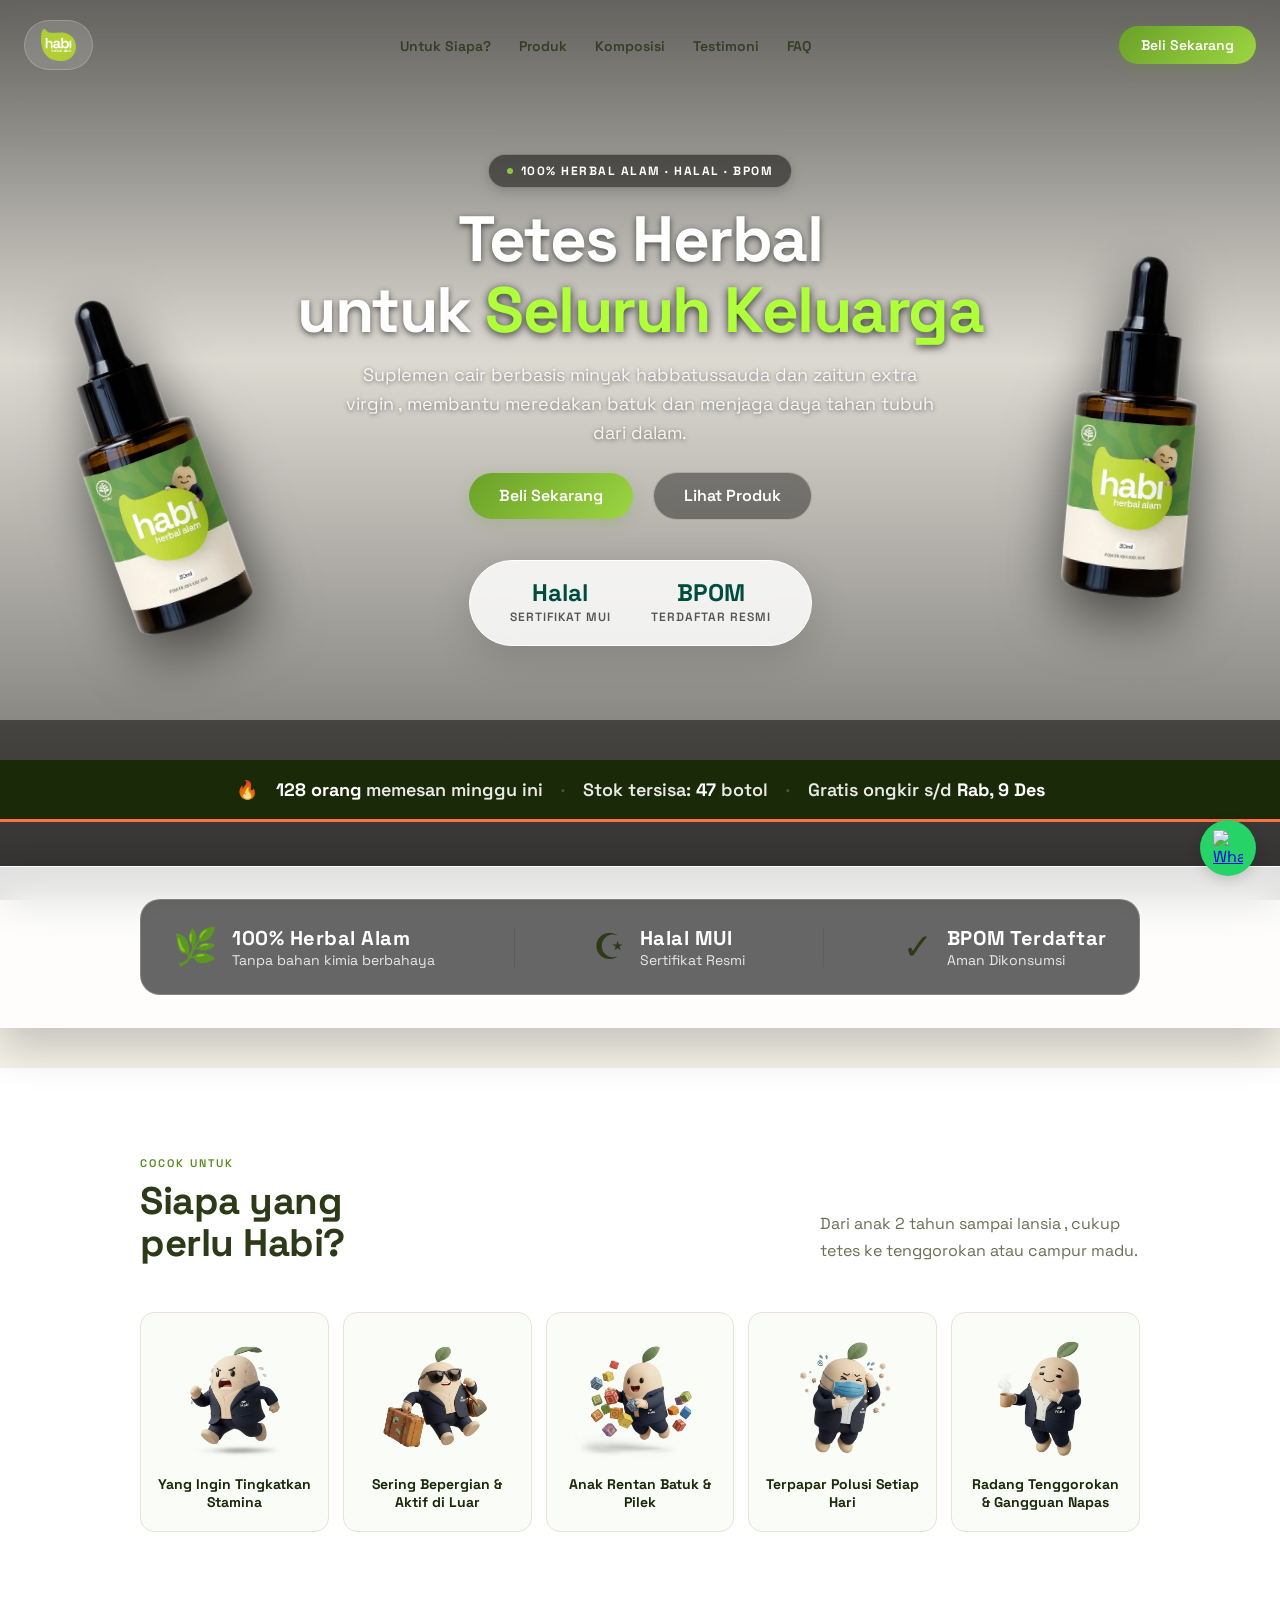
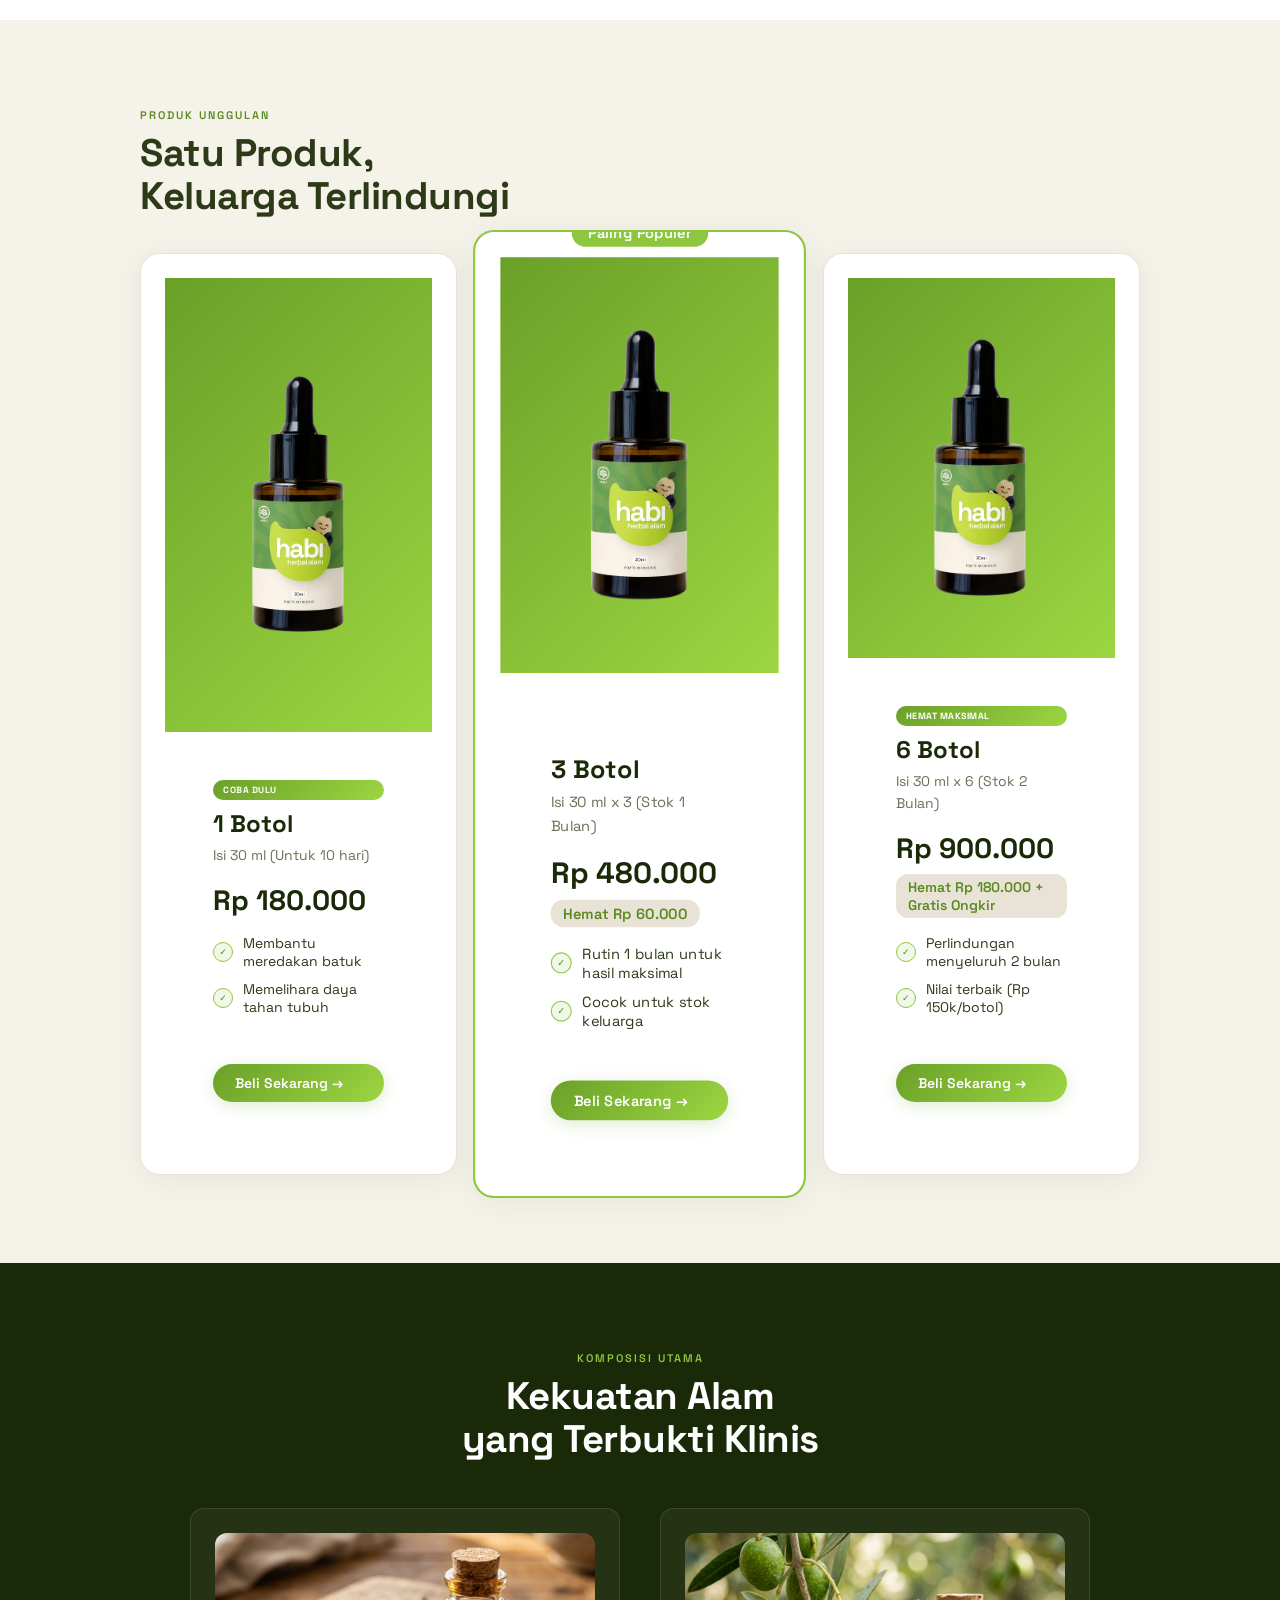
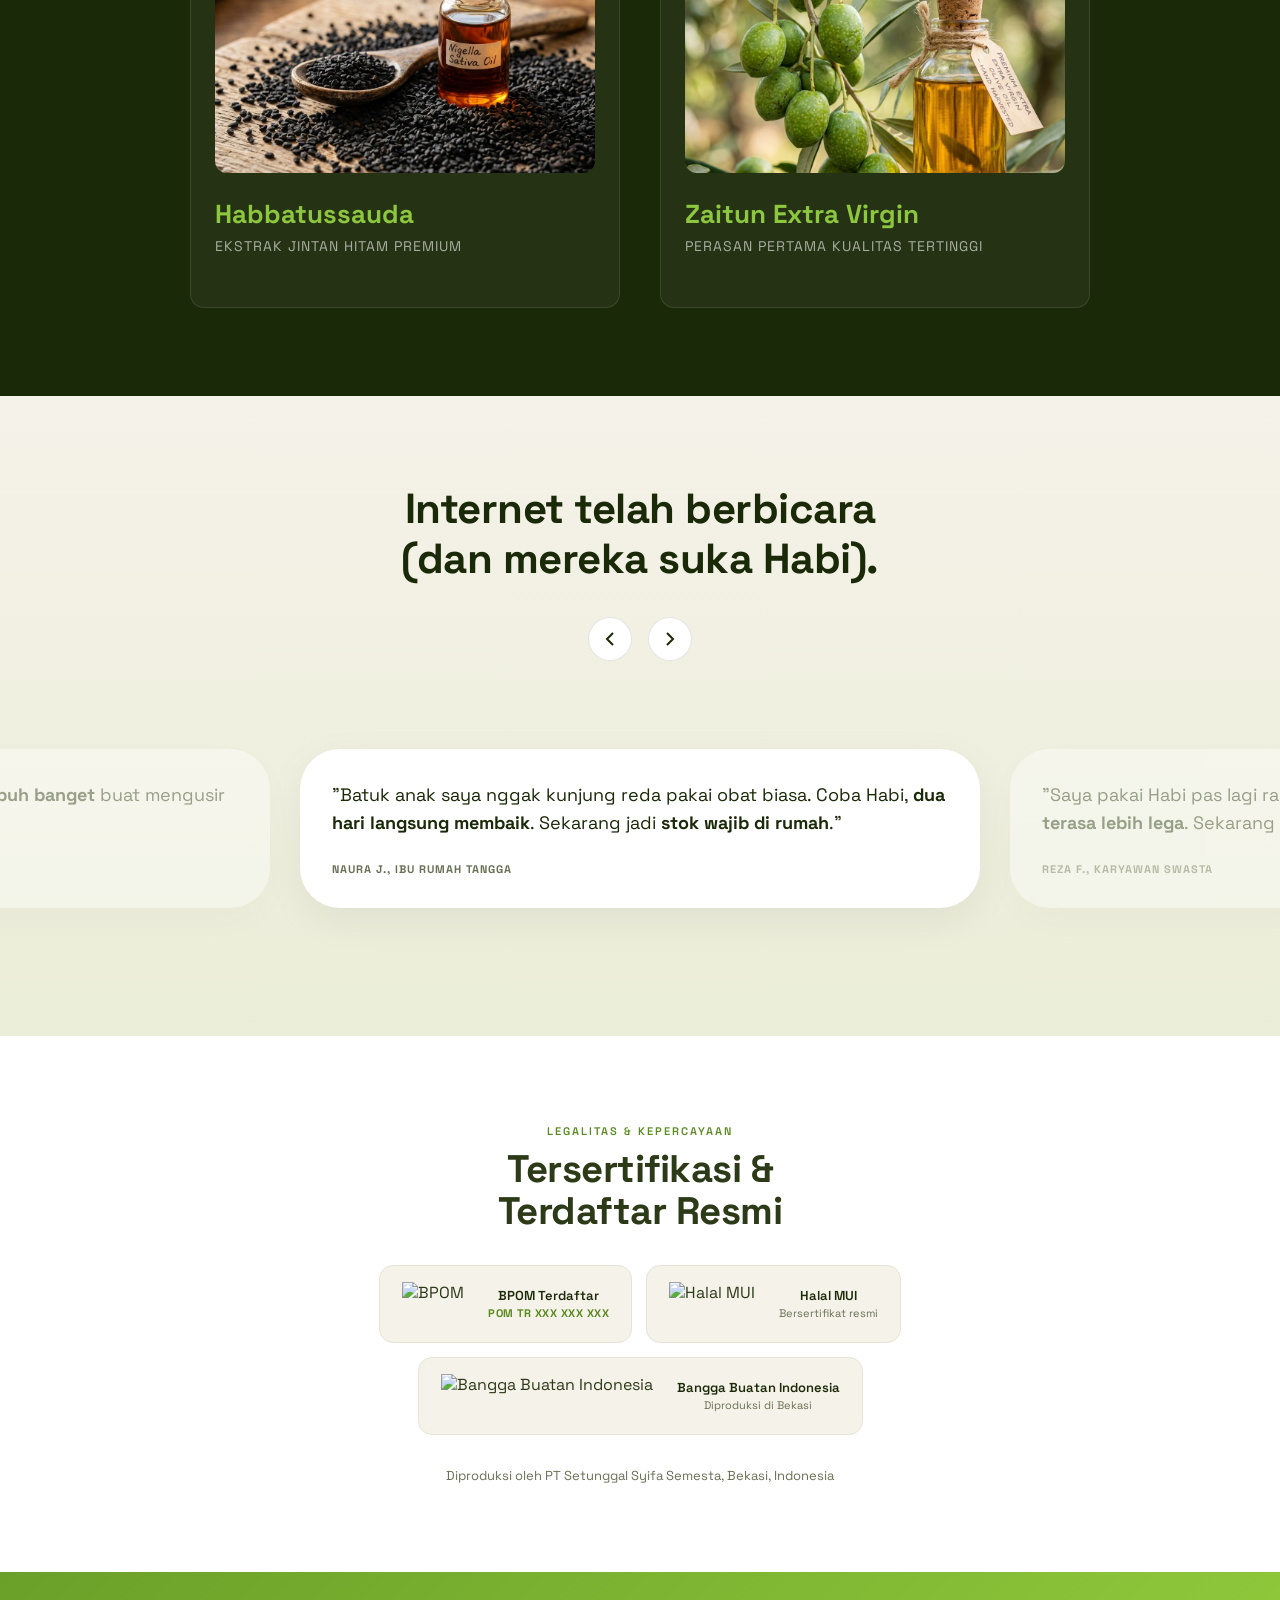
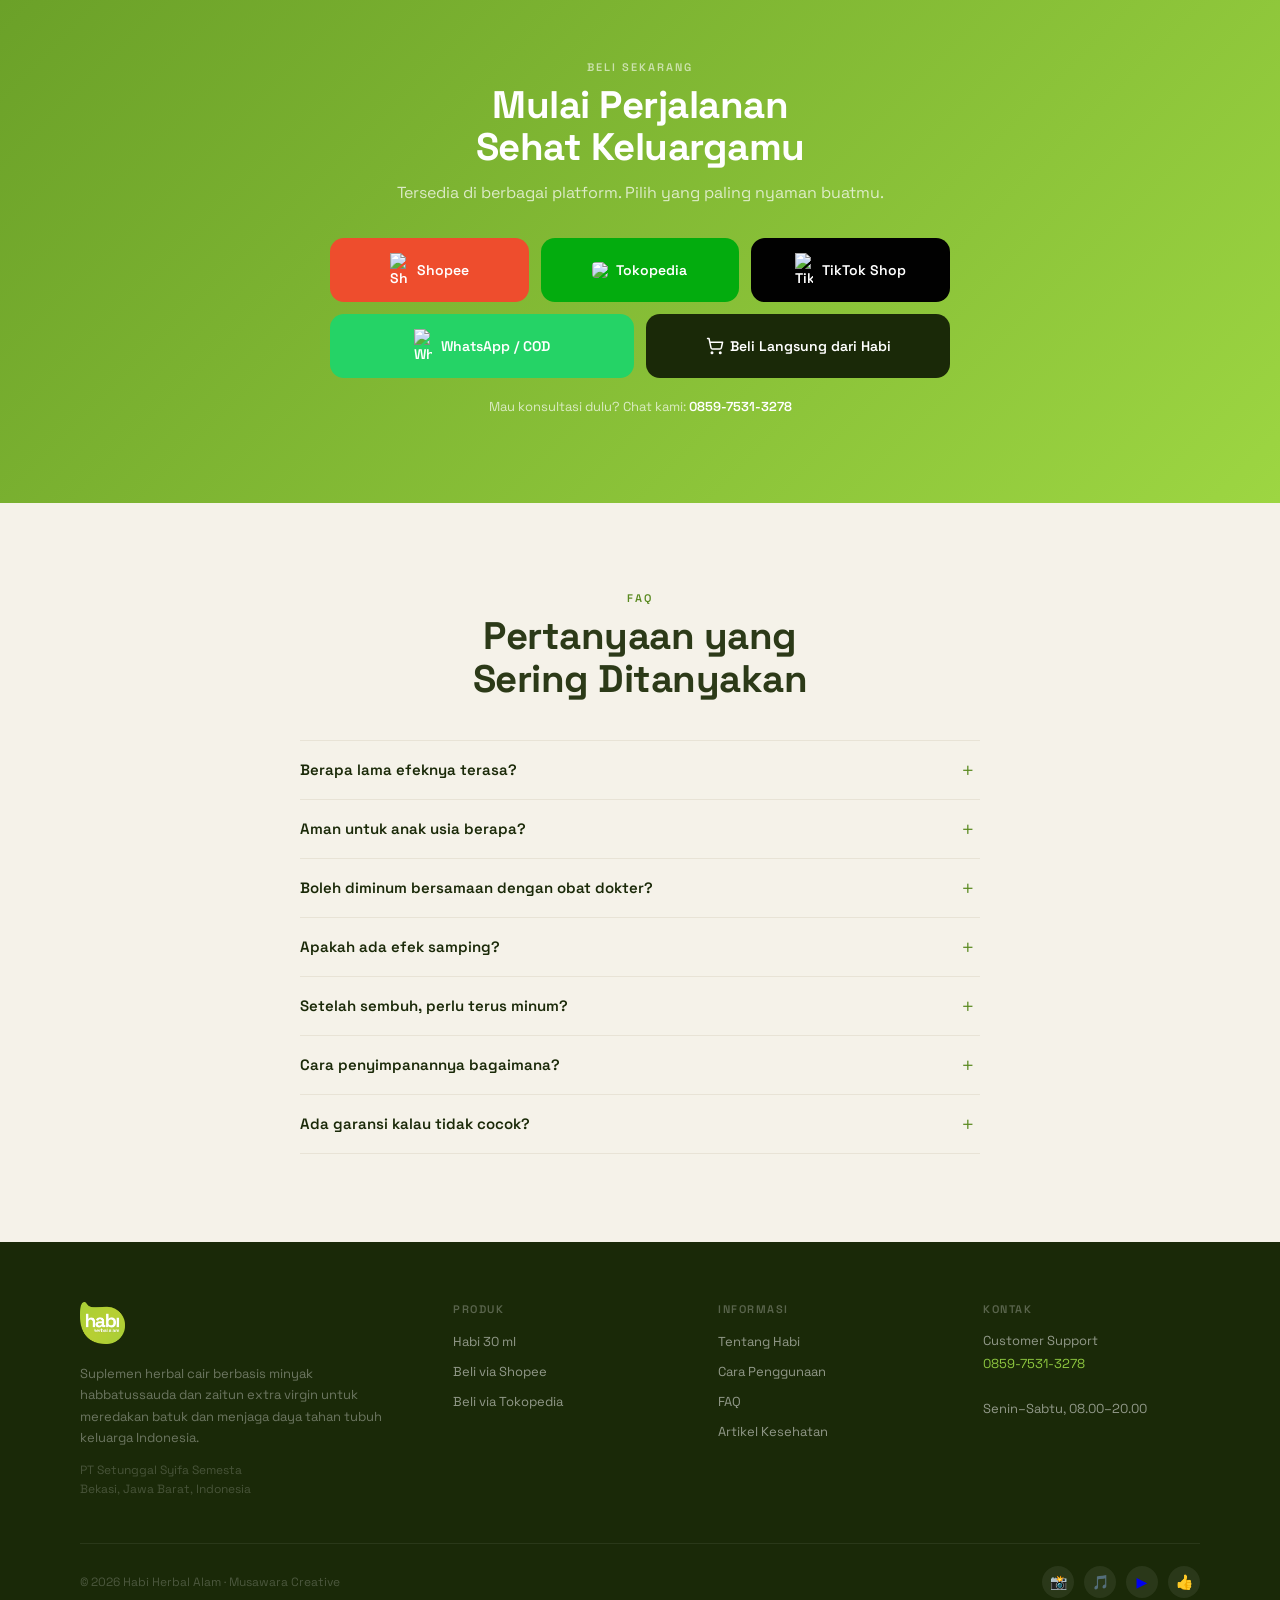
==== commit 956fa5e0: "Fix malformed HTML in hero and trust sections" ====
--- a/home/index.html
+++ b/home/index.html
@@ -114,7 +114,7 @@
         <a href="#buy" class="btn btn-lg lime">Beli Sekarang</a>
         <a href="#product" class="btn btn-lg outline" style="background:rgba(0,0,0,0.4);border-color:rgba(255,255,255,0.4);color:#fff;backdrop-filter:blur(8px);-webkit-backdrop-filter:blur(8px);">Lihat Produk</a>
       </div>
-      </div>
+      <div class="hero-stats">
         <div><div class="sn">Halal</div><div class="sl">Sertifikat MUI</div></div>
         <div><div class="sn">BPOM</div><div class="sl">Terdaftar Resmi</div></div>
       </div>
@@ -131,17 +131,32 @@
 
 <!-- URGENCY & TRUST PARALLAX -->
 <section id="trust-parallax">
-<div id="trust">
-    <div class="tr glass-card">
-      <div class="ti"><span class="ti-ico">🌿</span><div><div class="ti-h">100% Herbal Alam</div><div class="ti-s">Tanpa bahan kimia berbahaya</div></div>
-<div id="urg">
+  <div id="urg">
     <div class="urg">
       <span class="urg-fire">🔥</span>
       <span><strong>128 orang</strong> memesan minggu ini</span>
-      <strong class="u-promo" id="promoEnd">&nbsp;</strong> <span class="u-dot">·</span>
+      <span class="u-dot">·</span>
       <span>Stok tersisa: <strong class="u-stock" id="stockNum">47</strong> botol</span>
-      <strong class="u-promo" id="promoEnd">&nbsp;</strong> <span class="u-dot">·</span>
-      <span>Gratis ongkir s/d </span>
+      <span class="u-dot">·</span>
+      <span>Gratis ongkir s/d <strong class="u-promo" id="promoEnd">&nbsp;</strong></span>
+    </div>
+  </div>
+  <div id="trust" style="margin-top: 24px;">
+    <div class="tr glass-card" style="padding: 24px 32px; max-width: 1000px; margin: 0 auto; background: rgba(0,0,0,0.6); border-radius: 20px; backdrop-filter: blur(10px); border: 1px solid rgba(255,255,255,0.2);">
+      <div class="ti">
+        <span class="ti-ico">🌿</span>
+        <div><div class="ti-h">100% Herbal Alam</div><div class="ti-s">Tanpa bahan kimia berbahaya</div></div>
+      </div>
+      <div class="ti-div"></div>
+      <div class="ti">
+        <span class="ti-ico">☪</span>
+        <div><div class="ti-h">Halal MUI</div><div class="ti-s">Sertifikat Resmi</div></div>
+      </div>
+      <div class="ti-div"></div>
+      <div class="ti">
+        <span class="ti-ico">✓</span>
+        <div><div class="ti-h">BPOM Terdaftar</div><div class="ti-s">Aman Dikonsumsi</div></div>
+      </div>
     </div>
   </div>
 </section>
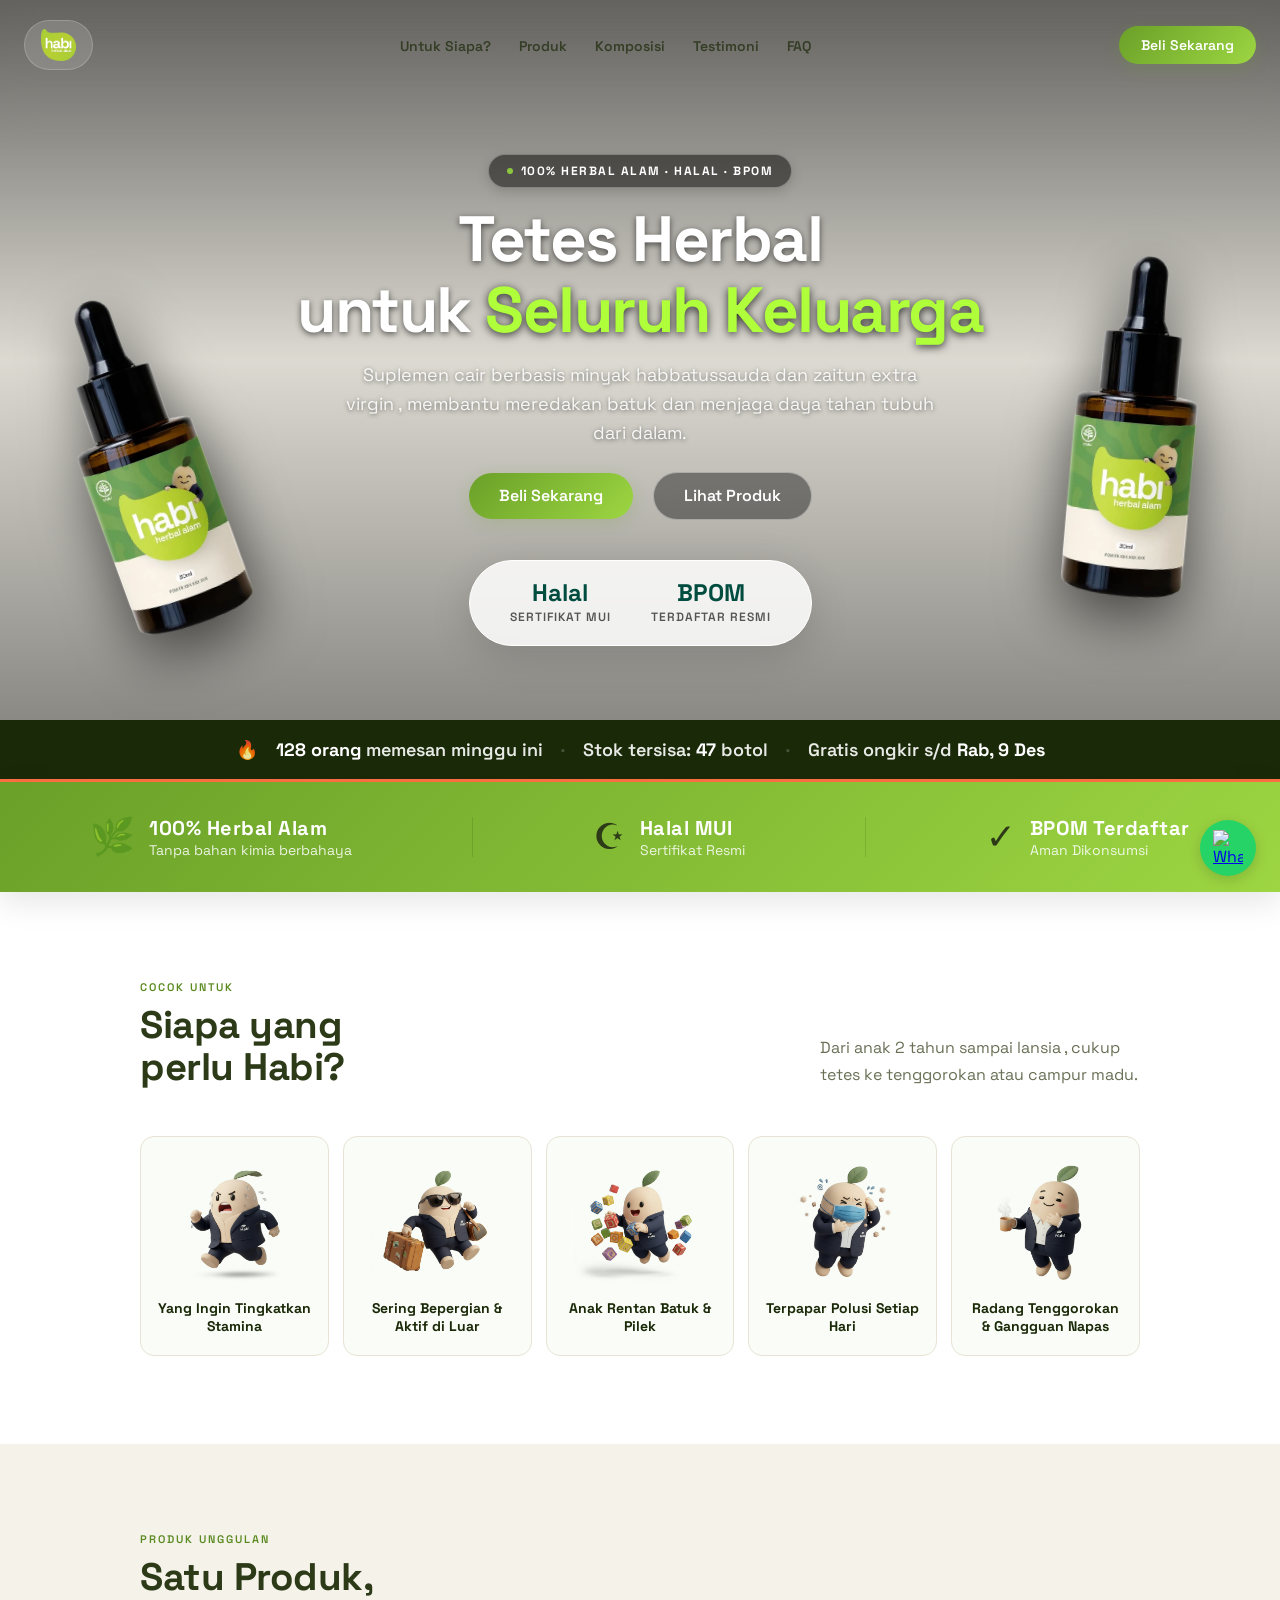
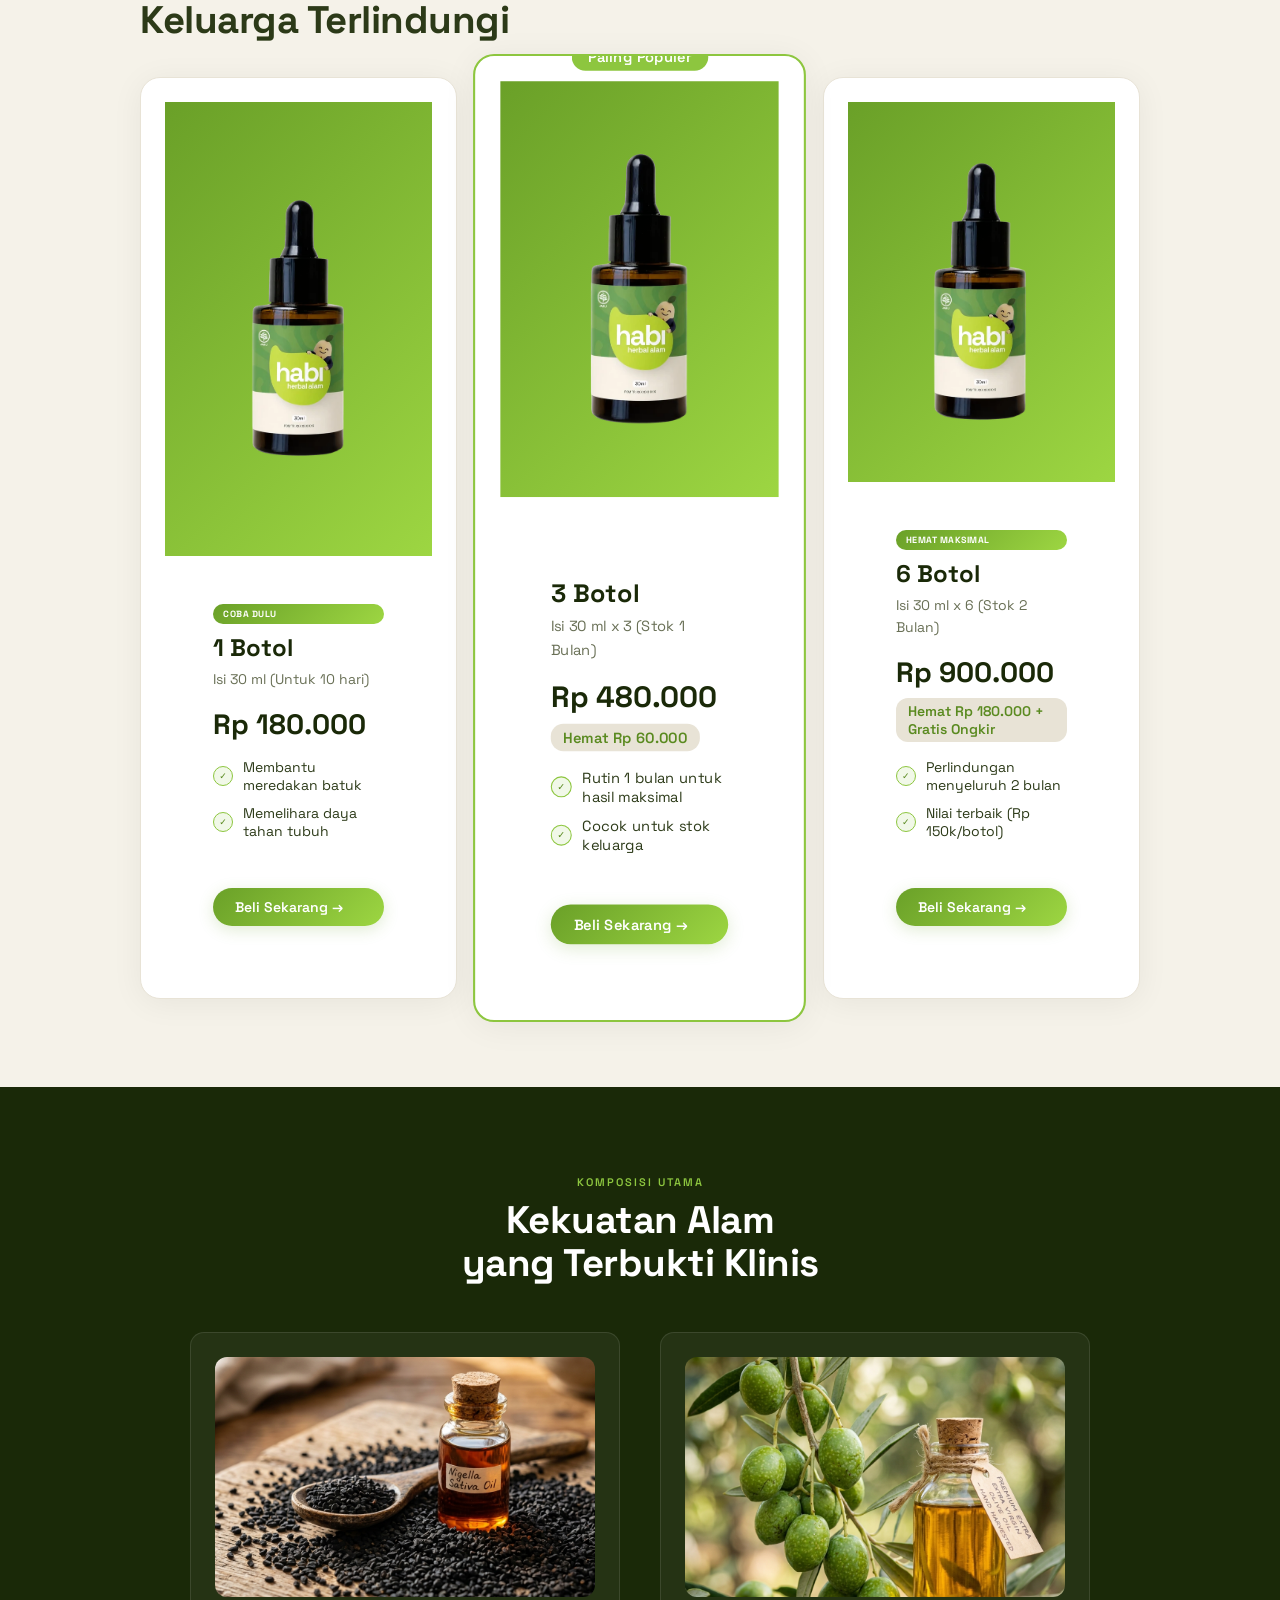
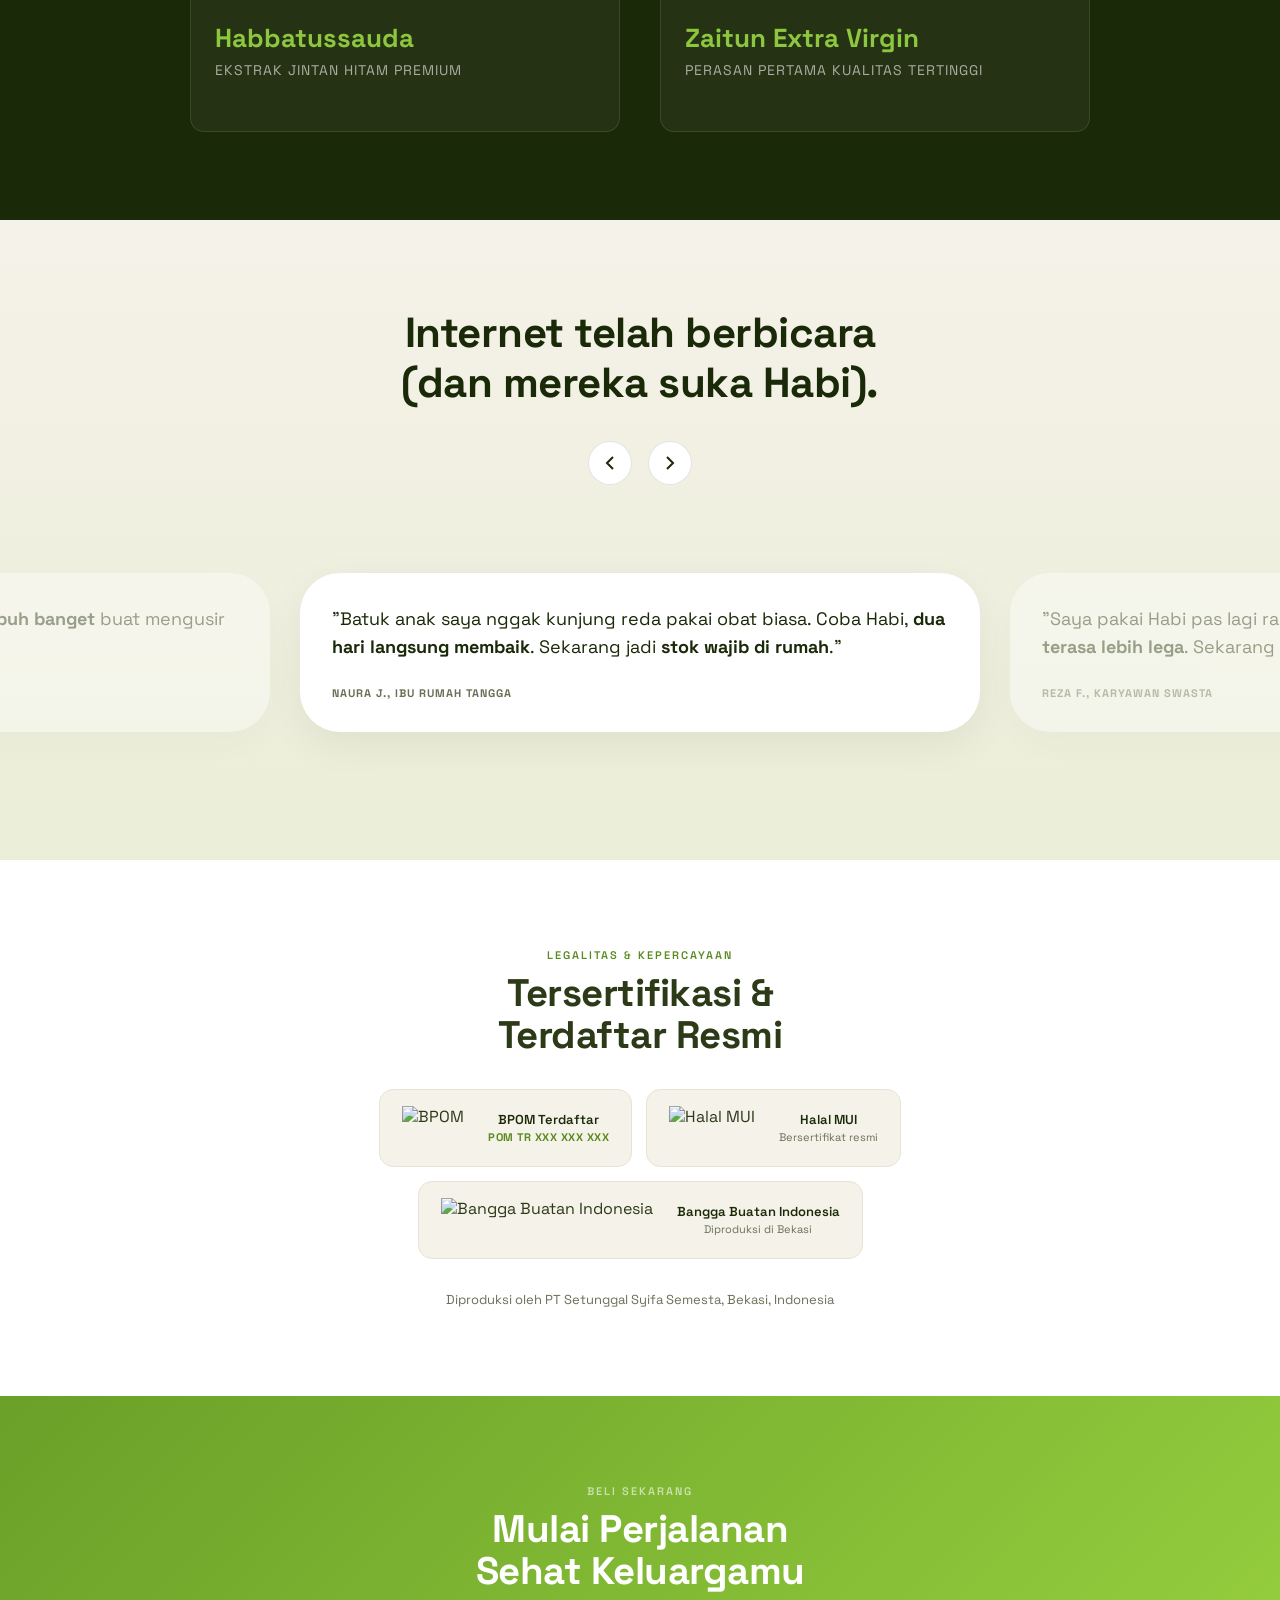
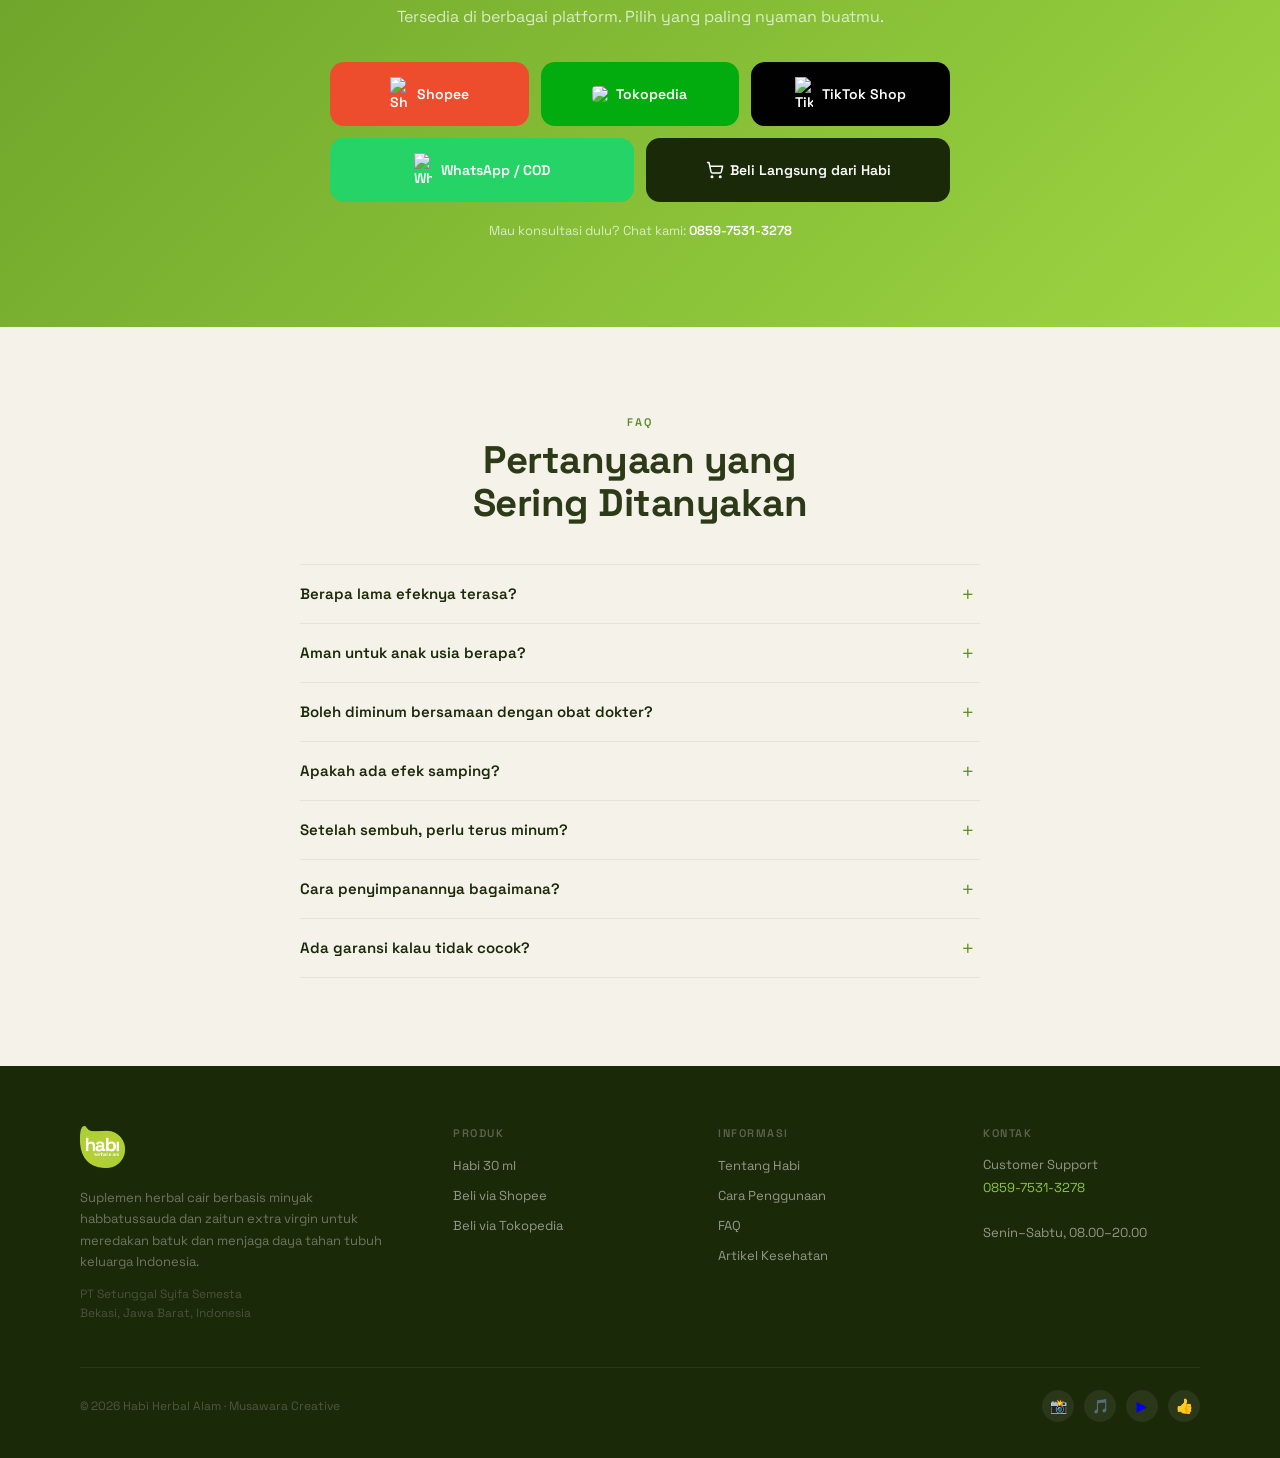
==== commit f020f6a6: "Fix trust layout rendering by removing conflicting CSS" ====
--- a/home/index.html
+++ b/home/index.html
@@ -129,37 +129,34 @@
   </div>
 </section>
 
-<!-- URGENCY & TRUST PARALLAX -->
-<section id="trust-parallax">
-  <div id="urg">
-    <div class="urg">
-      <span class="urg-fire">🔥</span>
-      <span><strong>128 orang</strong> memesan minggu ini</span>
-      <span class="u-dot">·</span>
-      <span>Stok tersisa: <strong class="u-stock" id="stockNum">47</strong> botol</span>
-      <span class="u-dot">·</span>
-      <span>Gratis ongkir s/d <strong class="u-promo" id="promoEnd">&nbsp;</strong></span>
-    </div>
-  </div>
-  <div id="trust" style="margin-top: 24px;">
-    <div class="tr glass-card" style="padding: 24px 32px; max-width: 1000px; margin: 0 auto; background: rgba(0,0,0,0.6); border-radius: 20px; backdrop-filter: blur(10px); border: 1px solid rgba(255,255,255,0.2);">
-      <div class="ti">
-        <span class="ti-ico">🌿</span>
-        <div><div class="ti-h">100% Herbal Alam</div><div class="ti-s">Tanpa bahan kimia berbahaya</div></div>
-      </div>
-      <div class="ti-div"></div>
-      <div class="ti">
-        <span class="ti-ico">☪</span>
-        <div><div class="ti-h">Halal MUI</div><div class="ti-s">Sertifikat Resmi</div></div>
-      </div>
-      <div class="ti-div"></div>
-      <div class="ti">
-        <span class="ti-ico">✓</span>
-        <div><div class="ti-h">BPOM Terdaftar</div><div class="ti-s">Aman Dikonsumsi</div></div>
-      </div>
-    </div>
-  </div>
-</section>
+<div id="urg">
+  <div class="urg">
+    <span class="urg-fire">🔥</span>
+    <span><strong>128 orang</strong> memesan minggu ini</span>
+    <span class="u-dot">·</span>
+    <span>Stok tersisa: <strong class="u-stock" id="stockNum">47</strong> botol</span>
+    <span class="u-dot">·</span>
+    <span>Gratis ongkir s/d <strong class="u-promo" id="promoEnd">&nbsp;</strong></span>
+  </div>
+</div>
+<div id="trust">
+  <div class="tr">
+    <div class="ti">
+      <span class="ti-ico">🌿</span>
+      <div><div class="ti-h">100% Herbal Alam</div><div class="ti-s">Tanpa bahan kimia berbahaya</div></div>
+    </div>
+    <div class="ti-div"></div>
+    <div class="ti">
+      <span class="ti-ico">☪</span>
+      <div><div class="ti-h">Halal MUI</div><div class="ti-s">Sertifikat Resmi</div></div>
+    </div>
+    <div class="ti-div"></div>
+    <div class="ti">
+      <span class="ti-ico">✓</span>
+      <div><div class="ti-h">BPOM Terdaftar</div><div class="ti-s">Aman Dikonsumsi</div></div>
+    </div>
+  </div>
+</div>
 
 <!-- FOR WHO -->
 <section id="for-who" class="s">
--- a/home/css/styles.css
+++ b/home/css/styles.css
@@ -510,43 +510,6 @@
   .hamburger { display: flex; }
 }
 
-#trust-parallax {
-  background: linear-gradient(to bottom, rgba(0,0,0,0.4), rgba(0,0,0,0.8)), url('../images/hero_nature_bg.png') center/cover no-repeat;
-  background-attachment: fixed;
-  padding: 40px 0;
-  display: flex;
-  flex-direction: column;
-  gap: 20px;
-}
-#trust {
-  width: 100%;
-  background: rgba(255,255,255,0.85);
-  backdrop-filter: blur(20px);
-  -webkit-backdrop-filter: blur(20px);
-  border-top: 1px solid rgba(255,255,255,1);
-  border-bottom: 1px solid rgba(255,255,255,1);
-  padding: 32px 20px;
-  box-shadow: 0 20px 40px rgba(0,0,0,0.2);
-}
-.glass-card {
-  /* remove constraints since #trust handles the glass now */
-  background: transparent;
-  border: none;
-  box-shadow: none;
-  padding: 0;
-}
-@media (max-width: 900px) {
-  .tr.glass-card {
-    flex-direction: column;
-    align-items: flex-start;
-  }
-  .ti-div {
-    width: 100%;
-    height: 1px;
-    margin: 8px 0;
-  }
-}
-
 body.no-scroll { overflow: hidden !important; touch-action: none; }
 .nav-logo-bg {
   background: rgba(255,255,255,0.15);
--- a/home/css/styles.css
+++ b/home/css/styles.css
@@ -510,43 +510,6 @@
   .hamburger { display: flex; }
 }
 
-#trust-parallax {
-  background: linear-gradient(to bottom, rgba(0,0,0,0.4), rgba(0,0,0,0.8)), url('../images/hero_nature_bg.png') center/cover no-repeat;
-  background-attachment: fixed;
-  padding: 40px 0;
-  display: flex;
-  flex-direction: column;
-  gap: 20px;
-}
-#trust {
-  width: 100%;
-  background: rgba(255,255,255,0.85);
-  backdrop-filter: blur(20px);
-  -webkit-backdrop-filter: blur(20px);
-  border-top: 1px solid rgba(255,255,255,1);
-  border-bottom: 1px solid rgba(255,255,255,1);
-  padding: 32px 20px;
-  box-shadow: 0 20px 40px rgba(0,0,0,0.2);
-}
-.glass-card {
-  /* remove constraints since #trust handles the glass now */
-  background: transparent;
-  border: none;
-  box-shadow: none;
-  padding: 0;
-}
-@media (max-width: 900px) {
-  .tr.glass-card {
-    flex-direction: column;
-    align-items: flex-start;
-  }
-  .ti-div {
-    width: 100%;
-    height: 1px;
-    margin: 8px 0;
-  }
-}
-
 body.no-scroll { overflow: hidden !important; touch-action: none; }
 .nav-logo-bg {
   background: rgba(255,255,255,0.15);
